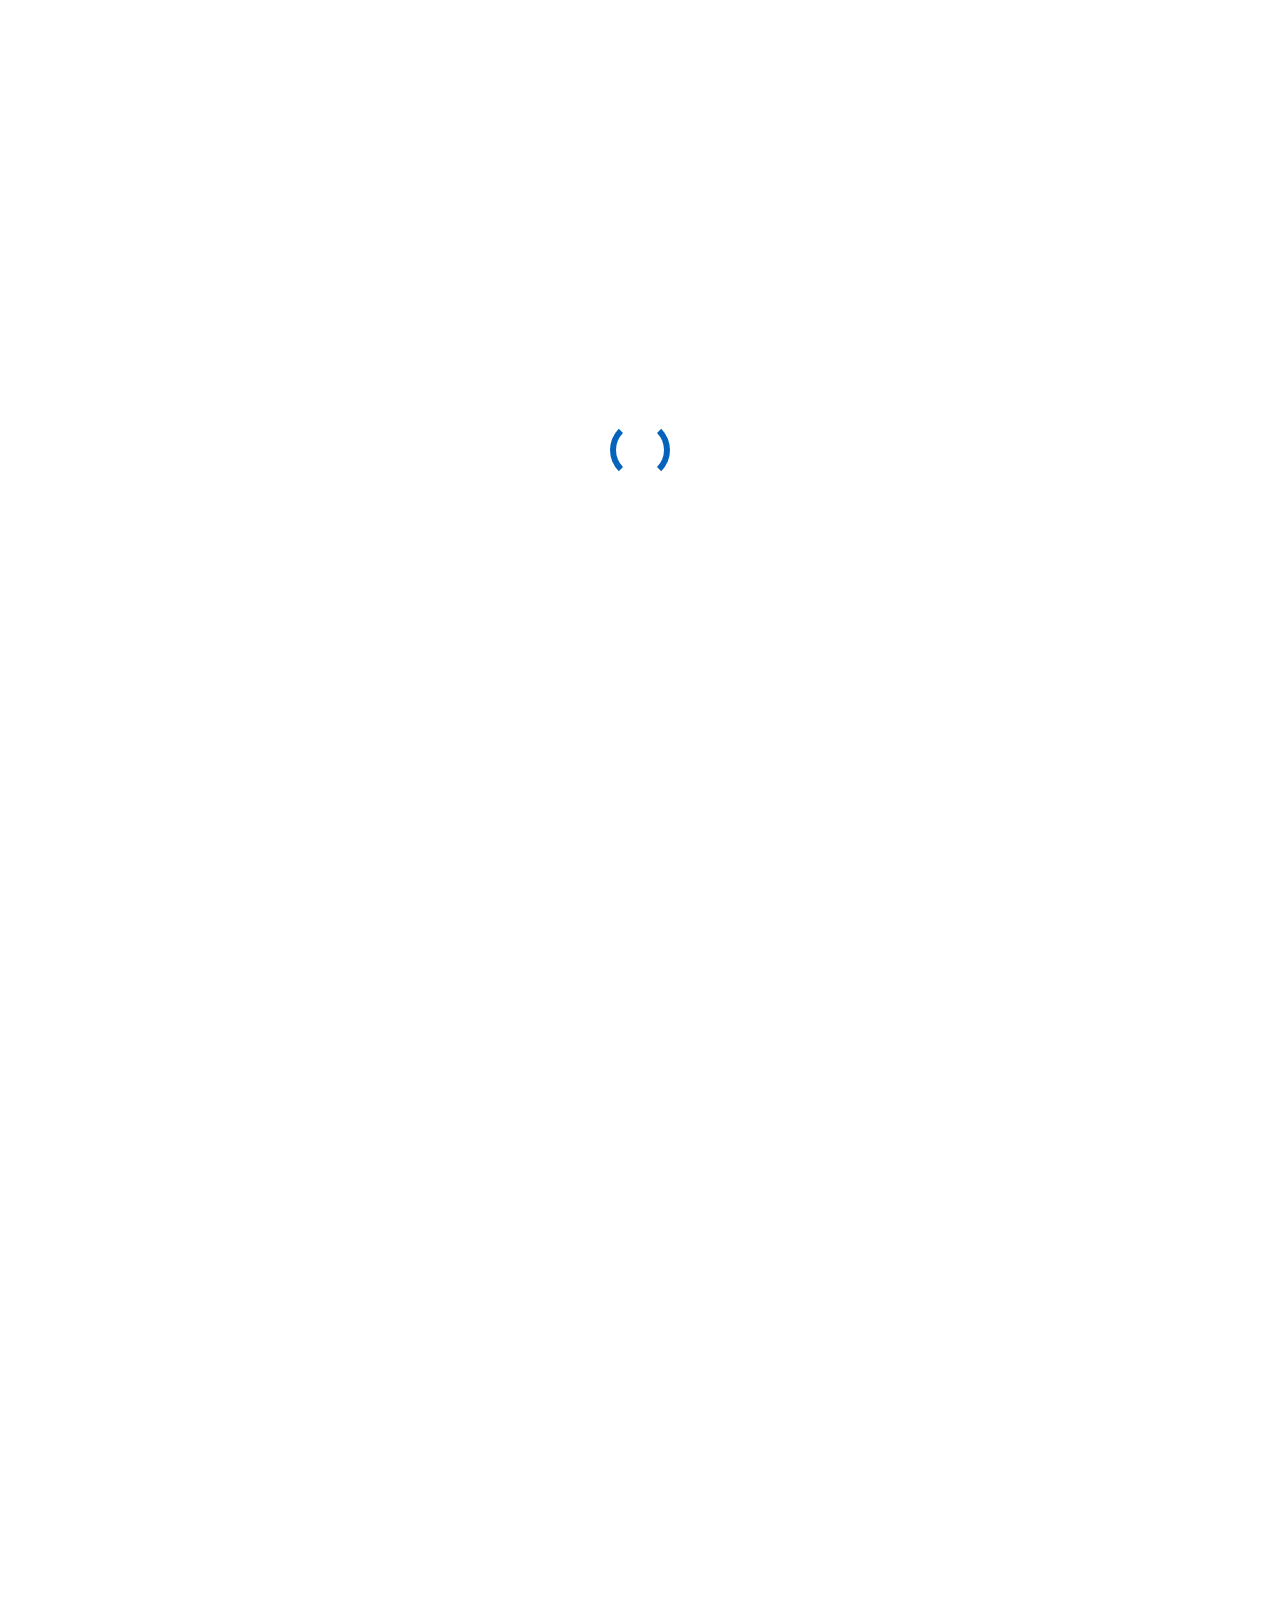
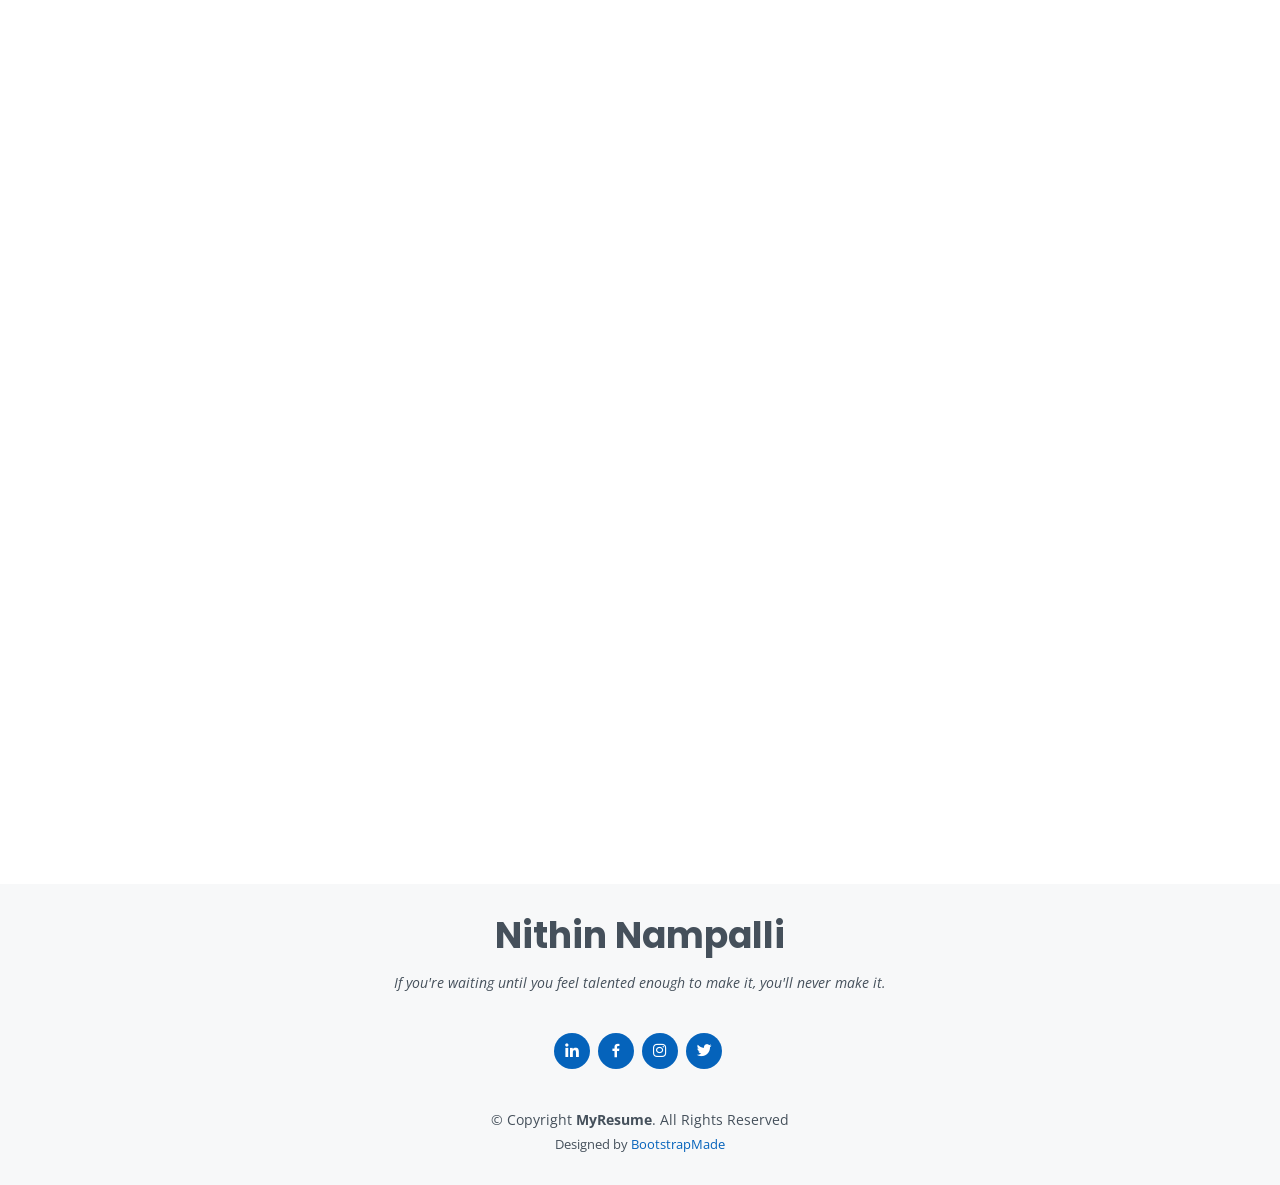
==== index.html @ ac508740 "Updated index.html to display new resume" ====
<!DOCTYPE html>
<html lang="en">

<head>
  <meta charset="utf-8">
  <meta content="width=device-width, initial-scale=1.0" name="viewport">

  <title>nithin-nampalli Portfolio</title>
  <meta content="" name="description">
  <meta content="" name="keywords">

  <!-- Favicons -->
  <link href="assets/img/portfolio.png" rel="icon">
  <link href="assets/img/apple-touch-icon.png" rel="apple-touch-icon">

  <!-- Google Fonts -->
  <link href="https://fonts.googleapis.com/css?family=Open+Sans:300,300i,400,400i,600,600i,700,700i|Raleway:300,300i,400,400i,500,500i,600,600i,700,700i|Poppins:300,300i,400,400i,500,500i,600,600i,700,700i" rel="stylesheet">

  <!-- Vendor CSS Files -->
  <link href="assets/vendor/aos/aos.css" rel="stylesheet">
  <link href="assets/vendor/bootstrap/css/bootstrap.min.css" rel="stylesheet">
  <link href="assets/vendor/bootstrap-icons/bootstrap-icons.css" rel="stylesheet">
  <link href="assets/vendor/boxicons/css/boxicons.min.css" rel="stylesheet">
  <link href="assets/vendor/glightbox/css/glightbox.min.css" rel="stylesheet">
  <link href="assets/vendor/swiper/swiper-bundle.min.css" rel="stylesheet">

  <!-- Template Main CSS File -->
  <link href="assets/css/style.css" rel="stylesheet">

  <!-- =======================================================
  * Template Name: MyResume - v4.7.0
  * Template URL: https://bootstrapmade.com/free-html-bootstrap-template-my-resume/
  * Author: BootstrapMade.com
  * License: https://bootstrapmade.com/license/
  ======================================================== -->
</head>

<body>

  <!-- ======= Mobile nav toggle button ======= -->
  <!-- <button type="button" class="mobile-nav-toggle d-xl-none"><i class="bi bi-list mobile-nav-toggle"></i></button> -->
  <i class="bi bi-list mobile-nav-toggle d-xl-none"></i>
  <!-- ======= Header ======= -->
  <header id="header" class="d-flex flex-column justify-content-center">

    <nav id="navbar" class="navbar nav-menu">
      <ul>
        <li><a href="#hero" class="nav-link scrollto active"><i class="bx bx-home"></i> <span>Home</span></a></li>
        <li><a href="#about" class="nav-link scrollto"><i class="bx bx-user"></i> <span>About</span></a></li>
        <li><a href="#resume" class="nav-link scrollto"><i class="bx bx-file-blank"></i> <span>Resume</span></a></li>
        <li><a href="#portfolio" class="nav-link scrollto"><i class="bx bx-book-content"></i> <span>Portfolio</span></a></li>
        <li><a href="#contact" class="nav-link scrollto"><i class="bx bx-envelope"></i> <span>Contact</span></a></li>
      </ul>
    </nav><!-- .nav-menu -->

  </header><!-- End Header -->

  <!-- ======= Hero Section ======= -->
  <section id="hero" class="d-flex flex-column justify-content-center">
    <div class="container" data-aos="zoom-in" data-aos-delay="100">
      <h1>Nithin Nampalli</h1>
      <p>I'm <span class="typed" data-typed-items="a Sr. Software Development Engineer in Test 😀"></span></p>
      <p><em> London, United Kingdom</em></p>
      <div class="social-links">
        <a href="https://www.linkedin.com/in/nithin-nampalli/" class="linkedin"><i class="bx bxl-linkedin"></i></a>
        <a href="https://www.facebook.com/nithin13n/" class="facebook"><i class="bx bxl-facebook"></i></a>
        <a href="https://www.instagram.com/venkynithin/?hl=en" class="instagram"><i class="bx bxl-instagram"></i></a>
        <a href="#" class="twitter"><i class="bx bxl-twitter"></i></a>
        <a href="mailto:nithin.nampalli@gmail.com" class="email"><i class="bi bi-envelope"></i></a>
        <!-- <a href="#" class="google-plus"><i class="bx bxl-skype"></i></a> -->
      </div>
    </div>
  </section><!-- End Hero -->

  <main id="main">

    <!-- ======= About Section ======= -->
    <section id="about" class="about">
      <div class="container" data-aos="fade-up">

        <div class="section-title">
          <h2>About</h2>
          <p>I am a highly competent IT professional with expertise in designing and developing automation frameworks, developing and maintaining API/microservices applications, and managing CI/CD environments. I have strong technical skills as well as excellent interpersonal skills, enabling me to interact with a wide range of clients. I am eager to be challenged in order to grow and further improve my IT skills. My greatest passion is in life is using my technical know-how to benefit other people and organisations.</p>
        </div>

        <div class="row">
          <div class="col-lg-4">
            <img src="assets/img/profile-img.jpg" class="img-fluid" alt="">
          </div>
          <div class="col-lg-8 pt-4 pt-lg-0 content">
            <h3>Sr. Software Development Engineer in Test &amp; API Developer.</h3>
            <p class="fst-italic">
              A few details about me.
            </p>
            <div class="row">
              <div class="col-lg-6">
                <ul>
                  <li><i class="bi bi-chevron-right"></i> <strong>Birthday:</strong> <span>13th July 1992</span></li>
                  <li><i class="bi bi-chevron-right"></i> <strong>Full Name:</strong> <span>Venkat Sai Nithin Nampalli</span></li>
                  <li><i class="bi bi-chevron-right"></i> <strong>Phone:</strong> <span>+44-07466908790</span></li>
                  <li><i class="bi bi-chevron-right"></i> <strong>City:</strong> <span>London, UK</span></li>
                  <li><i class="bi bi-chevron-right"></i> <strong>Visa Status:</strong> <span><p>Skilled Worker Permit</p></span></li>
                </ul>
              </div>
              <div class="col-lg-6">
                <ul>
                  <li><i class="bi bi-chevron-right"></i> <strong>Current Employer:</strong> <span>Cognizant UK&I</span></li>
                  <li><i class="bi bi-chevron-right"></i> <strong>Degree:</strong> <span>Bachelors of Technology</span></li>
                  <li><i class="bi bi-chevron-right"></i> <strong>Email:</strong> <span><a href="#">nithin.nampalli@gmail.com</a></span></li>
                  <li><i class="bi bi-chevron-right"></i> <strong>Citizenship:</strong> <span>Indian</span></li>
                  <li><i class="bi bi-chevron-right"></i> <strong>Freelance:</strong> <span>Available</span></li>
                </ul>
              </div>
        </div>

      </div>
    </section><!-- End About Section -->

    <!-- ======= Facts Section ======= -->
    <section id="facts" class="facts">
      <div class="container" data-aos="fade-up">

        <div class="section-title">
          <h2>Facts</h2>
          <p></p>
        </div>

        <div class="row">
          
          
          <div class="col-lg-3 col-md-6 mt-5 mt-lg-0">
            <div class="count-box">
              <i class="bi bi-arrow-up-short"></i>
              <span data-purecounter-start="0" data-purecounter-end="8" data-purecounter-duration="1" class="purecounter"></span>
              <p>Years Of Experience</p>
            </div>
          </div>

          <div class="col-lg-3 col-md-6">
            <div class="count-box">
              <i class="bi bi-emoji-smile"></i>
              <span data-purecounter-start="0" data-purecounter-end="8" data-purecounter-duration="1" class="purecounter"></span>
              <p>Associated Clients</p>
            </div>
          </div>

          <div class="col-lg-3 col-md-6 mt-5 mt-md-0">
            <div class="count-box">
              <i class="bi bi-journal-richtext"></i>
              <span data-purecounter-start="0" data-purecounter-end="11" data-purecounter-duration="1" class="purecounter"></span>
              <p>Projects</p>
            </div>
          </div>

          <div class="col-lg-3 col-md-6 mt-5 mt-lg-0">
            <div class="count-box">
              <i class="bi bi-award"></i>
              <span data-purecounter-start="0" data-purecounter-end="6" data-purecounter-duration="1" class="purecounter">+</span>
              <p>Awards</p>
            </div>
          </div>

        </div>

      </div>
    </section><!-- End Facts Section -->

    <!-- ======= Skills Section ======= -->
    <section id="skills" class="skills section-bg">
      <div class="container" data-aos="fade-up">

        <div class="section-title">
          <h2>Skills</h2>
          <p>I am a tech savvy and thrive to learn new skills. I learn to grow and I grow to learn, after all Nobody born a developer. </p>
        </div>

        <div class="row skills-content">

          <div class="col-lg-3">

            <div class="progress">
              <span class="skill">Java <i class="val">80%</i></span>
              <div class="progress-bar-wrap">
                <div class="progress-bar" role="progressbar" aria-valuenow="80" aria-valuemin="0" aria-valuemax="100"></div>
              </div>
            </div>

            <div class="progress">
              <span class="skill">C# <i class="val">70%</i></span>
              <div class="progress-bar-wrap">
                <div class="progress-bar" role="progressbar" aria-valuenow="70" aria-valuemin="0" aria-valuemax="100"></div>
              </div>
            </div>

            <div class="progress">
              <span class="skill">JavaScript <i class="val">70%</i></span>
              <div class="progress-bar-wrap">
                <div class="progress-bar" role="progressbar" aria-valuenow="70" aria-valuemin="0" aria-valuemax="100"></div>
              </div>
            </div>

            <div class="progress">
              <span class="skill">REST API <i class="val">70%</i></span>
              <div class="progress-bar-wrap">
                <div class="progress-bar" role="progressbar" aria-valuenow="70" aria-valuemin="0" aria-valuemax="100"></div>
              </div>
            </div>

            <div class="progress">
              <span class="skill"> Spring/SpringBoot <i class="val">60%</i></span>
              <div class="progress-bar-wrap">
                <div class="progress-bar" role="progressbar" aria-valuenow="60" aria-valuemin="0" aria-valuemax="100"></div>
              </div>
            </div>

            <div class="progress">
              <span class="skill"> Micronaut <i class="val">60%</i></span>
              <div class="progress-bar-wrap">
                <div class="progress-bar" role="progressbar" aria-valuenow="60" aria-valuemin="0" aria-valuemax="100"></div>
              </div>
            </div>

          </div>

          <div class="col-lg-3">

            <div class="progress">
              <span class="skill"> Selenium <i class="val">90%</i></span>
              <div class="progress-bar-wrap">
                <div class="progress-bar" role="progressbar" aria-valuenow="90" aria-valuemin="0" aria-valuemax="100"></div>
              </div>
            </div>

            <div class="progress">
              <span class="skill"> Cypress <i class="val">90%</i></span>
              <div class="progress-bar-wrap">
                <div class="progress-bar" role="progressbar" aria-valuenow="90" aria-valuemin="0" aria-valuemax="100"></div>
              </div>
            </div>

            <div class="progress">
              <span class="skill"> WebDriverIo <i class="val">75%</i></span>
              <div class="progress-bar-wrap">
                <div class="progress-bar" role="progressbar" aria-valuenow="75" aria-valuemin="0" aria-valuemax="100"></div>
              </div>
            </div>
            <div class="progress">
              <span class="skill"> BDD(Cucumber/SpecFlow) <i class="val">80%</i></span>
              <div class="progress-bar-wrap">
                <div class="progress-bar" role="progressbar" aria-valuenow="80" aria-valuemin="0" aria-valuemax="100"></div>
              </div>
            </div>

            <div class="progress">
              <span class="skill">SoapUI/Postman <i class="val">90%</i></span>
              <div class="progress-bar-wrap">
                <div class="progress-bar" role="progressbar" aria-valuenow="90" aria-valuemin="0" aria-valuemax="100"></div>
              </div>
            </div>

            <div class="progress">
              <span class="skill">TestNG <i class="val">75%</i></span>
              <div class="progress-bar-wrap">
                <div class="progress-bar" role="progressbar" aria-valuenow="75" aria-valuemin="0" aria-valuemax="100"></div>
              </div>
            </div>


          </div>

          <div class="col-lg-3">
            <div class="progress">
              <span class="skill"> Jenkins <i class="val">75%</i></span>
              <div class="progress-bar-wrap">
                <div class="progress-bar" role="progressbar" aria-valuenow="75" aria-valuemin="0" aria-valuemax="100"></div>
              </div>
            </div>

            <div class="progress">
              <span class="skill"> Azure DevOps <i class="val">60%</i></span>
              <div class="progress-bar-wrap">
                <div class="progress-bar" role="progressbar" aria-valuenow="60" aria-valuemin="0" aria-valuemax="100"></div>
              </div>
            </div>

            <div class="progress">
              <span class="skill"> BrowserStack/SauceLabs/Grid <i class="val">90%</i></span>
              <div class="progress-bar-wrap">
                <div class="progress-bar" role="progressbar" aria-valuenow="90" aria-valuemin="0" aria-valuemax="100"></div>
              </div>
            </div>
            
            <div class="progress">
              <span class="skill">JUnit <i class="val">75%</i></span>
              <div class="progress-bar-wrap">
                <div class="progress-bar" role="progressbar" aria-valuenow="75" aria-valuemin="0" aria-valuemax="100"></div>
              </div>
            </div>

            <div class="progress">
              <span class="skill"> MSTest/NUnit <i class="val">70%</i></span>
              <div class="progress-bar-wrap">
                <div class="progress-bar" role="progressbar" aria-valuenow="70" aria-valuemin="0" aria-valuemax="100"></div>
              </div>
            </div>

            <div class="progress">
              <span class="skill"> Database(SQL/MongoDB/PostgreSQL) <i class="val">70%</i></span>
              <div class="progress-bar-wrap">
                <div class="progress-bar" role="progressbar" aria-valuenow="70" aria-valuemin="0" aria-valuemax="100"></div>
              </div>
            </div>

          </div>

          <div class="col-lg-3">
            <div class="progress">
              <span class="skill"> GIT <i class="val">80%</i></span>
              <div class="progress-bar-wrap">
                <div class="progress-bar" role="progressbar" aria-valuenow="80" aria-valuemin="0" aria-valuemax="100"></div>
              </div>
            </div>

            <div class="progress">
              <span class="skill"> Maven/Gradle <i class="val">70%</i></span>
              <div class="progress-bar-wrap">
                <div class="progress-bar" role="progressbar" aria-valuenow="70" aria-valuemin="0" aria-valuemax="100"></div>
              </div>
            </div>

            <div class="progress">
              <span class="skill"> Docker/Docker Swarm <i class="val">70%</i></span>
              <div class="progress-bar-wrap">
                <div class="progress-bar" role="progressbar" aria-valuenow="70" aria-valuemin="0" aria-valuemax="100"></div>
              </div>
            </div>
            
            <div class="progress">
              <span class="skill">JSON/YAML<i class="val">80%</i></span>
              <div class="progress-bar-wrap">
                <div class="progress-bar" role="progressbar" aria-valuenow="80" aria-valuemin="0" aria-valuemax="100"></div>
              </div>
            </div>

            <div class="progress">
              <span class="skill"> Google Cloud <i class="val">60%</i></span>
              <div class="progress-bar-wrap">
                <div class="progress-bar" role="progressbar" aria-valuenow="60" aria-valuemin="0" aria-valuemax="100"></div>
              </div>
            </div>

            <div class="progress">
              <span class="skill"> Node.js <i class="val">60%</i></span>
              <div class="progress-bar-wrap">
                <div class="progress-bar" role="progressbar" aria-valuenow="60" aria-valuemin="0" aria-valuemax="100"></div>
              </div>
            </div>

          </div>
        </div>

      </div>
    </section><!-- End Skills Section -->

    <!-- ======= Resume Section ======= -->
    <section id="resume" class="resume">
      <div class="container" data-aos="fade-up">

        <div class="section-title">
          <h2>Resume</h2>
          <h3>Sr. Software Development Engineer in Test - SDET</h3>
        </div>

        <div class="row">
          <div class="col-lg-6">
            <h3 class="resume-title">Sumary</h3>
            <div class="resume-item pb-0">
              <h4>Nithin Nampalli</h4>
              <p><em>Over 8 Years of experience Working as a Senior Assosicate SDET in a Scrum team, defining the test strategy and leading the testing activities as well as developing API based applications to deploy in Cloud based production environments.</em></p>
              <ul>
                <li>Expertise in various automation tools like Selenium, Cypress, WebDriverIo, SoapUi, Postman, BDD, Karate, UFT/QTP, and WorkSoft Certify etc. </li>
                <li>Experience in developing and testing API based applications using Java/C#/Python/JavaScript and designed and developed multiple frameworks based on different applications.  </li>
                <li>Expertise in Agile methodology and Automation within Agile Sprints and contributed to Automation as a QE/SDET in a Scrum Team.  </li>
                <li>Configuring and maintaining DevOps practices and tools using Azure DevOps, Jenkins, and TeamCity and Docker Containers used as test execution environments.  </li>
                <li>Experience in BDD framework using Cucumber/SpecFlow and automated various applications.  </li>
                <li>Provisioning Cloud based environments, managing Pipelines in Jenkins and Azure DevOps Jobs and deploying applications successfully.  </li>
                <li>Worked on automating different applications like Web, Mobile, Windows and API based.  </li>
                <li>Liaising and working with diversified stakeholders in complex enterprise environments.  </li>
                <li>Experience in Containerized, Cloud based, headless and cross browser Developments and executions.  </li>
              </ul>
            </div>

            <h3 class="resume-title">Education</h3>
            <div class="resume-item">
              <h4>Executive MBA</h4>
              <h5>2019 - 2020</h5>
              <h5>VOU</h5>
              <p><em>Venkateshwara Open University, India</em></p>
              <p>Business Leadership</p>
            </div>
            <div class="resume-item">
              <h4>Bachelor of Technology</h4>
              <h5>2009 - 2013</h5>
              <h5>JNTU Hyderabad</h5>
              <p><em>Mahaveer Institute of Science &amp; Technology, Hyderabad, India</em></p>
              <p>Electronics and Communications Engineering</p>
            </div>
          </div>
          <div class="col-lg-6">
            <h3 class="resume-title">Professional Experience</h3>
            <div class="resume-item">
              <h4>Senior Associate</h4>
              <h5>Cognizant UKI</h5>
              <h5>November 2021 - Present</h5>
              <h5>London, United Kingdom </h5>
              <ul>
                <li>Working as a Senior Associate, designing and deriving test strategy of ASOS Payment systems</li>
                <li>Designing and implementing a framework from scratch and automated tests</li>
              </ul>
            </div>
            <div class="resume-item">
              <h4>Software Development Engineer in Test</h4>
              <h5>DocuSign(Seal Software)</h5>
              <h5>August - November, 2021</h5>
              <h5>Gothenburg, Sweden</h5>
              <ul>
                <li>Working as an SDET as part of SAAS Analytics team and a member of a Scrum team</li>
                <li>Designed and implemented a framework from scratch and automated tests in a microservices(Micronaut) oriented application</li>
                <li>Creating and maintaining CT Pipelines in Jenkins and deploying the test beds in a Docker environments using Docker Swarm or Kuberenets on GCP</li>
              </ul>
            </div>
            <div class="resume-item">
              <h4>SDET & TA </h4>
              <h5>Infosys Limited, Gothenburg Sweden</h5>
              <h5>May 2019 - August 2021</h5>
              <h5>Infosys Limited, Hyderabad India</h5>
              <h5>April 2018 - May 2019</h5>
              <p><em>Gothenburg, Sweden</em></p>
              <ul>
                <li>Working as an SDET as part of Scrum, Devloping and testing the User stories to deliver within the Sprint.</li>
                <li>Designed and implemented a framework from scratch and automated tests using various technologies</li>
                <li>Automating API based tests using SOAP UI and Executing and maintaining Regression suits with number of test cases and enhancing the execution performance.</li>
                <li>Creating and maintaining CT Pipelines for test automation and integrating them on Azure DevOps. </li>
                <li>Deploying automation scripts in various environments like Selenium Gird, Browser Stack, and Docker Containers. </li>
              </ul>
            </div>
            <div class="resume-item">
              <h4>Application Development Senior Analyst</h4>
              <h5>Accenture</h5>
              <h5>Jan 2014 - April 2018</h5>
              <h5>Bangalore and Hyderabad, India</h5>
              <ul>
                <li>Leading a team of 6 members and managing the deliverables within the Sprint.</li>
                <li>A core member of NexGen testing frameworks and contributed effectively to testing techniques.</li>
                <li>Part of an automation/Innovation team and worked on various teams of the projects and Working as a dedicated QE for an agile team, automating the User stories in Selenium (Java/C#) within the sprint and executing them from Jenkins.</li>
                <li>Implementing BDD framework based on the application and automating User stories in BDD framework using Selenium, and Designing/Developing automation scripts based on feature file/Scenario(s) which are written in Gherkin and executing the tests using Jenkins.</li>
                <li>Automated complicated applications like Siebel, Salesforce, SAP and microservices etc. </li>
              </ul>
            </div>
          </div>
        </div>
        <div class="section-title">
          <p>Please <a href="assets\resume\Resume_SinglePage.pdf">Click</a> here to download the resume.</p>
        </div>
      </div>
    </section><!-- End Resume Section -->

    <!-- ======= Portfolio Section ======= -->
    <section id="portfolio" class="portfolio section-bg">
      <div class="container" data-aos="fade-up">

        <div class="section-title">
          <h2>Portfolio</h2>
          <p>Few Well-known Associated Clients </p>
        </div>

        <div class="row">
          <div class="col-lg-12 d-flex justify-content-center" data-aos="fade-up" data-aos-delay="100">
            <ul id="portfolio-flters">
              <li data-filter="*" class="filter-active">All</li>
              <!-- <li data-filter=".filter-app">App</li> -->
              <!-- <li data-filter=".filter-card">Card</li> -->
              <!-- <li data-filter=".filter-web">Web</li> -->
            </ul>
          </div>
        </div>

        <div class="row portfolio-container" data-aos="fade-up" data-aos-delay="200">

          <div class="col-lg-3 col-md-6 portfolio-item filter-app">
            <div class="portfolio-wrap">
              <img src="assets/img/portfolio/portfolio-1.jpg" class="img-fluid" alt="">
              <div class="portfolio-info">
                <h4><a href="https://www.o2.co.uk/">O2 Telefonica</a></h4>
                <!-- <div class="portfolio-links">
                  <a href="assets/img/portfolio/portfolio-1.jpg" data-gallery="portfolioGallery" class="portfolio-lightbox" title="O2 Telefonica"><i class="bx bx-plus"></i></a>
                  <a href="https://www.o2.co.uk/" class="portfolio-details-lightbox" data-glightbox="type: external" title="Portfolio Details"><i class="bx bx-link"></i></a>
                </div> -->
              </div>
            </div>
          </div>

          <div class="col-lg-3 col-md-6 portfolio-item filter-web">
            <div class="portfolio-wrap">
              <img src="assets/img/portfolio/portfolio-2.jpg" class="img-fluid" alt="">
              <div class="portfolio-info">
                <h4><a href="https://www.volvocars.com/se">VolvoCars</a></h4>
                <!-- <div class="portfolio-links">
                  <a href="assets/img/portfolio/portfolio-2.jpg" data-gallery="portfolioGallery" class="portfolio-lightbox" title="VolvoCars"><i class="bx bx-plus"></i></a>
                  <a href="https://www.volvocars.com/se" class="portfolio-details-lightbox" data-glightbox="type: external" title="Portfolio Details"><i class="bx bx-link"></i></a>
                </div> -->
              </div>
            </div>
          </div>

          <div class="col-lg-3 col-md-6 portfolio-item filter-app">
            <div class="portfolio-wrap">
              <img src="assets/img/portfolio/portfolio-3.png" class="img-fluid" alt="">
              <div class="portfolio-info">
                <h4><a href="https://www.cignaglobal.com/"> Cigna</a></h4>
              </div>
            </div>
          </div>

          <div class="col-lg-3 col-md-6 portfolio-item filter-card">
            <div class="portfolio-wrap">
              <img src="assets/img/portfolio/portfolio-4.png" class="img-fluid" alt="">
              <div class="portfolio-info">
                <h4><a href="https://www.bmg.com/uk/">BMG</a></h4>
              </div>
            </div>
          </div>

          <div class="col-lg-3 col-md-6 portfolio-item filter-web">
            <div class="portfolio-wrap">
              <img src="assets/img/portfolio/portfolio-5.jpg" class="img-fluid" alt="">
              <div class="portfolio-info">
                <h4><a href="https://www.arrow.com/">Arrow Electronics</a></h4>
              </div>
            </div>
          </div>

          <div class="col-lg-3 col-md-6 portfolio-item filter-app">
            <div class="portfolio-wrap">
              <img src="assets/img/portfolio/portfolio-6.jpg" class="img-fluid" alt="">
              <div class="portfolio-info">
                <h4><a href="https://www.microsoft.com/en-gb">Microsoft</a></h4>
              </div>
            </div>
          </div>

          <div class="col-lg-3 col-md-6 portfolio-item filter-card">
            <div class="portfolio-wrap">
              <img src="assets/img/portfolio/portfolio-7.png" class="img-fluid" alt="">
              <div class="portfolio-info">
                <h4><a href="https://account.docusign.com/">DocuSign</a></h4>
              </div>
            </div>
          </div>

          <div class="col-lg-3 col-md-6 portfolio-item filter-card">
            <div class="portfolio-wrap">
              <img src="assets/img/portfolio/portfolio-8.png" class="img-fluid" alt="">
              <div class="portfolio-info">
                <h4><a href="https://www.asos.com/">ASOS</a></h4>
              </div>
            </div>
          </div>

          

        </div>

      </div>
    </section><!-- End Portfolio Section -->

    <!-- ======= Contact Section ======= -->
    <section id="contact" class="contact">
      <div class="container" data-aos="fade-up">

        <div class="section-title">
          <h2>Contact</h2>
        </div>

        <div class="row mt-3">

          <div class="col-lg-4">
            <div class="info">
              <div class="email">
                <i class="bi bi-geo-alt"></i>
                <h4>Location:</h4>
                <!-- <p> Flat 52, Cosmos Apts</p>
                <p> 349 High Road</p>
                <p> Wembley</p> -->
                <p> London, UK</p>
               <!--<p> HA9 6ET</p>   -->              
              </div>
            </div>
          </div>

          <div class="col-lg-4">
            <div class="info">
              <div class="email">
                <i class="bi bi-envelope"></i>
                <h4>Email:</h4>
                <p>nithin.nampalli@gmail.com</p>
              </div>
            </div>
          </div>

          <div class="col-lg-4">
            <div class="info">
              <div class="phone">
                <i class="bi bi-phone"></i>
                <h4>Call:</h4>
                <p>+44 - 7466 908 790</p>
              </div>
            </div>
          </div>


        </div>

      </div>
    </section><!-- End Contact Section -->

  </main><!-- End #main -->

  <!-- ======= Footer ======= -->
  <footer id="footer">
    <div class="container">
      <h3>Nithin Nampalli</h3>
      <p>If you're waiting until you feel talented enough to make it, you'll never make it.</p>
      <div style="float: center" class="social-links">
        <a href="https://www.linkedin.com/in/nithin-nampalli/" class="linkedin"><i class="bx bxl-linkedin"></i></a>
        <a href="https://www.facebook.com/nithin13n/" class="facebook"><i class="bx bxl-facebook"></i></a>
        <a href="https://www.instagram.com/venkynithin/?hl=en" class="instagram"><i class="bx bxl-instagram"></i></a>
        <a href="#" class="twitter"><i class="bx bxl-twitter"></i></a>
      </div>
      <!-- <div style="float: right" >
        <img src="assets/img/qr.png" width="100" alt="">
      </div> -->
      <div class="copyright">
        &copy; Copyright <strong><span>MyResume</span></strong>. All Rights Reserved
      </div>
      <div class="credits">
        <!-- All the links in the footer should remain intact. -->
        <!-- You can delete the links only if you purchased the pro version. -->
        <!-- Licensing information: [license-url] -->
        <!-- Purchase the pro version with working PHP/AJAX contact form: https://bootstrapmade.com/free-html-bootstrap-template-my-resume/ -->
       Designed by <a href="https://bootstrapmade.com/" >BootstrapMade</a>
      </div>
    </div>
  </footer><!-- End Footer -->

  <div id="preloader"></div>
  <a href="#" class="back-to-top d-flex align-items-center justify-content-center"><i class="bi bi-arrow-up-short"></i></a>

  <!-- Vendor JS Files -->
  <script src="assets/vendor/purecounter/purecounter.js"></script>
  <script src="assets/vendor/aos/aos.js"></script>
  <script src="assets/vendor/bootstrap/js/bootstrap.bundle.min.js"></script>
  <script src="assets/vendor/glightbox/js/glightbox.min.js"></script>
  <script src="assets/vendor/isotope-layout/isotope.pkgd.min.js"></script>
  <script src="assets/vendor/swiper/swiper-bundle.min.js"></script>
  <script src="assets/vendor/typed.js/typed.min.js"></script>
  <script src="assets/vendor/waypoints/noframework.waypoints.js"></script>
  <script src="assets/vendor/php-email-form/validate.js"></script>

  <!-- Template Main JS File -->
  <script src="assets/js/main.js"></script>

</body>

</html>
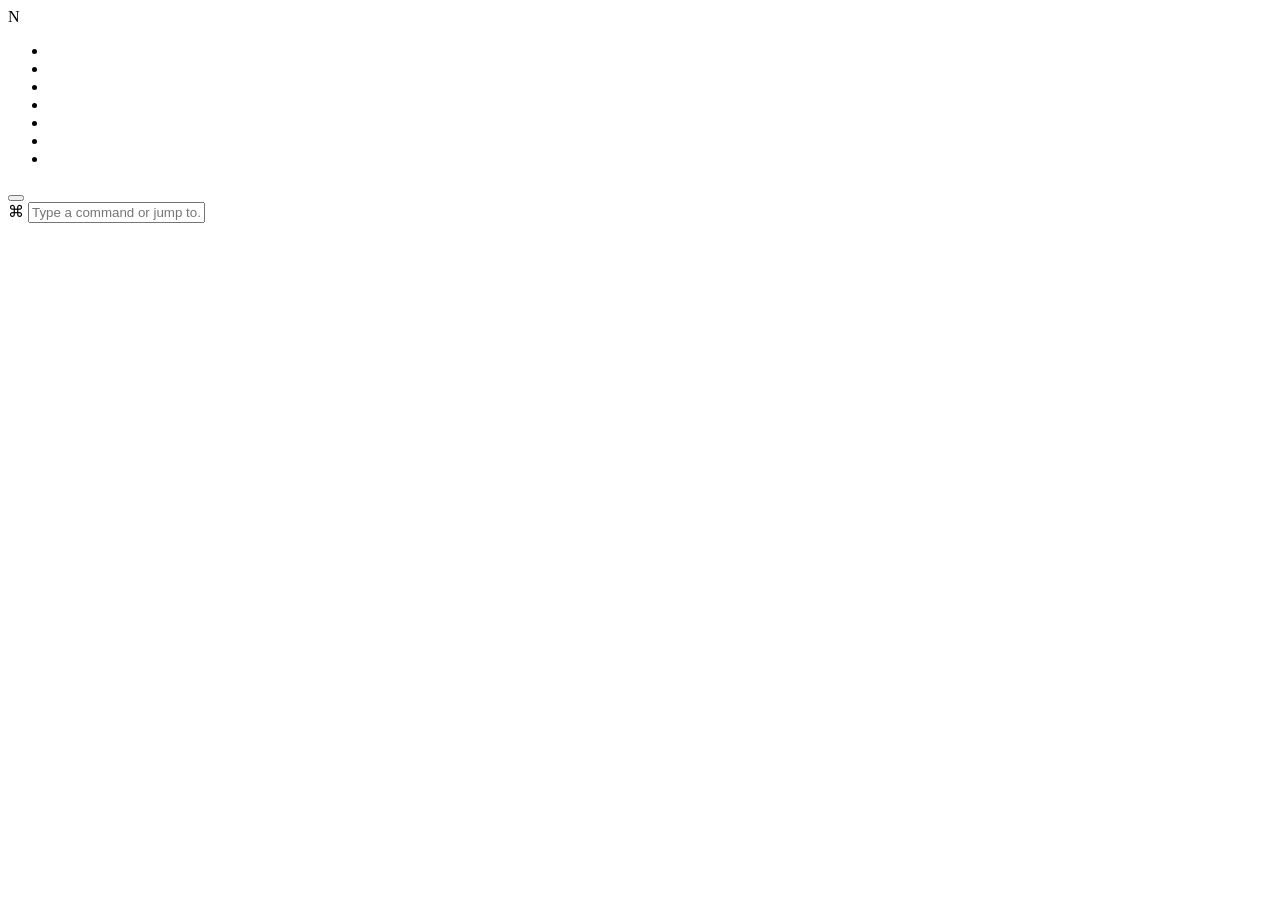
==== commit 01a7d460: "feat: scaffold new index.html with meta, fonts, nav structure" ====
--- a/index.html
+++ b/index.html
@@ -1,675 +1,76 @@
 <!DOCTYPE html>
 <html lang="en">
-
 <head>
   <meta charset="utf-8">
-  <meta content="width=device-width, initial-scale=1.0" name="viewport">
+  <meta name="viewport" content="width=device-width, initial-scale=1.0">
 
-  <title>nithin-nampalli Portfolio</title>
-  <meta content="" name="description">
-  <meta content="" name="keywords">
+  <!-- SEO -->
+  <title>Nithin Nampalli — Senior Software Engineer | Fintech | AWS | C#</title>
+  <meta name="description" content="Senior Software Engineer at Checkout.com. Specialising in Fintech platform engineering, AWS cloud-native systems, C#, React.js and AI integrations. Based in London, UK.">
+  <meta name="keywords" content="Senior Software Engineer, Fintech, AWS Lambda, ECS, DynamoDB, C#, React, API Gateway, DataDog, Policy Engine, Checkout.com, London">
 
-  <!-- Favicons -->
-  <link href="assets/img/portfolio.png" rel="icon">
-  <link href="assets/img/apple-touch-icon.png" rel="apple-touch-icon">
+  <!-- Open Graph -->
+  <meta property="og:type" content="website">
+  <meta property="og:title" content="Nithin Nampalli — Senior Software Engineer">
+  <meta property="og:description" content="Fintech platform engineer at Checkout.com. Policy engines, AI integrations, AWS Lambda, ECS, DynamoDB.">
+  <meta property="og:url" content="https://nithinnampalli.github.io">
 
-  <!-- Google Fonts -->
-  <link href="https://fonts.googleapis.com/css?family=Open+Sans:300,300i,400,400i,600,600i,700,700i|Raleway:300,300i,400,400i,500,500i,600,600i,700,700i|Poppins:300,300i,400,400i,500,500i,600,600i,700,700i" rel="stylesheet">
+  <!-- Fonts -->
+  <link rel="preconnect" href="https://fonts.googleapis.com">
+  <link rel="preconnect" href="https://fonts.gstatic.com" crossorigin>
+  <link href="https://fonts.googleapis.com/css2?family=Inter:wght@300;400;500;600;700&family=JetBrains+Mono:wght@400;500&display=swap" rel="stylesheet">
 
-  <!-- Vendor CSS Files -->
-  <link href="assets/vendor/aos/aos.css" rel="stylesheet">
-  <link href="assets/vendor/bootstrap/css/bootstrap.min.css" rel="stylesheet">
-  <link href="assets/vendor/bootstrap-icons/bootstrap-icons.css" rel="stylesheet">
-  <link href="assets/vendor/boxicons/css/boxicons.min.css" rel="stylesheet">
-  <link href="assets/vendor/glightbox/css/glightbox.min.css" rel="stylesheet">
-  <link href="assets/vendor/swiper/swiper-bundle.min.css" rel="stylesheet">
+  <!-- Favicon -->
+  <link rel="icon" href="assets/img/favicon.png">
 
-  <!-- Template Main CSS File -->
-  <link href="assets/css/style.css" rel="stylesheet">
-
-  <!-- =======================================================
-  * Template Name: MyResume - v4.7.0
-  * Template URL: https://bootstrapmade.com/free-html-bootstrap-template-my-resume/
-  * Author: BootstrapMade.com
-  * License: https://bootstrapmade.com/license/
-  ======================================================== -->
+  <link rel="stylesheet" href="assets/css/style.css">
 </head>
-
 <body>
 
-  <!-- ======= Mobile nav toggle button ======= -->
-  <!-- <button type="button" class="mobile-nav-toggle d-xl-none"><i class="bi bi-list mobile-nav-toggle"></i></button> -->
-  <i class="bi bi-list mobile-nav-toggle d-xl-none"></i>
-  <!-- ======= Header ======= -->
-  <header id="header" class="d-flex flex-column justify-content-center">
+  <!-- Custom cursor -->
+  <div class="cursor" id="cursor"></div>
+  <div class="cursor-follower" id="cursorFollower"></div>
 
-    <nav id="navbar" class="navbar nav-menu">
-      <ul>
-        <li><a href="#hero" class="nav-link scrollto active"><i class="bx bx-home"></i> <span>Home</span></a></li>
-        <li><a href="#about" class="nav-link scrollto"><i class="bx bx-user"></i> <span>About</span></a></li>
-        <li><a href="#resume" class="nav-link scrollto"><i class="bx bx-file-blank"></i> <span>Resume</span></a></li>
-        <li><a href="#portfolio" class="nav-link scrollto"><i class="bx bx-book-content"></i> <span>Portfolio</span></a></li>
-        <li><a href="#contact" class="nav-link scrollto"><i class="bx bx-envelope"></i> <span>Contact</span></a></li>
-      </ul>
-    </nav><!-- .nav-menu -->
+  <!-- Left nav -->
+  <nav id="navbar">
+    <div class="nav-logo">N</div>
+    <ul class="nav-links">
+      <li><a href="#hero"       class="nav-link active" data-label="Home">       <span class="nav-dot"></span></a></li>
+      <li><a href="#impact"     class="nav-link"        data-label="Impact">     <span class="nav-dot"></span></a></li>
+      <li><a href="#about"      class="nav-link"        data-label="About">      <span class="nav-dot"></span></a></li>
+      <li><a href="#experience" class="nav-link"        data-label="Experience"> <span class="nav-dot"></span></a></li>
+      <li><a href="#skills"     class="nav-link"        data-label="Skills">     <span class="nav-dot"></span></a></li>
+      <li><a href="#projects"   class="nav-link"        data-label="Projects">   <span class="nav-dot"></span></a></li>
+      <li><a href="#contact"    class="nav-link"        data-label="Contact">    <span class="nav-dot"></span></a></li>
+    </ul>
+  </nav>
 
-  </header><!-- End Header -->
+  <!-- Mobile nav toggle -->
+  <button class="nav-toggle" id="navToggle" aria-label="Toggle navigation">
+    <span></span><span></span><span></span>
+  </button>
 
-  <!-- ======= Hero Section ======= -->
-  <section id="hero" class="d-flex flex-column justify-content-center">
-    <div class="container" data-aos="zoom-in" data-aos-delay="100">
-      <h1>Nithin Nampalli</h1>
-      <p>I'm <span class="typed" data-typed-items="a Sr. Software Development Engineer in Test 😀"></span></p>
-      <p><em> London, United Kingdom</em></p>
-      <div class="social-links">
-        <a href="https://www.linkedin.com/in/nithin-nampalli/" class="linkedin"><i class="bx bxl-linkedin"></i></a>
-        <a href="https://www.facebook.com/nithin13n/" class="facebook"><i class="bx bxl-facebook"></i></a>
-        <a href="https://www.instagram.com/venkynithin/?hl=en" class="instagram"><i class="bx bxl-instagram"></i></a>
-        <a href="#" class="twitter"><i class="bx bxl-twitter"></i></a>
-        <a href="mailto:nithin.nampalli@gmail.com" class="email"><i class="bi bi-envelope"></i></a>
-        <!-- <a href="#" class="google-plus"><i class="bx bxl-skype"></i></a> -->
+  <main>
+    <section id="hero"></section>
+    <section id="impact"></section>
+    <section id="about"></section>
+    <section id="experience"></section>
+    <section id="skills"></section>
+    <section id="projects"></section>
+    <section id="contact"></section>
+  </main>
+
+  <!-- Command palette -->
+  <div class="palette-overlay" id="paletteOverlay">
+    <div class="palette" id="palette">
+      <div class="palette-input-wrap">
+        <span class="palette-icon">⌘</span>
+        <input type="text" class="palette-input" id="paletteInput" placeholder="Type a command or jump to...">
       </div>
+      <ul class="palette-results" id="paletteResults"></ul>
     </div>
-  </section><!-- End Hero -->
+  </div>
 
-  <main id="main">
-
-    <!-- ======= About Section ======= -->
-    <section id="about" class="about">
-      <div class="container" data-aos="fade-up">
-
-        <div class="section-title">
-          <h2>About</h2>
-          <p>I am a highly competent IT professional with expertise in designing and developing automation frameworks, developing and maintaining API/microservices applications, and managing CI/CD environments. I have strong technical skills as well as excellent interpersonal skills, enabling me to interact with a wide range of clients. I am eager to be challenged in order to grow and further improve my IT skills. My greatest passion is in life is using my technical know-how to benefit other people and organisations.</p>
-        </div>
-
-        <div class="row">
-          <div class="col-lg-4">
-            <img src="assets/img/profile-img.jpg" class="img-fluid" alt="">
-          </div>
-          <div class="col-lg-8 pt-4 pt-lg-0 content">
-            <h3>Sr. Software Development Engineer in Test &amp; API Developer.</h3>
-            <p class="fst-italic">
-              A few details about me.
-            </p>
-            <div class="row">
-              <div class="col-lg-6">
-                <ul>
-                  <li><i class="bi bi-chevron-right"></i> <strong>Birthday:</strong> <span>13th July 1992</span></li>
-                  <li><i class="bi bi-chevron-right"></i> <strong>Full Name:</strong> <span>Venkat Sai Nithin Nampalli</span></li>
-                  <li><i class="bi bi-chevron-right"></i> <strong>Phone:</strong> <span>+44-07466908790</span></li>
-                  <li><i class="bi bi-chevron-right"></i> <strong>City:</strong> <span>London, UK</span></li>
-                  <li><i class="bi bi-chevron-right"></i> <strong>Visa Status:</strong> <span><p>Skilled Worker Permit</p></span></li>
-                </ul>
-              </div>
-              <div class="col-lg-6">
-                <ul>
-                  <li><i class="bi bi-chevron-right"></i> <strong>Current Employer:</strong> <span>Cognizant UK&I</span></li>
-                  <li><i class="bi bi-chevron-right"></i> <strong>Degree:</strong> <span>Bachelors of Technology</span></li>
-                  <li><i class="bi bi-chevron-right"></i> <strong>Email:</strong> <span><a href="#">nithin.nampalli@gmail.com</a></span></li>
-                  <li><i class="bi bi-chevron-right"></i> <strong>Citizenship:</strong> <span>Indian</span></li>
-                  <li><i class="bi bi-chevron-right"></i> <strong>Freelance:</strong> <span>Available</span></li>
-                </ul>
-              </div>
-        </div>
-
-      </div>
-    </section><!-- End About Section -->
-
-    <!-- ======= Facts Section ======= -->
-    <section id="facts" class="facts">
-      <div class="container" data-aos="fade-up">
-
-        <div class="section-title">
-          <h2>Facts</h2>
-          <p></p>
-        </div>
-
-        <div class="row">
-          
-          
-          <div class="col-lg-3 col-md-6 mt-5 mt-lg-0">
-            <div class="count-box">
-              <i class="bi bi-arrow-up-short"></i>
-              <span data-purecounter-start="0" data-purecounter-end="8" data-purecounter-duration="1" class="purecounter"></span>
-              <p>Years Of Experience</p>
-            </div>
-          </div>
-
-          <div class="col-lg-3 col-md-6">
-            <div class="count-box">
-              <i class="bi bi-emoji-smile"></i>
-              <span data-purecounter-start="0" data-purecounter-end="8" data-purecounter-duration="1" class="purecounter"></span>
-              <p>Associated Clients</p>
-            </div>
-          </div>
-
-          <div class="col-lg-3 col-md-6 mt-5 mt-md-0">
-            <div class="count-box">
-              <i class="bi bi-journal-richtext"></i>
-              <span data-purecounter-start="0" data-purecounter-end="11" data-purecounter-duration="1" class="purecounter"></span>
-              <p>Projects</p>
-            </div>
-          </div>
-
-          <div class="col-lg-3 col-md-6 mt-5 mt-lg-0">
-            <div class="count-box">
-              <i class="bi bi-award"></i>
-              <span data-purecounter-start="0" data-purecounter-end="6" data-purecounter-duration="1" class="purecounter">+</span>
-              <p>Awards</p>
-            </div>
-          </div>
-
-        </div>
-
-      </div>
-    </section><!-- End Facts Section -->
-
-    <!-- ======= Skills Section ======= -->
-    <section id="skills" class="skills section-bg">
-      <div class="container" data-aos="fade-up">
-
-        <div class="section-title">
-          <h2>Skills</h2>
-          <p>I am a tech savvy and thrive to learn new skills. I learn to grow and I grow to learn, after all Nobody born a developer. </p>
-        </div>
-
-        <div class="row skills-content">
-
-          <div class="col-lg-3">
-
-            <div class="progress">
-              <span class="skill">Java <i class="val">80%</i></span>
-              <div class="progress-bar-wrap">
-                <div class="progress-bar" role="progressbar" aria-valuenow="80" aria-valuemin="0" aria-valuemax="100"></div>
-              </div>
-            </div>
-
-            <div class="progress">
-              <span class="skill">C# <i class="val">70%</i></span>
-              <div class="progress-bar-wrap">
-                <div class="progress-bar" role="progressbar" aria-valuenow="70" aria-valuemin="0" aria-valuemax="100"></div>
-              </div>
-            </div>
-
-            <div class="progress">
-              <span class="skill">JavaScript <i class="val">70%</i></span>
-              <div class="progress-bar-wrap">
-                <div class="progress-bar" role="progressbar" aria-valuenow="70" aria-valuemin="0" aria-valuemax="100"></div>
-              </div>
-            </div>
-
-            <div class="progress">
-              <span class="skill">REST API <i class="val">70%</i></span>
-              <div class="progress-bar-wrap">
-                <div class="progress-bar" role="progressbar" aria-valuenow="70" aria-valuemin="0" aria-valuemax="100"></div>
-              </div>
-            </div>
-
-            <div class="progress">
-              <span class="skill"> Spring/SpringBoot <i class="val">60%</i></span>
-              <div class="progress-bar-wrap">
-                <div class="progress-bar" role="progressbar" aria-valuenow="60" aria-valuemin="0" aria-valuemax="100"></div>
-              </div>
-            </div>
-
-            <div class="progress">
-              <span class="skill"> Micronaut <i class="val">60%</i></span>
-              <div class="progress-bar-wrap">
-                <div class="progress-bar" role="progressbar" aria-valuenow="60" aria-valuemin="0" aria-valuemax="100"></div>
-              </div>
-            </div>
-
-          </div>
-
-          <div class="col-lg-3">
-
-            <div class="progress">
-              <span class="skill"> Selenium <i class="val">90%</i></span>
-              <div class="progress-bar-wrap">
-                <div class="progress-bar" role="progressbar" aria-valuenow="90" aria-valuemin="0" aria-valuemax="100"></div>
-              </div>
-            </div>
-
-            <div class="progress">
-              <span class="skill"> Cypress <i class="val">90%</i></span>
-              <div class="progress-bar-wrap">
-                <div class="progress-bar" role="progressbar" aria-valuenow="90" aria-valuemin="0" aria-valuemax="100"></div>
-              </div>
-            </div>
-
-            <div class="progress">
-              <span class="skill"> WebDriverIo <i class="val">75%</i></span>
-              <div class="progress-bar-wrap">
-                <div class="progress-bar" role="progressbar" aria-valuenow="75" aria-valuemin="0" aria-valuemax="100"></div>
-              </div>
-            </div>
-            <div class="progress">
-              <span class="skill"> BDD(Cucumber/SpecFlow) <i class="val">80%</i></span>
-              <div class="progress-bar-wrap">
-                <div class="progress-bar" role="progressbar" aria-valuenow="80" aria-valuemin="0" aria-valuemax="100"></div>
-              </div>
-            </div>
-
-            <div class="progress">
-              <span class="skill">SoapUI/Postman <i class="val">90%</i></span>
-              <div class="progress-bar-wrap">
-                <div class="progress-bar" role="progressbar" aria-valuenow="90" aria-valuemin="0" aria-valuemax="100"></div>
-              </div>
-            </div>
-
-            <div class="progress">
-              <span class="skill">TestNG <i class="val">75%</i></span>
-              <div class="progress-bar-wrap">
-                <div class="progress-bar" role="progressbar" aria-valuenow="75" aria-valuemin="0" aria-valuemax="100"></div>
-              </div>
-            </div>
-
-
-          </div>
-
-          <div class="col-lg-3">
-            <div class="progress">
-              <span class="skill"> Jenkins <i class="val">75%</i></span>
-              <div class="progress-bar-wrap">
-                <div class="progress-bar" role="progressbar" aria-valuenow="75" aria-valuemin="0" aria-valuemax="100"></div>
-              </div>
-            </div>
-
-            <div class="progress">
-              <span class="skill"> Azure DevOps <i class="val">60%</i></span>
-              <div class="progress-bar-wrap">
-                <div class="progress-bar" role="progressbar" aria-valuenow="60" aria-valuemin="0" aria-valuemax="100"></div>
-              </div>
-            </div>
-
-            <div class="progress">
-              <span class="skill"> BrowserStack/SauceLabs/Grid <i class="val">90%</i></span>
-              <div class="progress-bar-wrap">
-                <div class="progress-bar" role="progressbar" aria-valuenow="90" aria-valuemin="0" aria-valuemax="100"></div>
-              </div>
-            </div>
-            
-            <div class="progress">
-              <span class="skill">JUnit <i class="val">75%</i></span>
-              <div class="progress-bar-wrap">
-                <div class="progress-bar" role="progressbar" aria-valuenow="75" aria-valuemin="0" aria-valuemax="100"></div>
-              </div>
-            </div>
-
-            <div class="progress">
-              <span class="skill"> MSTest/NUnit <i class="val">70%</i></span>
-              <div class="progress-bar-wrap">
-                <div class="progress-bar" role="progressbar" aria-valuenow="70" aria-valuemin="0" aria-valuemax="100"></div>
-              </div>
-            </div>
-
-            <div class="progress">
-              <span class="skill"> Database(SQL/MongoDB/PostgreSQL) <i class="val">70%</i></span>
-              <div class="progress-bar-wrap">
-                <div class="progress-bar" role="progressbar" aria-valuenow="70" aria-valuemin="0" aria-valuemax="100"></div>
-              </div>
-            </div>
-
-          </div>
-
-          <div class="col-lg-3">
-            <div class="progress">
-              <span class="skill"> GIT <i class="val">80%</i></span>
-              <div class="progress-bar-wrap">
-                <div class="progress-bar" role="progressbar" aria-valuenow="80" aria-valuemin="0" aria-valuemax="100"></div>
-              </div>
-            </div>
-
-            <div class="progress">
-              <span class="skill"> Maven/Gradle <i class="val">70%</i></span>
-              <div class="progress-bar-wrap">
-                <div class="progress-bar" role="progressbar" aria-valuenow="70" aria-valuemin="0" aria-valuemax="100"></div>
-              </div>
-            </div>
-
-            <div class="progress">
-              <span class="skill"> Docker/Docker Swarm <i class="val">70%</i></span>
-              <div class="progress-bar-wrap">
-                <div class="progress-bar" role="progressbar" aria-valuenow="70" aria-valuemin="0" aria-valuemax="100"></div>
-              </div>
-            </div>
-            
-            <div class="progress">
-              <span class="skill">JSON/YAML<i class="val">80%</i></span>
-              <div class="progress-bar-wrap">
-                <div class="progress-bar" role="progressbar" aria-valuenow="80" aria-valuemin="0" aria-valuemax="100"></div>
-              </div>
-            </div>
-
-            <div class="progress">
-              <span class="skill"> Google Cloud <i class="val">60%</i></span>
-              <div class="progress-bar-wrap">
-                <div class="progress-bar" role="progressbar" aria-valuenow="60" aria-valuemin="0" aria-valuemax="100"></div>
-              </div>
-            </div>
-
-            <div class="progress">
-              <span class="skill"> Node.js <i class="val">60%</i></span>
-              <div class="progress-bar-wrap">
-                <div class="progress-bar" role="progressbar" aria-valuenow="60" aria-valuemin="0" aria-valuemax="100"></div>
-              </div>
-            </div>
-
-          </div>
-        </div>
-
-      </div>
-    </section><!-- End Skills Section -->
-
-    <!-- ======= Resume Section ======= -->
-    <section id="resume" class="resume">
-      <div class="container" data-aos="fade-up">
-
-        <div class="section-title">
-          <h2>Resume</h2>
-          <h3>Sr. Software Development Engineer in Test - SDET</h3>
-        </div>
-
-        <div class="row">
-          <div class="col-lg-6">
-            <h3 class="resume-title">Sumary</h3>
-            <div class="resume-item pb-0">
-              <h4>Nithin Nampalli</h4>
-              <p><em>Over 8 Years of experience Working as a Senior Assosicate SDET in a Scrum team, defining the test strategy and leading the testing activities as well as developing API based applications to deploy in Cloud based production environments.</em></p>
-              <ul>
-                <li>Expertise in various automation tools like Selenium, Cypress, WebDriverIo, SoapUi, Postman, BDD, Karate, UFT/QTP, and WorkSoft Certify etc. </li>
-                <li>Experience in developing and testing API based applications using Java/C#/Python/JavaScript and designed and developed multiple frameworks based on different applications.  </li>
-                <li>Expertise in Agile methodology and Automation within Agile Sprints and contributed to Automation as a QE/SDET in a Scrum Team.  </li>
-                <li>Configuring and maintaining DevOps practices and tools using Azure DevOps, Jenkins, and TeamCity and Docker Containers used as test execution environments.  </li>
-                <li>Experience in BDD framework using Cucumber/SpecFlow and automated various applications.  </li>
-                <li>Provisioning Cloud based environments, managing Pipelines in Jenkins and Azure DevOps Jobs and deploying applications successfully.  </li>
-                <li>Worked on automating different applications like Web, Mobile, Windows and API based.  </li>
-                <li>Liaising and working with diversified stakeholders in complex enterprise environments.  </li>
-                <li>Experience in Containerized, Cloud based, headless and cross browser Developments and executions.  </li>
-              </ul>
-            </div>
-
-            <h3 class="resume-title">Education</h3>
-            <div class="resume-item">
-              <h4>Executive MBA</h4>
-              <h5>2019 - 2020</h5>
-              <h5>VOU</h5>
-              <p><em>Venkateshwara Open University, India</em></p>
-              <p>Business Leadership</p>
-            </div>
-            <div class="resume-item">
-              <h4>Bachelor of Technology</h4>
-              <h5>2009 - 2013</h5>
-              <h5>JNTU Hyderabad</h5>
-              <p><em>Mahaveer Institute of Science &amp; Technology, Hyderabad, India</em></p>
-              <p>Electronics and Communications Engineering</p>
-            </div>
-          </div>
-          <div class="col-lg-6">
-            <h3 class="resume-title">Professional Experience</h3>
-            <div class="resume-item">
-              <h4>Senior Associate</h4>
-              <h5>Cognizant UKI</h5>
-              <h5>November 2021 - Present</h5>
-              <h5>London, United Kingdom </h5>
-              <ul>
-                <li>Working as a Senior Associate, designing and deriving test strategy of ASOS Payment systems</li>
-                <li>Designing and implementing a framework from scratch and automated tests</li>
-              </ul>
-            </div>
-            <div class="resume-item">
-              <h4>Software Development Engineer in Test</h4>
-              <h5>DocuSign(Seal Software)</h5>
-              <h5>August - November, 2021</h5>
-              <h5>Gothenburg, Sweden</h5>
-              <ul>
-                <li>Working as an SDET as part of SAAS Analytics team and a member of a Scrum team</li>
-                <li>Designed and implemented a framework from scratch and automated tests in a microservices(Micronaut) oriented application</li>
-                <li>Creating and maintaining CT Pipelines in Jenkins and deploying the test beds in a Docker environments using Docker Swarm or Kuberenets on GCP</li>
-              </ul>
-            </div>
-            <div class="resume-item">
-              <h4>SDET & TA </h4>
-              <h5>Infosys Limited, Gothenburg Sweden</h5>
-              <h5>May 2019 - August 2021</h5>
-              <h5>Infosys Limited, Hyderabad India</h5>
-              <h5>April 2018 - May 2019</h5>
-              <p><em>Gothenburg, Sweden</em></p>
-              <ul>
-                <li>Working as an SDET as part of Scrum, Devloping and testing the User stories to deliver within the Sprint.</li>
-                <li>Designed and implemented a framework from scratch and automated tests using various technologies</li>
-                <li>Automating API based tests using SOAP UI and Executing and maintaining Regression suits with number of test cases and enhancing the execution performance.</li>
-                <li>Creating and maintaining CT Pipelines for test automation and integrating them on Azure DevOps. </li>
-                <li>Deploying automation scripts in various environments like Selenium Gird, Browser Stack, and Docker Containers. </li>
-              </ul>
-            </div>
-            <div class="resume-item">
-              <h4>Application Development Senior Analyst</h4>
-              <h5>Accenture</h5>
-              <h5>Jan 2014 - April 2018</h5>
-              <h5>Bangalore and Hyderabad, India</h5>
-              <ul>
-                <li>Leading a team of 6 members and managing the deliverables within the Sprint.</li>
-                <li>A core member of NexGen testing frameworks and contributed effectively to testing techniques.</li>
-                <li>Part of an automation/Innovation team and worked on various teams of the projects and Working as a dedicated QE for an agile team, automating the User stories in Selenium (Java/C#) within the sprint and executing them from Jenkins.</li>
-                <li>Implementing BDD framework based on the application and automating User stories in BDD framework using Selenium, and Designing/Developing automation scripts based on feature file/Scenario(s) which are written in Gherkin and executing the tests using Jenkins.</li>
-                <li>Automated complicated applications like Siebel, Salesforce, SAP and microservices etc. </li>
-              </ul>
-            </div>
-          </div>
-        </div>
-        <div class="section-title">
-          <p>Please <a href="assets\resume\Resume_SinglePage.pdf">Click</a> here to download the resume.</p>
-        </div>
-      </div>
-    </section><!-- End Resume Section -->
-
-    <!-- ======= Portfolio Section ======= -->
-    <section id="portfolio" class="portfolio section-bg">
-      <div class="container" data-aos="fade-up">
-
-        <div class="section-title">
-          <h2>Portfolio</h2>
-          <p>Few Well-known Associated Clients </p>
-        </div>
-
-        <div class="row">
-          <div class="col-lg-12 d-flex justify-content-center" data-aos="fade-up" data-aos-delay="100">
-            <ul id="portfolio-flters">
-              <li data-filter="*" class="filter-active">All</li>
-              <!-- <li data-filter=".filter-app">App</li> -->
-              <!-- <li data-filter=".filter-card">Card</li> -->
-              <!-- <li data-filter=".filter-web">Web</li> -->
-            </ul>
-          </div>
-        </div>
-
-        <div class="row portfolio-container" data-aos="fade-up" data-aos-delay="200">
-
-          <div class="col-lg-3 col-md-6 portfolio-item filter-app">
-            <div class="portfolio-wrap">
-              <img src="assets/img/portfolio/portfolio-1.jpg" class="img-fluid" alt="">
-              <div class="portfolio-info">
-                <h4><a href="https://www.o2.co.uk/">O2 Telefonica</a></h4>
-                <!-- <div class="portfolio-links">
-                  <a href="assets/img/portfolio/portfolio-1.jpg" data-gallery="portfolioGallery" class="portfolio-lightbox" title="O2 Telefonica"><i class="bx bx-plus"></i></a>
-                  <a href="https://www.o2.co.uk/" class="portfolio-details-lightbox" data-glightbox="type: external" title="Portfolio Details"><i class="bx bx-link"></i></a>
-                </div> -->
-              </div>
-            </div>
-          </div>
-
-          <div class="col-lg-3 col-md-6 portfolio-item filter-web">
-            <div class="portfolio-wrap">
-              <img src="assets/img/portfolio/portfolio-2.jpg" class="img-fluid" alt="">
-              <div class="portfolio-info">
-                <h4><a href="https://www.volvocars.com/se">VolvoCars</a></h4>
-                <!-- <div class="portfolio-links">
-                  <a href="assets/img/portfolio/portfolio-2.jpg" data-gallery="portfolioGallery" class="portfolio-lightbox" title="VolvoCars"><i class="bx bx-plus"></i></a>
-                  <a href="https://www.volvocars.com/se" class="portfolio-details-lightbox" data-glightbox="type: external" title="Portfolio Details"><i class="bx bx-link"></i></a>
-                </div> -->
-              </div>
-            </div>
-          </div>
-
-          <div class="col-lg-3 col-md-6 portfolio-item filter-app">
-            <div class="portfolio-wrap">
-              <img src="assets/img/portfolio/portfolio-3.png" class="img-fluid" alt="">
-              <div class="portfolio-info">
-                <h4><a href="https://www.cignaglobal.com/"> Cigna</a></h4>
-              </div>
-            </div>
-          </div>
-
-          <div class="col-lg-3 col-md-6 portfolio-item filter-card">
-            <div class="portfolio-wrap">
-              <img src="assets/img/portfolio/portfolio-4.png" class="img-fluid" alt="">
-              <div class="portfolio-info">
-                <h4><a href="https://www.bmg.com/uk/">BMG</a></h4>
-              </div>
-            </div>
-          </div>
-
-          <div class="col-lg-3 col-md-6 portfolio-item filter-web">
-            <div class="portfolio-wrap">
-              <img src="assets/img/portfolio/portfolio-5.jpg" class="img-fluid" alt="">
-              <div class="portfolio-info">
-                <h4><a href="https://www.arrow.com/">Arrow Electronics</a></h4>
-              </div>
-            </div>
-          </div>
-
-          <div class="col-lg-3 col-md-6 portfolio-item filter-app">
-            <div class="portfolio-wrap">
-              <img src="assets/img/portfolio/portfolio-6.jpg" class="img-fluid" alt="">
-              <div class="portfolio-info">
-                <h4><a href="https://www.microsoft.com/en-gb">Microsoft</a></h4>
-              </div>
-            </div>
-          </div>
-
-          <div class="col-lg-3 col-md-6 portfolio-item filter-card">
-            <div class="portfolio-wrap">
-              <img src="assets/img/portfolio/portfolio-7.png" class="img-fluid" alt="">
-              <div class="portfolio-info">
-                <h4><a href="https://account.docusign.com/">DocuSign</a></h4>
-              </div>
-            </div>
-          </div>
-
-          <div class="col-lg-3 col-md-6 portfolio-item filter-card">
-            <div class="portfolio-wrap">
-              <img src="assets/img/portfolio/portfolio-8.png" class="img-fluid" alt="">
-              <div class="portfolio-info">
-                <h4><a href="https://www.asos.com/">ASOS</a></h4>
-              </div>
-            </div>
-          </div>
-
-          
-
-        </div>
-
-      </div>
-    </section><!-- End Portfolio Section -->
-
-    <!-- ======= Contact Section ======= -->
-    <section id="contact" class="contact">
-      <div class="container" data-aos="fade-up">
-
-        <div class="section-title">
-          <h2>Contact</h2>
-        </div>
-
-        <div class="row mt-3">
-
-          <div class="col-lg-4">
-            <div class="info">
-              <div class="email">
-                <i class="bi bi-geo-alt"></i>
-                <h4>Location:</h4>
-                <!-- <p> Flat 52, Cosmos Apts</p>
-                <p> 349 High Road</p>
-                <p> Wembley</p> -->
-                <p> London, UK</p>
-               <!--<p> HA9 6ET</p>   -->              
-              </div>
-            </div>
-          </div>
-
-          <div class="col-lg-4">
-            <div class="info">
-              <div class="email">
-                <i class="bi bi-envelope"></i>
-                <h4>Email:</h4>
-                <p>nithin.nampalli@gmail.com</p>
-              </div>
-            </div>
-          </div>
-
-          <div class="col-lg-4">
-            <div class="info">
-              <div class="phone">
-                <i class="bi bi-phone"></i>
-                <h4>Call:</h4>
-                <p>+44 - 7466 908 790</p>
-              </div>
-            </div>
-          </div>
-
-
-        </div>
-
-      </div>
-    </section><!-- End Contact Section -->
-
-  </main><!-- End #main -->
-
-  <!-- ======= Footer ======= -->
-  <footer id="footer">
-    <div class="container">
-      <h3>Nithin Nampalli</h3>
-      <p>If you're waiting until you feel talented enough to make it, you'll never make it.</p>
-      <div style="float: center" class="social-links">
-        <a href="https://www.linkedin.com/in/nithin-nampalli/" class="linkedin"><i class="bx bxl-linkedin"></i></a>
-        <a href="https://www.facebook.com/nithin13n/" class="facebook"><i class="bx bxl-facebook"></i></a>
-        <a href="https://www.instagram.com/venkynithin/?hl=en" class="instagram"><i class="bx bxl-instagram"></i></a>
-        <a href="#" class="twitter"><i class="bx bxl-twitter"></i></a>
-      </div>
-      <!-- <div style="float: right" >
-        <img src="assets/img/qr.png" width="100" alt="">
-      </div> -->
-      <div class="copyright">
-        &copy; Copyright <strong><span>MyResume</span></strong>. All Rights Reserved
-      </div>
-      <div class="credits">
-        <!-- All the links in the footer should remain intact. -->
-        <!-- You can delete the links only if you purchased the pro version. -->
-        <!-- Licensing information: [license-url] -->
-        <!-- Purchase the pro version with working PHP/AJAX contact form: https://bootstrapmade.com/free-html-bootstrap-template-my-resume/ -->
-       Designed by <a href="https://bootstrapmade.com/" >BootstrapMade</a>
-      </div>
-    </div>
-  </footer><!-- End Footer -->
-
-  <div id="preloader"></div>
-  <a href="#" class="back-to-top d-flex align-items-center justify-content-center"><i class="bi bi-arrow-up-short"></i></a>
-
-  <!-- Vendor JS Files -->
-  <script src="assets/vendor/purecounter/purecounter.js"></script>
-  <script src="assets/vendor/aos/aos.js"></script>
-  <script src="assets/vendor/bootstrap/js/bootstrap.bundle.min.js"></script>
-  <script src="assets/vendor/glightbox/js/glightbox.min.js"></script>
-  <script src="assets/vendor/isotope-layout/isotope.pkgd.min.js"></script>
-  <script src="assets/vendor/swiper/swiper-bundle.min.js"></script>
-  <script src="assets/vendor/typed.js/typed.min.js"></script>
-  <script src="assets/vendor/waypoints/noframework.waypoints.js"></script>
-  <script src="assets/vendor/php-email-form/validate.js"></script>
-
-  <!-- Template Main JS File -->
   <script src="assets/js/main.js"></script>
-
 </body>
-
 </html>
--- a/assets/css/style.css
+++ b/assets/css/style.css
@@ -0,0 +1 @@
+/* styles */
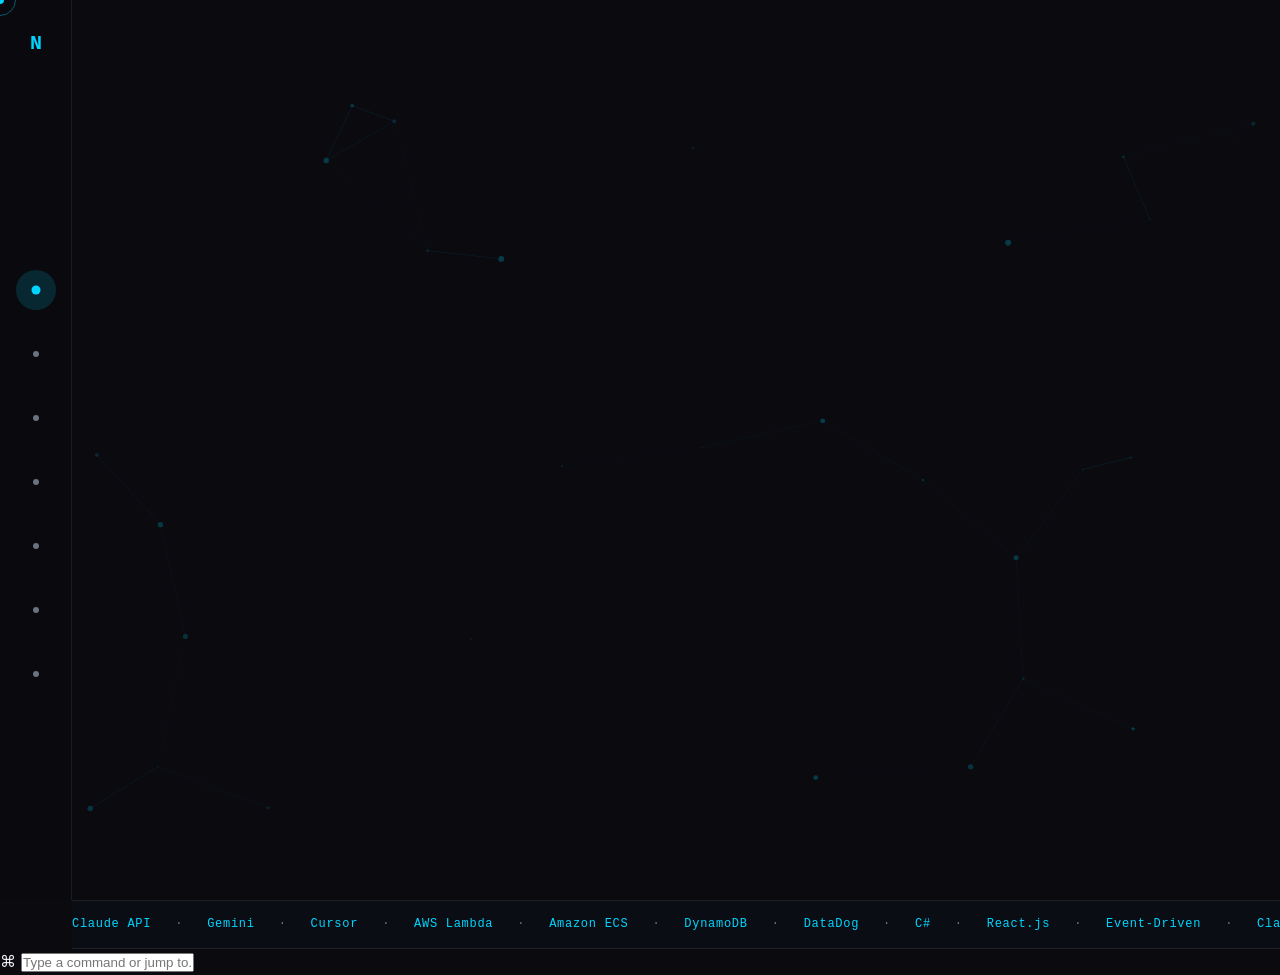
==== commit 817d2b4a: "feat: hero section, payment graph canvas, typed animation, magnetic cursor Co-Authored-By: Claude So" ====
--- a/index.html
+++ b/index.html
@@ -51,7 +51,48 @@
   </button>
 
   <main>
-    <section id="hero"></section>
+    <section id="hero">
+  <canvas id="paymentGraph"></canvas>
+  <div class="hero-content reveal">
+    <p class="hero-eyebrow">Based in London, UK · Checkout.com</p>
+    <h1 class="hero-name">Nithin Nampalli</h1>
+    <p class="hero-role">
+      <span class="typed-role" id="typedRole"></span><span class="typed-cursor" aria-hidden="true">|</span>
+    </p>
+    <div class="hero-links">
+      <a href="https://www.linkedin.com/in/nithin-nampalli/" class="hero-btn magnetic" target="_blank" rel="noopener">LinkedIn</a>
+      <a href="https://github.com/nithinnampalli" class="hero-btn magnetic" target="_blank" rel="noopener">GitHub</a>
+      <a href="mailto:nithin.nampalli@gmail.com" class="hero-btn magnetic">Email</a>
+      <a href="resume.html" class="hero-btn hero-btn--outline magnetic" target="_blank">Resume ↗</a>
+    </div>
+  </div>
+</section>
+
+<!-- AI Badge Ticker — immediately after hero section -->
+<div class="ai-ticker" aria-hidden="true">
+  <div class="ai-ticker-track">
+    <span>Claude API</span><span>·</span>
+    <span>Gemini</span><span>·</span>
+    <span>Cursor</span><span>·</span>
+    <span>AWS Lambda</span><span>·</span>
+    <span>Amazon ECS</span><span>·</span>
+    <span>DynamoDB</span><span>·</span>
+    <span>DataDog</span><span>·</span>
+    <span>C#</span><span>·</span>
+    <span>React.js</span><span>·</span>
+    <span>Event-Driven</span><span>·</span>
+    <span>Claude API</span><span>·</span>
+    <span>Gemini</span><span>·</span>
+    <span>Cursor</span><span>·</span>
+    <span>AWS Lambda</span><span>·</span>
+    <span>Amazon ECS</span><span>·</span>
+    <span>DynamoDB</span><span>·</span>
+    <span>DataDog</span><span>·</span>
+    <span>C#</span><span>·</span>
+    <span>React.js</span><span>·</span>
+    <span>Event-Driven</span><span>·</span>
+  </div>
+</div>
     <section id="impact"></section>
     <section id="about"></section>
     <section id="experience"></section>
--- a/assets/css/style.css
+++ b/assets/css/style.css
@@ -1 +1,303 @@
-/* styles */
+/* ============================================================
+   DESIGN SYSTEM
+   ============================================================ */
+*, *::before, *::after { box-sizing: border-box; margin: 0; padding: 0; }
+
+:root {
+  --bg:           #0a0a0f;
+  --glass:        rgba(255,255,255,0.04);
+  --glass-border: rgba(255,255,255,0.08);
+  --accent:       #00d4ff;
+  --accent-glow:  rgba(0,212,255,0.15);
+  --violet:       #7c3aed;
+  --green:        #00ff88;
+  --green-glow:   rgba(0,255,136,0.15);
+  --text:         #f0f0f0;
+  --muted:        #6b7280;
+  --font-body:    'Inter', system-ui, sans-serif;
+  --font-mono:    'JetBrains Mono', 'Courier New', monospace;
+  --radius:       16px;
+  --radius-sm:    8px;
+  --transition:   0.3s cubic-bezier(0.4,0,0.2,1);
+}
+
+html { scroll-behavior: smooth; }
+
+body {
+  background: var(--bg);
+  color: var(--text);
+  font-family: var(--font-body);
+  font-size: 16px;
+  line-height: 1.6;
+  overflow-x: hidden;
+  cursor: none;
+}
+
+a { color: var(--accent); text-decoration: none; transition: color var(--transition); }
+a:hover { color: #fff; }
+
+/* ---- Glass card ---- */
+.glass-card {
+  background: var(--glass);
+  border: 1px solid var(--glass-border);
+  backdrop-filter: blur(12px);
+  -webkit-backdrop-filter: blur(12px);
+  border-radius: var(--radius);
+  transition: box-shadow var(--transition), border-color var(--transition);
+}
+.glass-card:hover {
+  box-shadow: 0 0 32px var(--accent-glow);
+  border-color: rgba(0,212,255,0.25);
+}
+
+/* ---- Section layout ---- */
+.section { padding: 80px 0; }
+.section-inner { max-width: 900px; margin: 0 auto; padding: 0 32px; }
+.section-label {
+  font-family: var(--font-mono);
+  font-size: 11px;
+  letter-spacing: 0.15em;
+  text-transform: uppercase;
+  color: var(--accent);
+  margin-bottom: 12px;
+}
+.section-title {
+  font-size: clamp(28px, 4vw, 40px);
+  font-weight: 700;
+  color: var(--text);
+  margin-bottom: 40px;
+  line-height: 1.2;
+}
+.accent-bar {
+  width: 40px; height: 3px;
+  background: linear-gradient(90deg, var(--accent), var(--violet));
+  border-radius: 2px;
+  margin-bottom: 16px;
+}
+
+/* ---- Scroll reveal ---- */
+.reveal { opacity: 0; transform: translateY(24px); transition: opacity 0.6s ease, transform 0.6s ease; }
+.reveal.visible { opacity: 1; transform: none; }
+
+/* ============================================================
+   LEFT NAV
+   ============================================================ */
+#navbar {
+  position: fixed;
+  top: 0; left: 0;
+  width: 72px; height: 100vh;
+  background: rgba(10,10,15,0.85);
+  backdrop-filter: blur(16px);
+  border-right: 1px solid var(--glass-border);
+  display: flex;
+  flex-direction: column;
+  align-items: center;
+  padding: 28px 0;
+  z-index: 100;
+  gap: 32px;
+}
+.nav-logo {
+  font-family: var(--font-mono);
+  font-size: 20px;
+  font-weight: 700;
+  color: var(--accent);
+  letter-spacing: -1px;
+}
+.nav-links { list-style: none; display: flex; flex-direction: column; gap: 24px; flex: 1; justify-content: center; }
+.nav-link {
+  display: flex; align-items: center; justify-content: center;
+  width: 40px; height: 40px;
+  border-radius: 50%;
+  position: relative;
+  cursor: none;
+  transition: background var(--transition);
+}
+.nav-link:hover, .nav-link.active { background: var(--accent-glow); }
+.nav-dot {
+  width: 6px; height: 6px;
+  background: var(--muted);
+  border-radius: 50%;
+  transition: background var(--transition), transform var(--transition);
+}
+.nav-link:hover .nav-dot,
+.nav-link.active .nav-dot { background: var(--accent); transform: scale(1.5); }
+
+.nav-link::after {
+  content: attr(data-label);
+  position: absolute;
+  left: 52px;
+  background: var(--glass);
+  border: 1px solid var(--glass-border);
+  color: var(--text);
+  font-size: 12px;
+  font-family: var(--font-mono);
+  padding: 4px 10px;
+  border-radius: var(--radius-sm);
+  white-space: nowrap;
+  opacity: 0;
+  pointer-events: none;
+  transition: opacity var(--transition);
+  backdrop-filter: blur(8px);
+}
+.nav-link:hover::after { opacity: 1; }
+
+main { margin-left: 72px; }
+
+.nav-toggle {
+  display: none;
+  position: fixed; top: 20px; right: 20px;
+  z-index: 200;
+  background: var(--glass);
+  border: 1px solid var(--glass-border);
+  border-radius: var(--radius-sm);
+  padding: 10px;
+  cursor: pointer;
+  flex-direction: column;
+  gap: 5px;
+}
+.nav-toggle span {
+  display: block; width: 22px; height: 2px;
+  background: var(--text);
+  border-radius: 2px;
+  transition: var(--transition);
+}
+
+@media (max-width: 768px) {
+  #navbar {
+    width: 240px; height: 100vh;
+    flex-direction: column;
+    position: fixed; top: 0; left: 0;
+    transform: translateX(-100%);
+    transition: transform var(--transition);
+    border-right: 1px solid var(--glass-border);
+    border-bottom: none;
+    padding: 24px 0;
+  }
+  #navbar.open { transform: translateX(0); }
+  main { margin-left: 0; }
+  .nav-toggle { display: flex; }
+}
+
+/* ============================================================
+   HERO
+   ============================================================ */
+#hero {
+  position: relative;
+  min-height: 100vh;
+  display: flex;
+  align-items: center;
+  justify-content: center;
+  overflow: hidden;
+}
+#paymentGraph {
+  position: absolute;
+  inset: 0;
+  width: 100%; height: 100%;
+  opacity: 0.4;
+  pointer-events: none;
+}
+.hero-content { position: relative; z-index: 1; text-align: center; padding: 0 24px; }
+
+.hero-eyebrow {
+  font-family: var(--font-mono);
+  font-size: 13px;
+  color: var(--muted);
+  letter-spacing: 0.08em;
+  margin-bottom: 16px;
+}
+.hero-name {
+  font-size: clamp(48px, 8vw, 88px);
+  font-weight: 700;
+  line-height: 1.0;
+  background: linear-gradient(135deg, var(--accent) 0%, var(--violet) 100%);
+  -webkit-background-clip: text;
+  -webkit-text-fill-color: transparent;
+  background-clip: text;
+  margin-bottom: 20px;
+}
+.hero-role {
+  font-size: clamp(18px, 2.5vw, 24px);
+  font-weight: 400;
+  color: var(--text);
+  opacity: 0.85;
+  min-height: 36px;
+  margin-bottom: 40px;
+}
+.typed-cursor {
+  color: var(--accent);
+  animation: blink 1s step-end infinite;
+}
+@keyframes blink { 0%,100%{opacity:1} 50%{opacity:0} }
+
+.hero-links { display: flex; gap: 12px; justify-content: center; flex-wrap: wrap; }
+.hero-btn {
+  padding: 12px 28px;
+  border-radius: 100px;
+  font-size: 14px;
+  font-weight: 500;
+  background: var(--glass);
+  border: 1px solid var(--glass-border);
+  color: var(--text);
+  transition: var(--transition);
+  cursor: none;
+  backdrop-filter: blur(8px);
+}
+.hero-btn:hover { background: var(--accent-glow); border-color: var(--accent); color: var(--accent); }
+.hero-btn--outline { border-color: var(--accent); color: var(--accent); }
+.hero-btn--outline:hover { background: var(--accent); color: var(--bg); }
+
+/* ============================================================
+   AI BADGE TICKER
+   ============================================================ */
+.ai-ticker {
+  overflow: hidden;
+  border-top: 1px solid var(--glass-border);
+  border-bottom: 1px solid var(--glass-border);
+  padding: 14px 0;
+  background: rgba(0,212,255,0.02);
+}
+.ai-ticker-track {
+  display: flex;
+  gap: 24px;
+  width: max-content;
+  animation: ticker 28s linear infinite;
+  font-family: var(--font-mono);
+  font-size: 12px;
+  color: var(--muted);
+  letter-spacing: 0.06em;
+  align-items: center;
+}
+.ai-ticker-track span:not(:nth-child(even)) { color: var(--accent); }
+.ai-ticker-track:hover { animation-play-state: paused; }
+@keyframes ticker { from { transform: translateX(0); } to { transform: translateX(-50%); } }
+
+/* ============================================================
+   MAGNETIC CURSOR
+   ============================================================ */
+.cursor {
+  width: 8px; height: 8px;
+  background: var(--accent);
+  border-radius: 50%;
+  position: fixed;
+  pointer-events: none;
+  z-index: 9999;
+  transform: translate(-50%,-50%);
+  transition: width 0.2s, height 0.2s, background 0.2s;
+}
+.cursor-follower {
+  width: 32px; height: 32px;
+  border: 1px solid rgba(0,212,255,0.4);
+  border-radius: 50%;
+  position: fixed;
+  pointer-events: none;
+  z-index: 9998;
+  transform: translate(-50%,-50%);
+  transition: width 0.3s, height 0.3s, border-color 0.3s;
+}
+.cursor.hovering { width: 16px; height: 16px; background: var(--violet); }
+.cursor-follower.hovering { width: 48px; height: 48px; border-color: rgba(124,58,237,0.5); }
+
+@media (max-width: 768px) {
+  .cursor, .cursor-follower { display: none; }
+  body { cursor: auto; }
+}
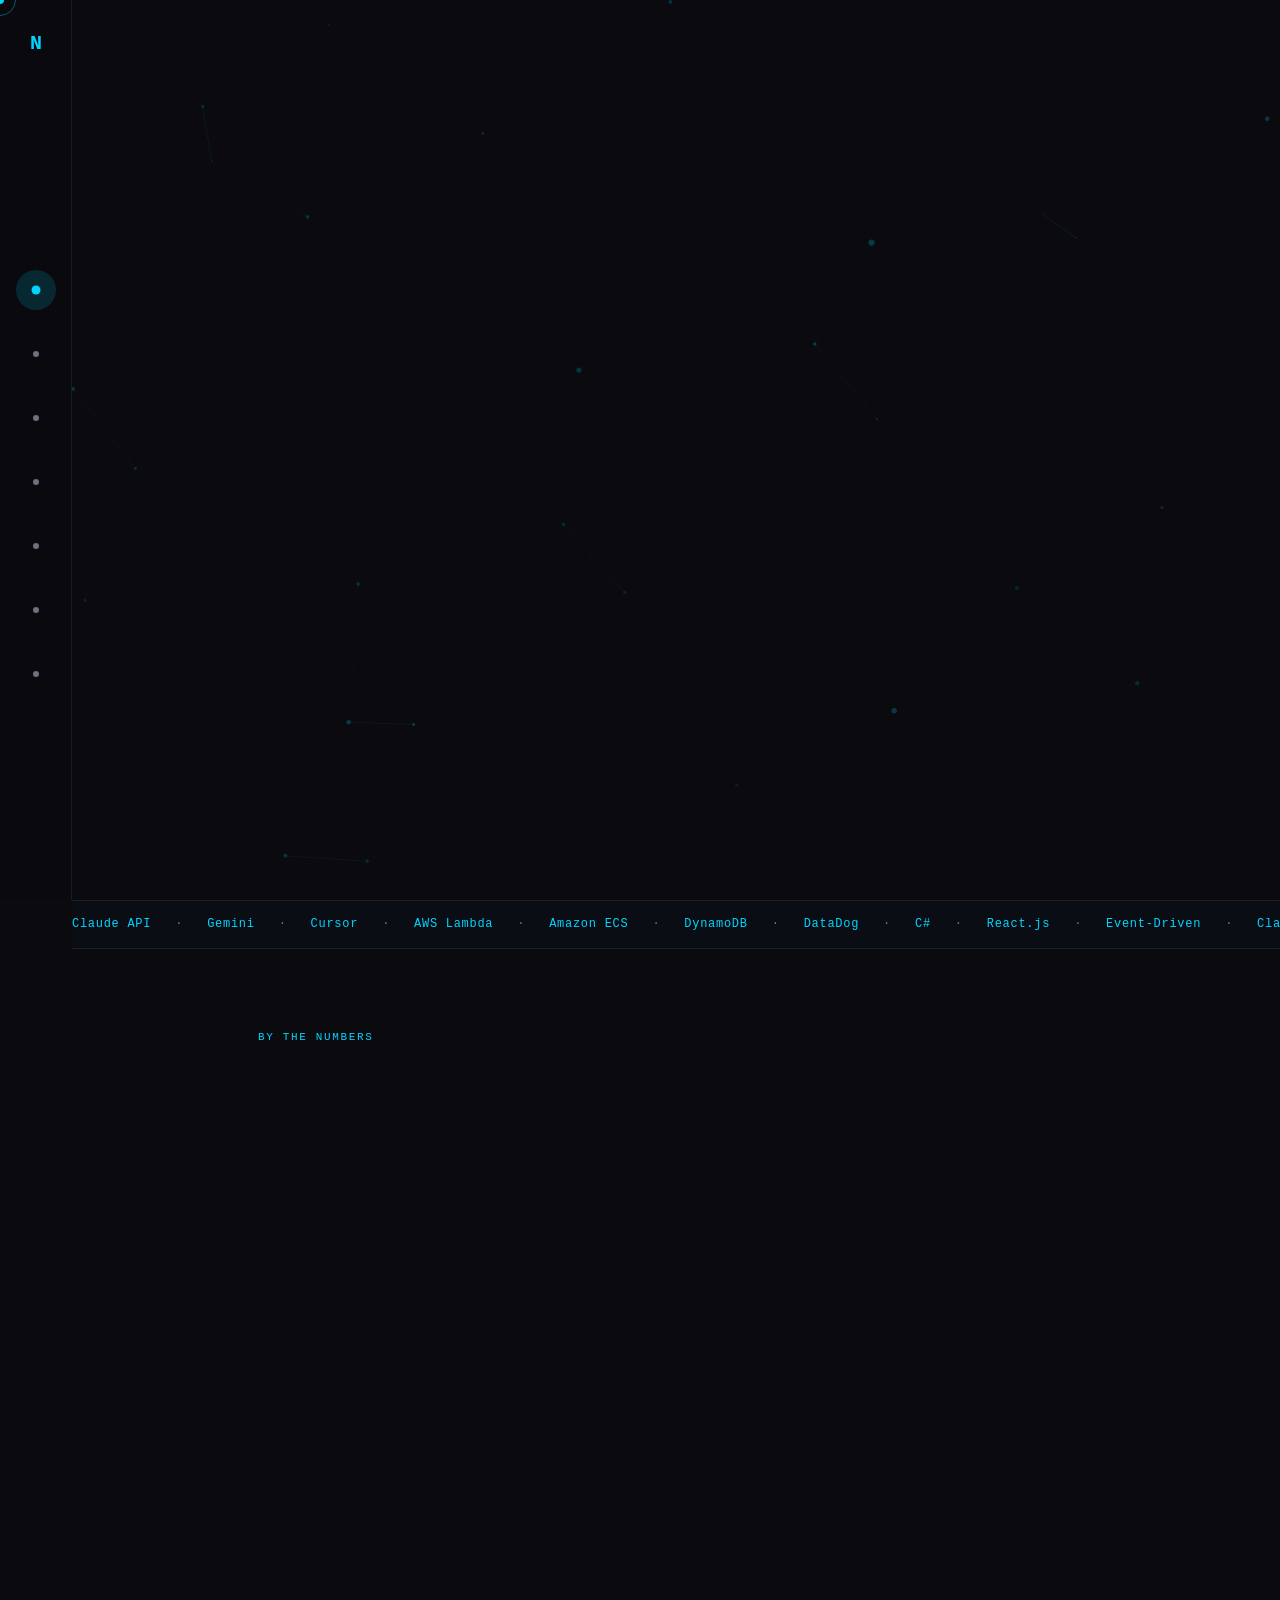
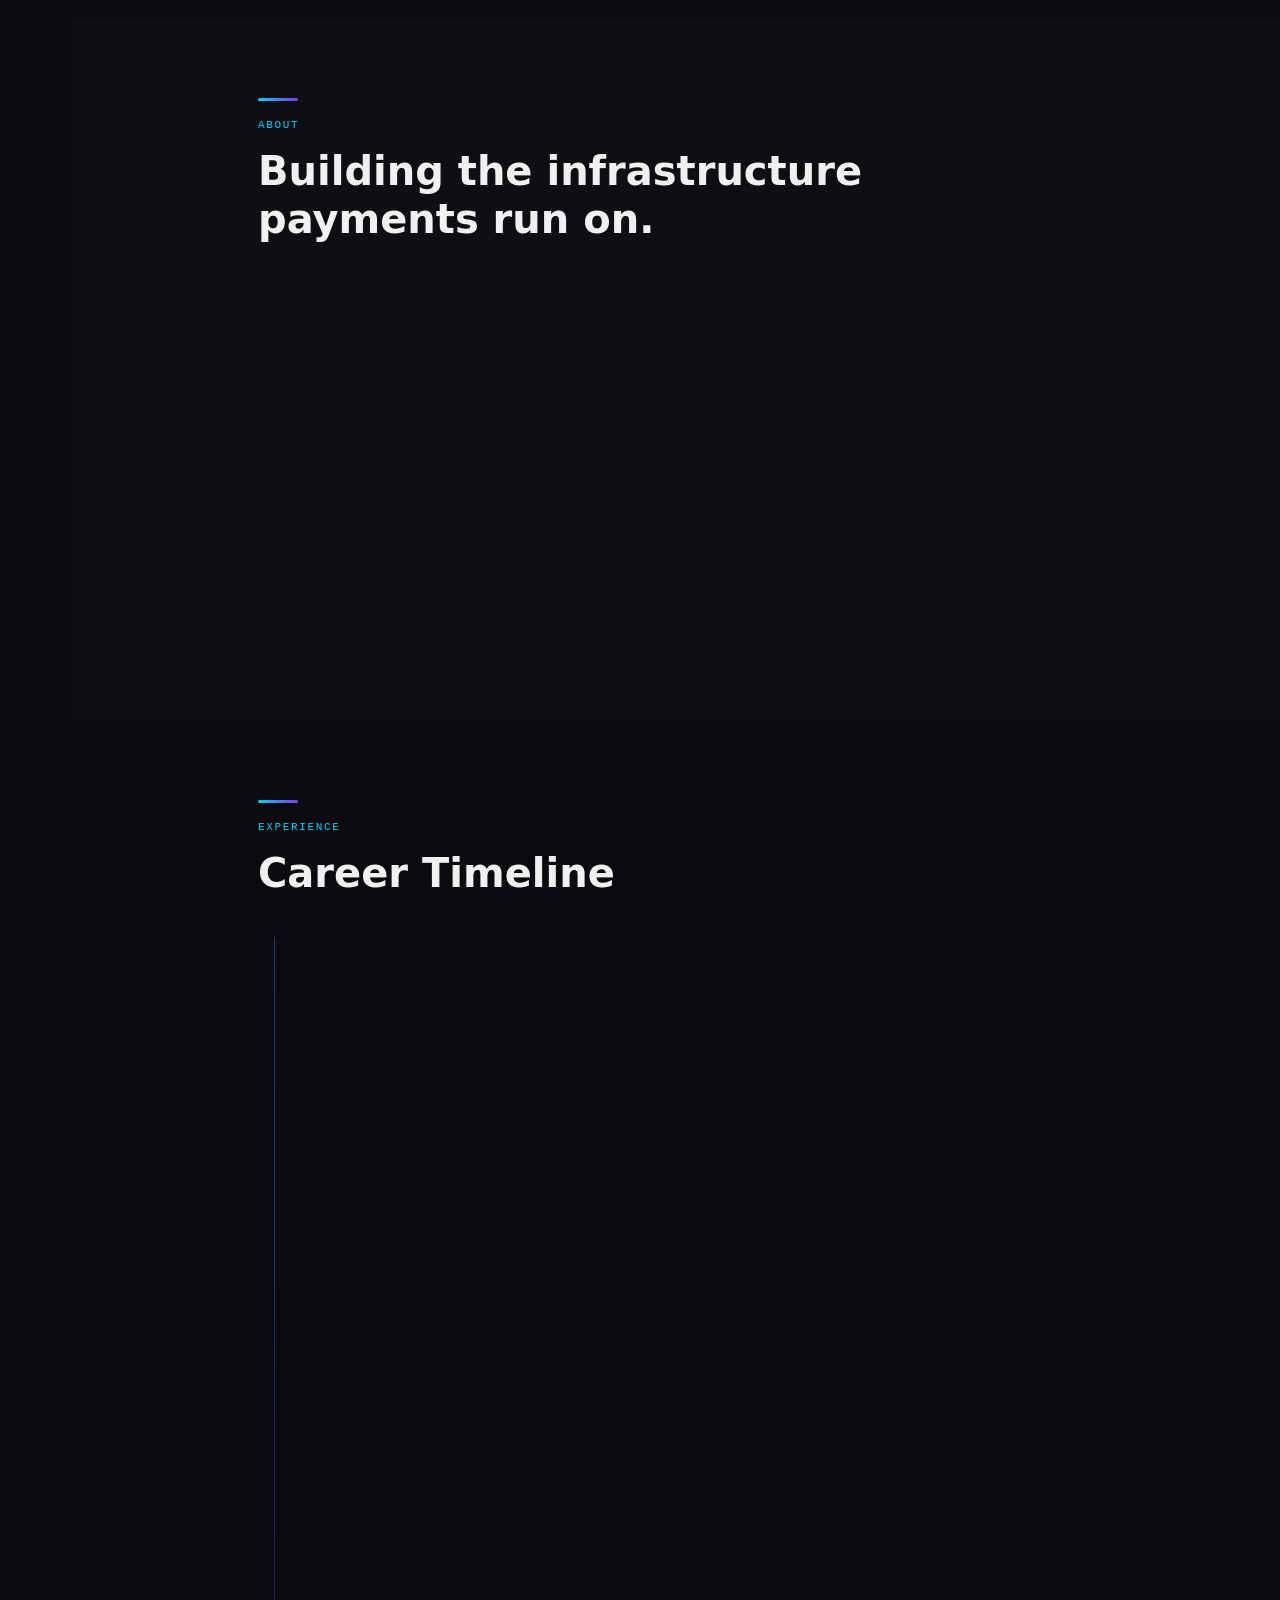
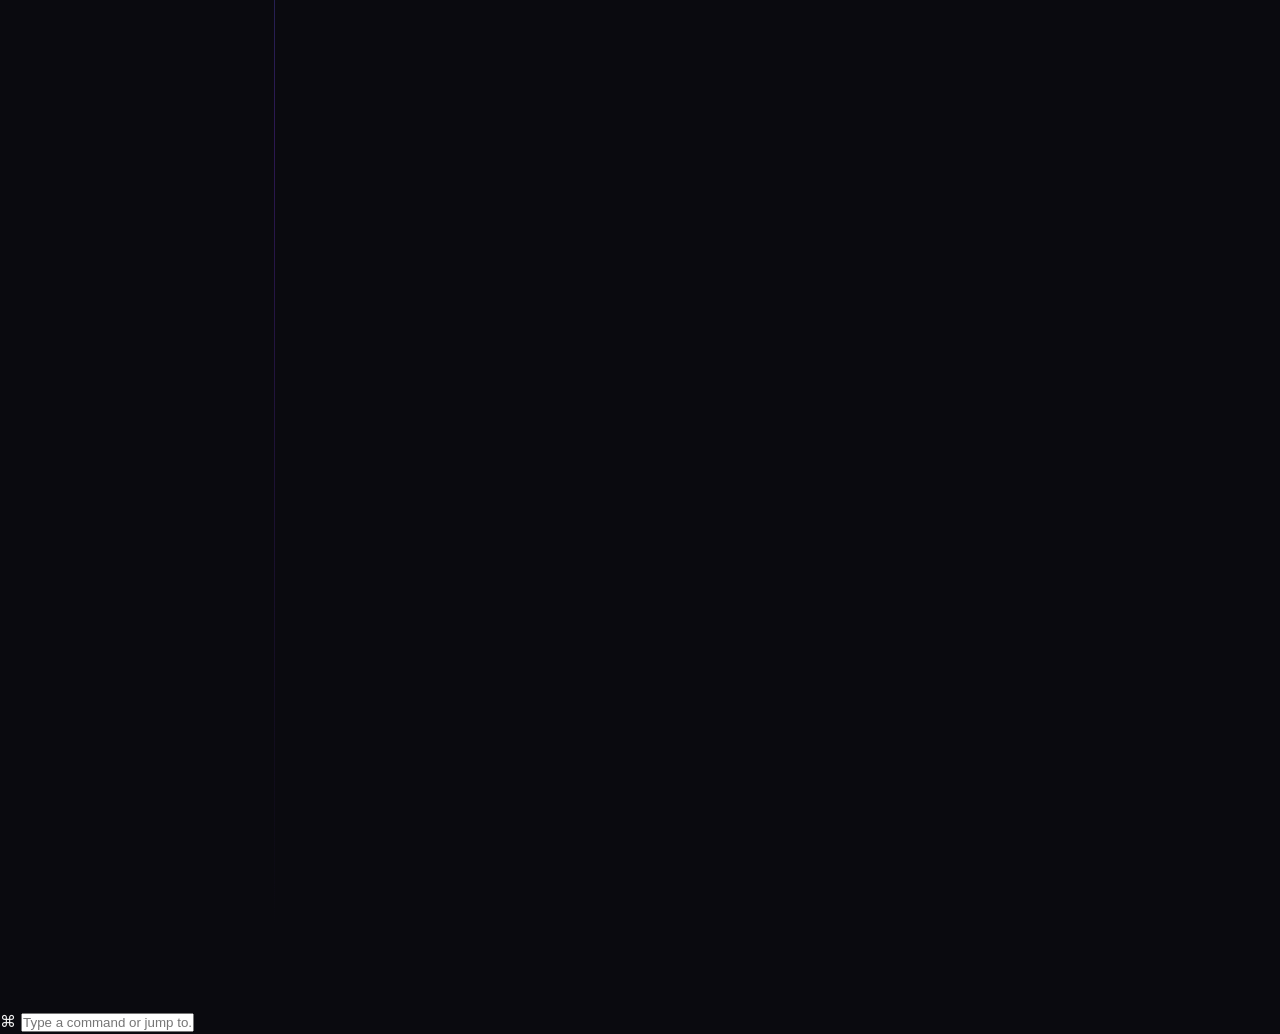
==== commit 0a6ac1c4: "feat: impact metrics, about, experience timeline sections Co-Authored-By: Claude Sonnet 4.6 <noreply" ====
--- a/index.html
+++ b/index.html
@@ -93,9 +93,217 @@
     <span>Event-Driven</span><span>·</span>
   </div>
 </div>
-    <section id="impact"></section>
-    <section id="about"></section>
-    <section id="experience"></section>
+    <section id="impact" class="section">
+  <div class="section-inner">
+    <p class="section-label">By the numbers</p>
+    <div class="impact-grid">
+      <div class="glass-card impact-card reveal" data-count-end="2" data-count-suffix=" hrs" data-count-prefix="1–">
+        <div class="impact-icon">⚡</div>
+        <div class="impact-value"><span class="count-val">0</span> hrs</div>
+        <div class="impact-label">Saved per merchant onboarded via URL automation</div>
+      </div>
+      <div class="glass-card impact-card reveal" data-count-end="8" data-count-suffix="">
+        <div class="impact-icon">🌍</div>
+        <div class="impact-value"><span class="count-val">0</span> regions</div>
+        <div class="impact-label">Covered by the Policy Engine (UK, US, CA, EU+)</div>
+      </div>
+      <div class="glass-card impact-card reveal" data-count-type="text" data-count-text="Days → Hours">
+        <div class="impact-icon">🚀</div>
+        <div class="impact-value"><span class="count-val">—</span></div>
+        <div class="impact-label">Merchant Time-to-Live, reduced by automated requirements flow</div>
+      </div>
+      <div class="glass-card impact-card reveal" data-count-end="12" data-count-suffix="+">
+        <div class="impact-icon">📅</div>
+        <div class="impact-value"><span class="count-val">0</span>+ yrs</div>
+        <div class="impact-label">Engineering experience across Fintech, Payments & Enterprise</div>
+      </div>
+    </div>
+  </div>
+</section>
+    <section id="about" class="section section--alt">
+  <div class="section-inner">
+    <div class="accent-bar"></div>
+    <p class="section-label">About</p>
+    <h2 class="section-title">Building the infrastructure<br>payments run on.</h2>
+    <div class="about-grid reveal">
+      <div class="about-bio">
+        <p>Senior Software Engineer specialising in Fintech platform engineering, cloud-native distributed systems, and AI integrations. Currently at <strong>Checkout.com</strong> building the merchant onboarding platform — designing policy engines, automating compliance workflows, and integrating LLMs (Claude, Gemini) to accelerate risk assessment across 8+ global regions.</p>
+        <p>Over 12 years of engineering experience spanning the full stack — from building test automation tooling at Accenture and Infosys, to designing microservices and event-driven architectures at DocuSign and Checkout.com. I build things that scale, things that are observable, and things that make other engineers' lives easier.</p>
+      </div>
+      <div class="about-details glass-card">
+        <div class="about-detail-row">
+          <span class="about-detail-label">Location</span>
+          <span>London, UK</span>
+        </div>
+        <div class="about-detail-row">
+          <span class="about-detail-label">Current Role</span>
+          <span>Senior Software Engineer</span>
+        </div>
+        <div class="about-detail-row">
+          <span class="about-detail-label">Company</span>
+          <span>Checkout.com</span>
+        </div>
+        <div class="about-detail-row">
+          <span class="about-detail-label">Education</span>
+          <span>B.Tech ECE · Executive MBA</span>
+        </div>
+        <div class="about-detail-row">
+          <span class="about-detail-label">Open to</span>
+          <span class="open-badge">Senior SWE · Staff Eng</span>
+        </div>
+      </div>
+    </div>
+  </div>
+</section>
+    <section id="experience" class="section">
+  <div class="section-inner">
+    <div class="accent-bar"></div>
+    <p class="section-label">Experience</p>
+    <h2 class="section-title">Career Timeline</h2>
+    <div class="timeline">
+
+      <div class="timeline-item timeline-item--featured reveal">
+        <div class="timeline-marker"><span class="timeline-dot timeline-dot--accent"></span></div>
+        <div class="glass-card timeline-card">
+          <div class="timeline-header">
+            <div>
+              <h3 class="timeline-role">Senior Software Engineer</h3>
+              <p class="timeline-company">Checkout.com</p>
+            </div>
+            <div class="timeline-meta">
+              <span class="timeline-date">Jun 2022 – Present</span>
+              <span class="timeline-location">London, UK</span>
+            </div>
+          </div>
+          <div class="timeline-chips">
+            <span class="chip chip--cyan">C#</span>
+            <span class="chip chip--cyan">AWS Lambda</span>
+            <span class="chip chip--cyan">ECS</span>
+            <span class="chip chip--cyan">DynamoDB</span>
+            <span class="chip chip--green">Claude API</span>
+            <span class="chip chip--green">Gemini</span>
+            <span class="chip chip--cyan">DataDog</span>
+            <span class="chip chip--cyan">React.js</span>
+          </div>
+          <ul class="timeline-bullets">
+            <li>Designed and built a <strong>Policy Engine</strong> governing merchant onboarding compliance across 8 regions (UK, US, CA, EU+)</li>
+            <li>Built AI-powered <strong>URL screening system</strong> (MCC classification via LLMs) reducing manual review time by 1–2 hrs per merchant</li>
+            <li>Implemented automated merchant requirements flow cutting <strong>Time-to-Live from days to hours</strong> and significantly reducing agent workload</li>
+            <li>Architected <strong>event-driven microservices</strong> on AWS (Lambda, ECS, API Gateway, DynamoDB) with full observability via DataDog</li>
+            <li>Integrated Claude, Gemini, and Cursor AI into onboarding summarisation and risk assessment workflows</li>
+          </ul>
+        </div>
+      </div>
+
+      <div class="timeline-item reveal">
+        <div class="timeline-marker"><span class="timeline-dot"></span></div>
+        <div class="glass-card timeline-card">
+          <div class="timeline-header">
+            <div>
+              <h3 class="timeline-role">Senior Associate SDET</h3>
+              <p class="timeline-company">Cognizant UK&amp;I</p>
+            </div>
+            <div class="timeline-meta">
+              <span class="timeline-date">Nov 2021 – Jun 2022</span>
+              <span class="timeline-location">London, UK</span>
+            </div>
+          </div>
+          <div class="timeline-chips">
+            <span class="chip chip--violet">C#</span>
+            <span class="chip chip--violet">Selenium</span>
+            <span class="chip chip--violet">Azure DevOps</span>
+          </div>
+          <ul class="timeline-bullets">
+            <li>Designed and led end-to-end test automation strategy for ASOS Payment systems using C# and Selenium</li>
+            <li>Built and maintained CI/CD pipelines on Azure DevOps, reducing regression cycle time across critical payment flows</li>
+          </ul>
+        </div>
+      </div>
+
+      <div class="timeline-item reveal">
+        <div class="timeline-marker"><span class="timeline-dot"></span></div>
+        <div class="glass-card timeline-card">
+          <div class="timeline-header">
+            <div>
+              <h3 class="timeline-role">Software Development Engineer in Test</h3>
+              <p class="timeline-company">DocuSign (Seal Software)</p>
+            </div>
+            <div class="timeline-meta">
+              <span class="timeline-date">Aug – Nov 2021</span>
+              <span class="timeline-location">Gothenburg, Sweden</span>
+            </div>
+          </div>
+          <div class="timeline-chips">
+            <span class="chip chip--violet">Java</span>
+            <span class="chip chip--violet">Micronaut</span>
+            <span class="chip chip--violet">Docker</span>
+            <span class="chip chip--violet">GCP</span>
+            <span class="chip chip--violet">Jenkins</span>
+          </div>
+          <ul class="timeline-bullets">
+            <li>Designed and implemented a microservices test framework from scratch for a SaaS analytics platform (Micronaut, Java)</li>
+            <li>Configured Docker/Kubernetes environments on GCP for containerised test execution and Jenkins pipeline integration</li>
+          </ul>
+        </div>
+      </div>
+
+      <div class="timeline-item reveal">
+        <div class="timeline-marker"><span class="timeline-dot"></span></div>
+        <div class="glass-card timeline-card">
+          <div class="timeline-header">
+            <div>
+              <h3 class="timeline-role">SDET &amp; Automation Tool Developer</h3>
+              <p class="timeline-company">Infosys Limited</p>
+            </div>
+            <div class="timeline-meta">
+              <span class="timeline-date">Apr 2018 – Aug 2021</span>
+              <span class="timeline-location">Gothenburg, Sweden · Hyderabad, India</span>
+            </div>
+          </div>
+          <div class="timeline-chips">
+            <span class="chip chip--violet">Java</span>
+            <span class="chip chip--violet">Selenium</span>
+            <span class="chip chip--violet">SOAP UI</span>
+            <span class="chip chip--violet">Azure DevOps</span>
+            <span class="chip chip--violet">BrowserStack</span>
+          </div>
+          <ul class="timeline-bullets">
+            <li>Developed reusable automation tooling and API test frameworks (Selenium, Java, SOAP UI) for Volvo Cars and Arrow Electronics</li>
+            <li>Created and maintained CI/CD pipelines on Azure DevOps; deployed cross-browser execution grids on BrowserStack and Docker</li>
+          </ul>
+        </div>
+      </div>
+
+      <div class="timeline-item reveal">
+        <div class="timeline-marker"><span class="timeline-dot timeline-dot--sm"></span></div>
+        <div class="glass-card timeline-card">
+          <div class="timeline-header">
+            <div>
+              <h3 class="timeline-role">Application Development Senior Analyst</h3>
+              <p class="timeline-company">Accenture</p>
+            </div>
+            <div class="timeline-meta">
+              <span class="timeline-date">Jan 2014 – Apr 2018</span>
+              <span class="timeline-location">Bangalore &amp; Hyderabad, India</span>
+            </div>
+          </div>
+          <div class="timeline-chips">
+            <span class="chip chip--violet">Java</span>
+            <span class="chip chip--violet">C#</span>
+            <span class="chip chip--violet">Selenium</span>
+            <span class="chip chip--violet">BDD/Cucumber</span>
+            <span class="chip chip--violet">Jenkins</span>
+          </div>
+          <ul class="timeline-bullets">
+            <li>Led a team of 6 engineers building automation tooling for enterprise applications (Siebel, Salesforce, SAP) using Selenium and BDD/Cucumber</li>
+            <li>Contributed to NexGen testing framework initiative; automated end-to-end user stories within Agile sprints using Jenkins CI</li>
+          </ul>
+        </div>
+      </div>
+
+    </div>
+  </div>
+</section>
     <section id="skills"></section>
     <section id="projects"></section>
     <section id="contact"></section>
--- a/assets/css/style.css
+++ b/assets/css/style.css
@@ -301,3 +301,112 @@
   .cursor, .cursor-follower { display: none; }
   body { cursor: auto; }
 }
+
+/* ============================================================
+   IMPACT METRICS
+   ============================================================ */
+.impact-grid {
+  display: grid;
+  grid-template-columns: repeat(auto-fit, minmax(200px, 1fr));
+  gap: 20px;
+}
+.impact-card {
+  padding: 28px 24px;
+  text-align: center;
+  position: relative;
+  overflow: hidden;
+}
+.impact-card::before {
+  content: '';
+  position: absolute;
+  bottom: 0; left: 50%;
+  transform: translateX(-50%);
+  width: 60%; height: 2px;
+  background: linear-gradient(90deg, transparent, var(--green), transparent);
+  opacity: 0;
+  transition: opacity var(--transition);
+}
+.impact-card:hover::before { opacity: 1; }
+.impact-icon { font-size: 28px; margin-bottom: 12px; }
+.impact-value {
+  font-size: clamp(28px, 4vw, 40px);
+  font-weight: 700;
+  color: var(--green);
+  font-family: var(--font-mono);
+  line-height: 1.1;
+  margin-bottom: 10px;
+}
+.impact-label { font-size: 13px; color: var(--muted); line-height: 1.5; }
+
+/* ============================================================
+   ABOUT
+   ============================================================ */
+.section--alt { background: rgba(255,255,255,0.015); }
+.about-grid {
+  display: grid;
+  grid-template-columns: 1fr 320px;
+  gap: 40px;
+  align-items: start;
+}
+.about-bio { display: flex; flex-direction: column; gap: 16px; }
+.about-bio p { color: var(--muted); font-size: 15px; line-height: 1.75; }
+.about-bio strong { color: var(--text); }
+.about-details { padding: 24px; display: flex; flex-direction: column; }
+.about-detail-row {
+  display: flex; justify-content: space-between; align-items: center;
+  padding: 12px 0;
+  border-bottom: 1px solid var(--glass-border);
+  font-size: 13px;
+}
+.about-detail-row:last-child { border-bottom: none; }
+.about-detail-label { color: var(--muted); font-family: var(--font-mono); font-size: 11px; letter-spacing: 0.08em; }
+.open-badge {
+  background: rgba(0,255,136,0.1);
+  border: 1px solid rgba(0,255,136,0.25);
+  color: var(--green);
+  padding: 3px 10px;
+  border-radius: 100px;
+  font-size: 11px;
+  font-family: var(--font-mono);
+}
+@media (max-width: 768px) { .about-grid { grid-template-columns: 1fr; } }
+
+/* ============================================================
+   EXPERIENCE TIMELINE
+   ============================================================ */
+.timeline { position: relative; display: flex; flex-direction: column; }
+.timeline::before {
+  content: '';
+  position: absolute;
+  left: 16px; top: 0; bottom: 0; width: 1px;
+  background: linear-gradient(to bottom, var(--accent), var(--violet), transparent);
+  opacity: 0.3;
+}
+.timeline-item { display: grid; grid-template-columns: 40px 1fr; gap: 20px; padding-bottom: 32px; }
+.timeline-marker { display: flex; justify-content: center; padding-top: 24px; }
+.timeline-dot {
+  width: 12px; height: 12px; border-radius: 50%;
+  background: var(--muted); border: 2px solid var(--bg); flex-shrink: 0;
+}
+.timeline-dot--accent {
+  width: 16px; height: 16px; background: var(--accent);
+  box-shadow: 0 0 12px var(--accent-glow);
+}
+.timeline-dot--sm { width: 8px; height: 8px; }
+.timeline-card { padding: 24px; }
+.timeline-item--featured .timeline-card { border-color: rgba(0,212,255,0.2); }
+.timeline-header { display: flex; justify-content: space-between; align-items: flex-start; gap: 16px; margin-bottom: 16px; flex-wrap: wrap; }
+.timeline-role { font-size: 17px; font-weight: 600; color: var(--text); }
+.timeline-company { font-size: 14px; color: var(--accent); margin-top: 2px; }
+.timeline-meta { text-align: right; }
+.timeline-date { display: block; font-family: var(--font-mono); font-size: 12px; color: var(--muted); }
+.timeline-location { display: block; font-size: 12px; color: var(--muted); margin-top: 2px; }
+.timeline-chips { display: flex; flex-wrap: wrap; gap: 6px; margin-bottom: 14px; }
+.chip { font-family: var(--font-mono); font-size: 11px; padding: 3px 10px; border-radius: 100px; border: 1px solid; }
+.chip--cyan  { color: var(--accent); border-color: rgba(0,212,255,0.3); background: rgba(0,212,255,0.06); }
+.chip--violet{ color: #a78bfa; border-color: rgba(124,58,237,0.3); background: rgba(124,58,237,0.06); }
+.chip--green { color: var(--green); border-color: rgba(0,255,136,0.3); background: rgba(0,255,136,0.06); }
+.timeline-bullets { list-style: none; display: flex; flex-direction: column; gap: 8px; }
+.timeline-bullets li { font-size: 14px; color: var(--muted); line-height: 1.6; padding-left: 16px; position: relative; }
+.timeline-bullets li::before { content: '→'; position: absolute; left: 0; color: var(--accent); font-size: 12px; }
+.timeline-bullets li strong { color: var(--text); }
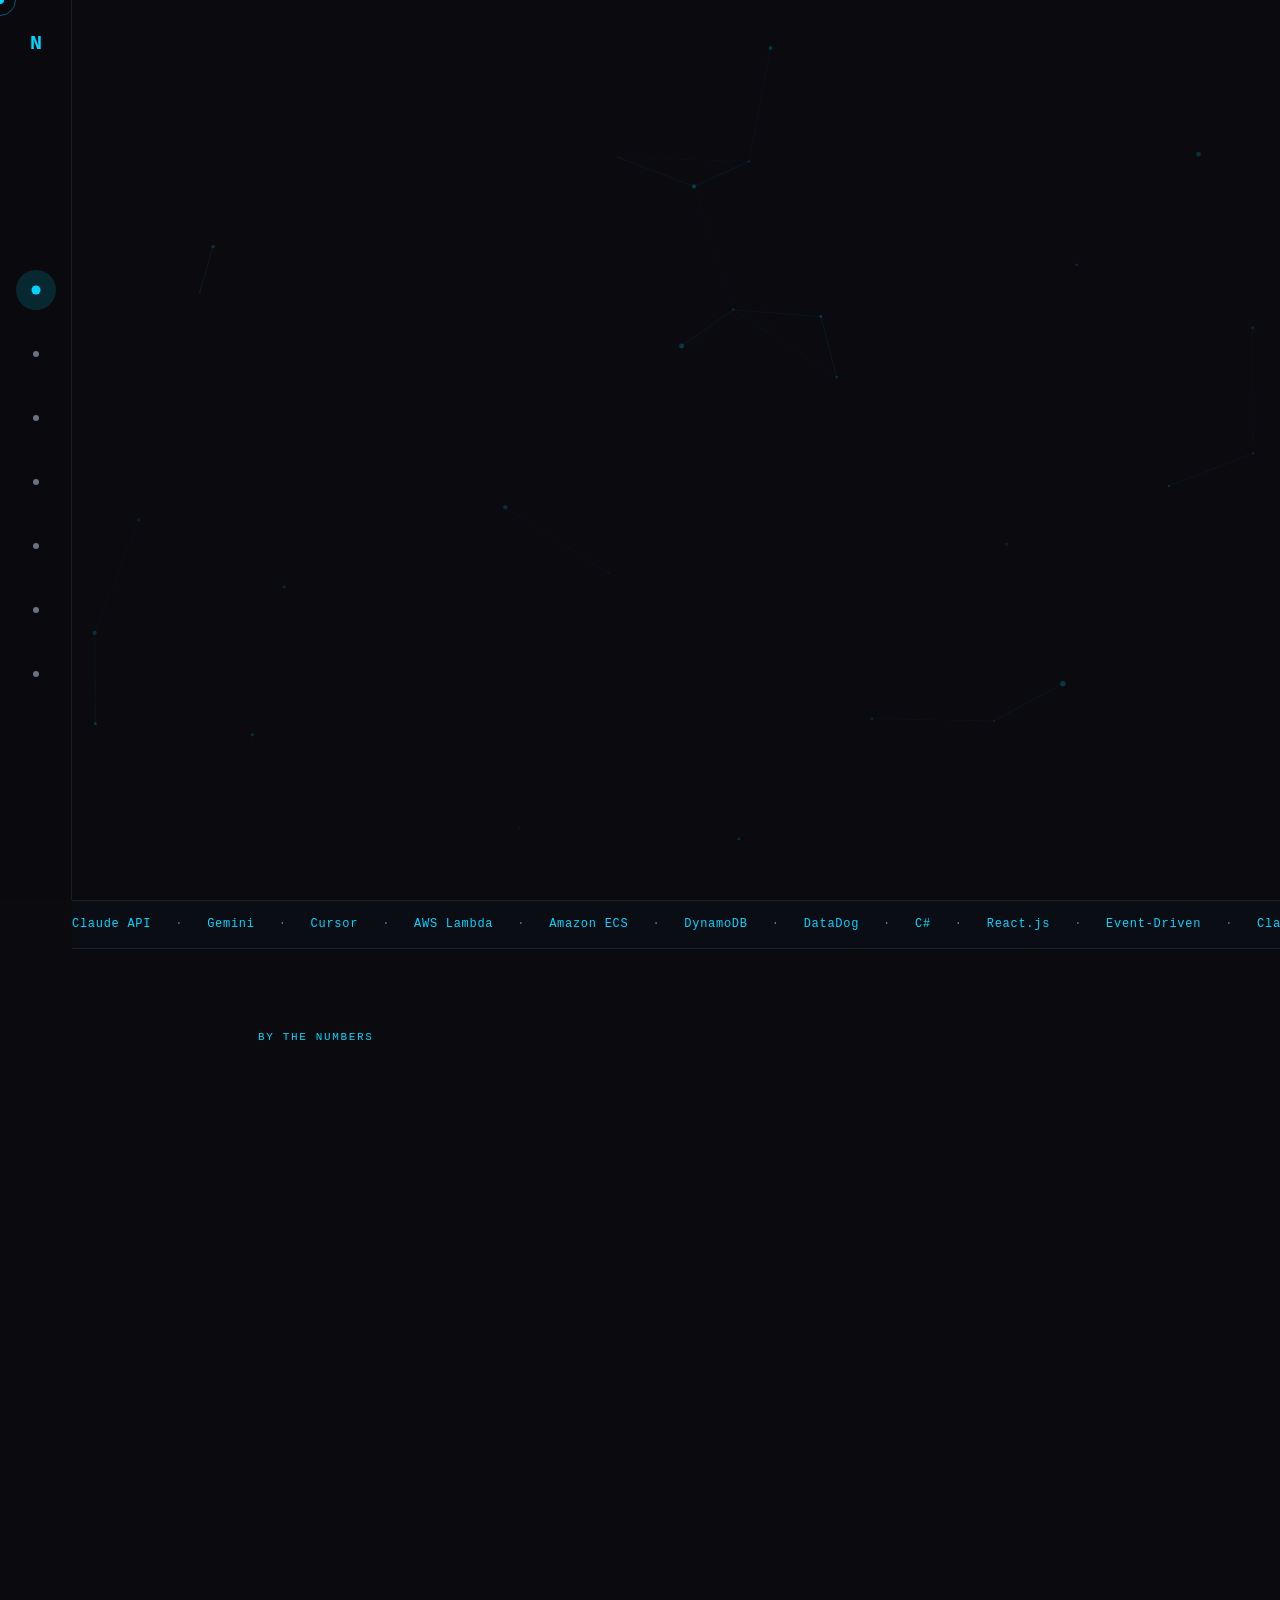
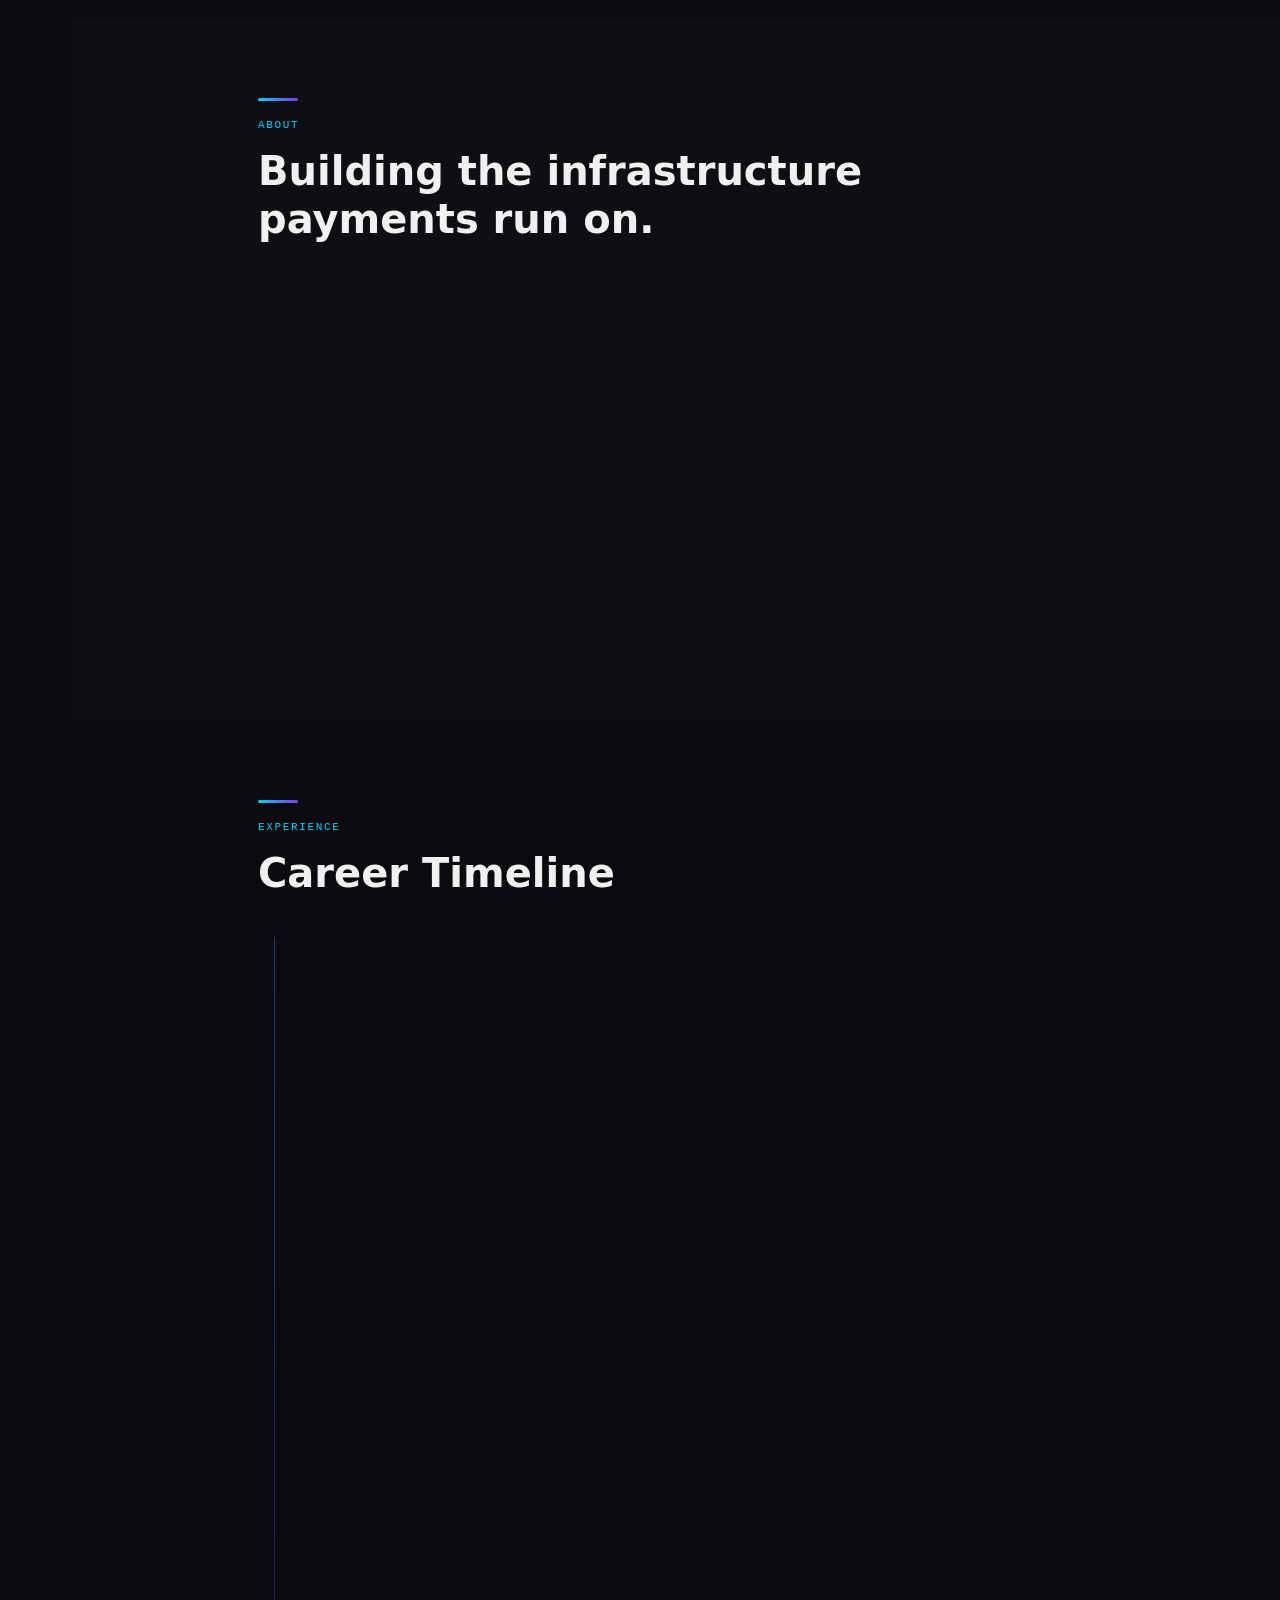
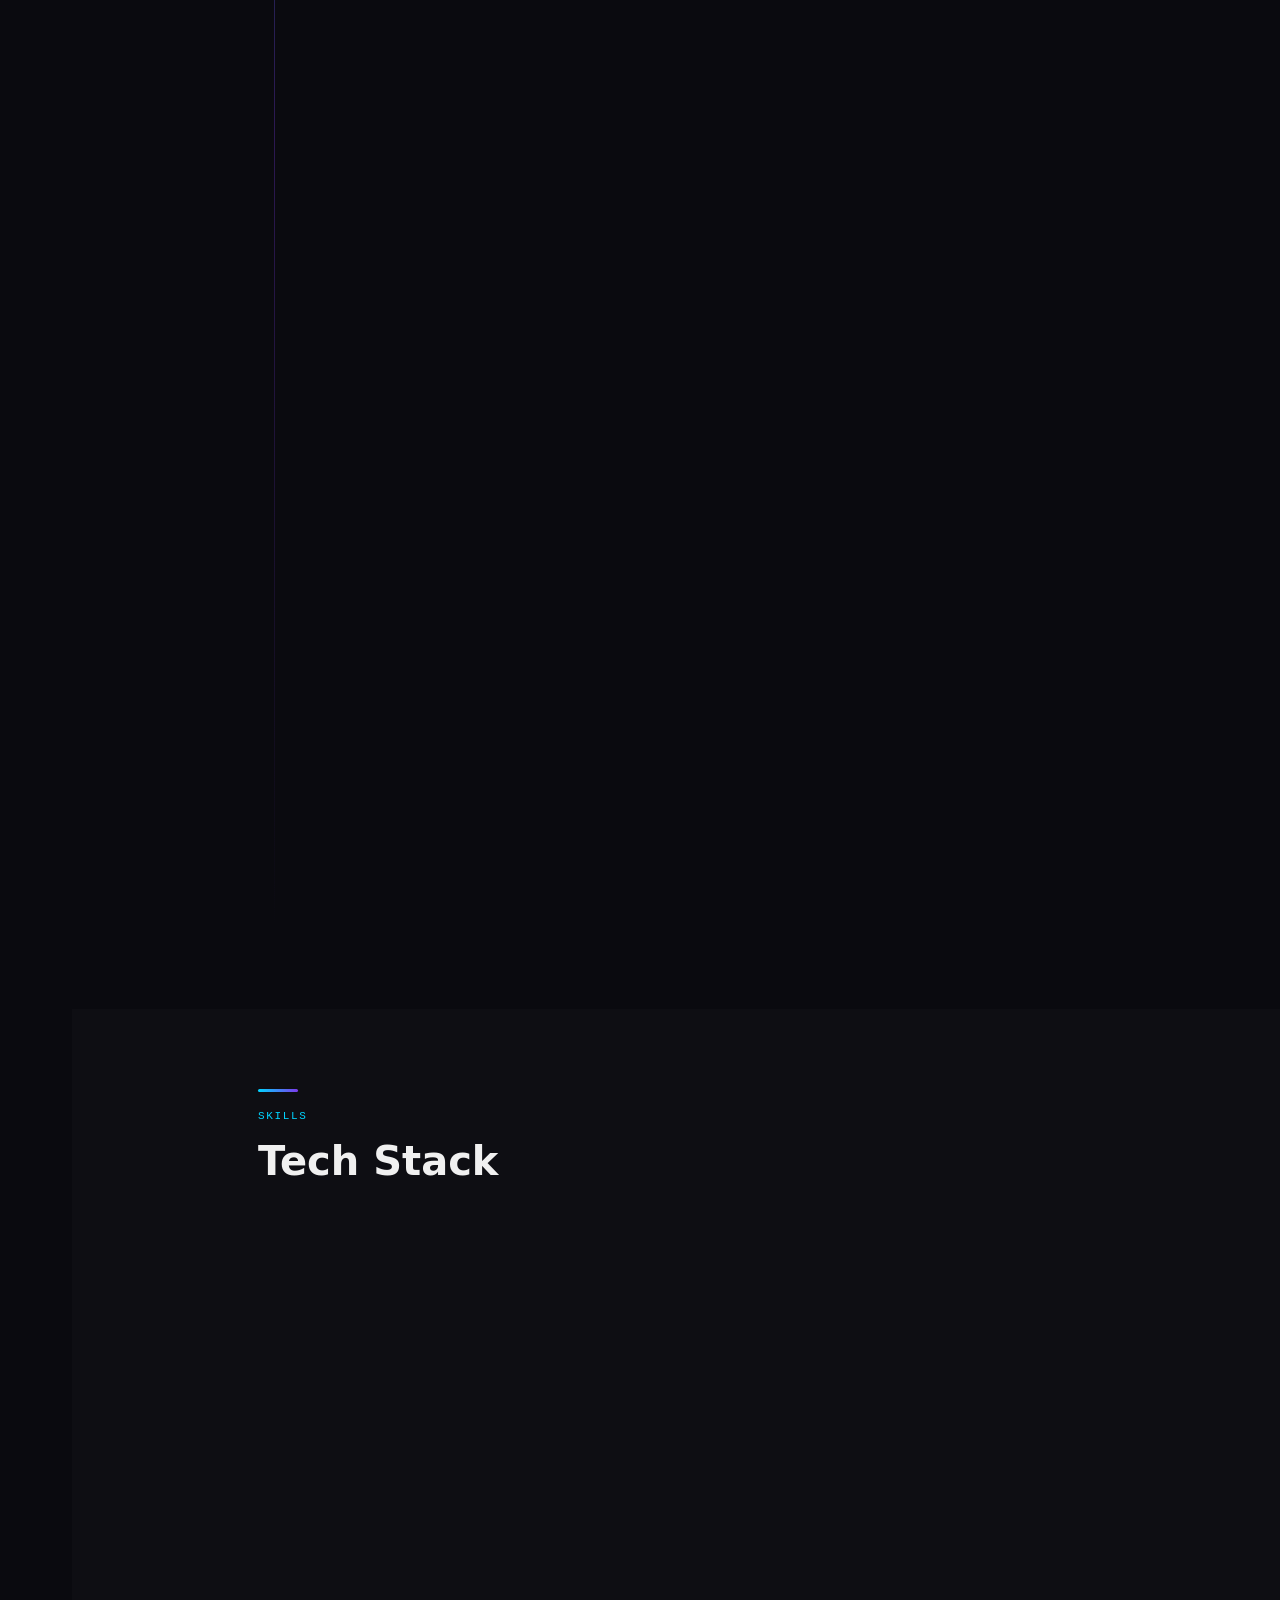
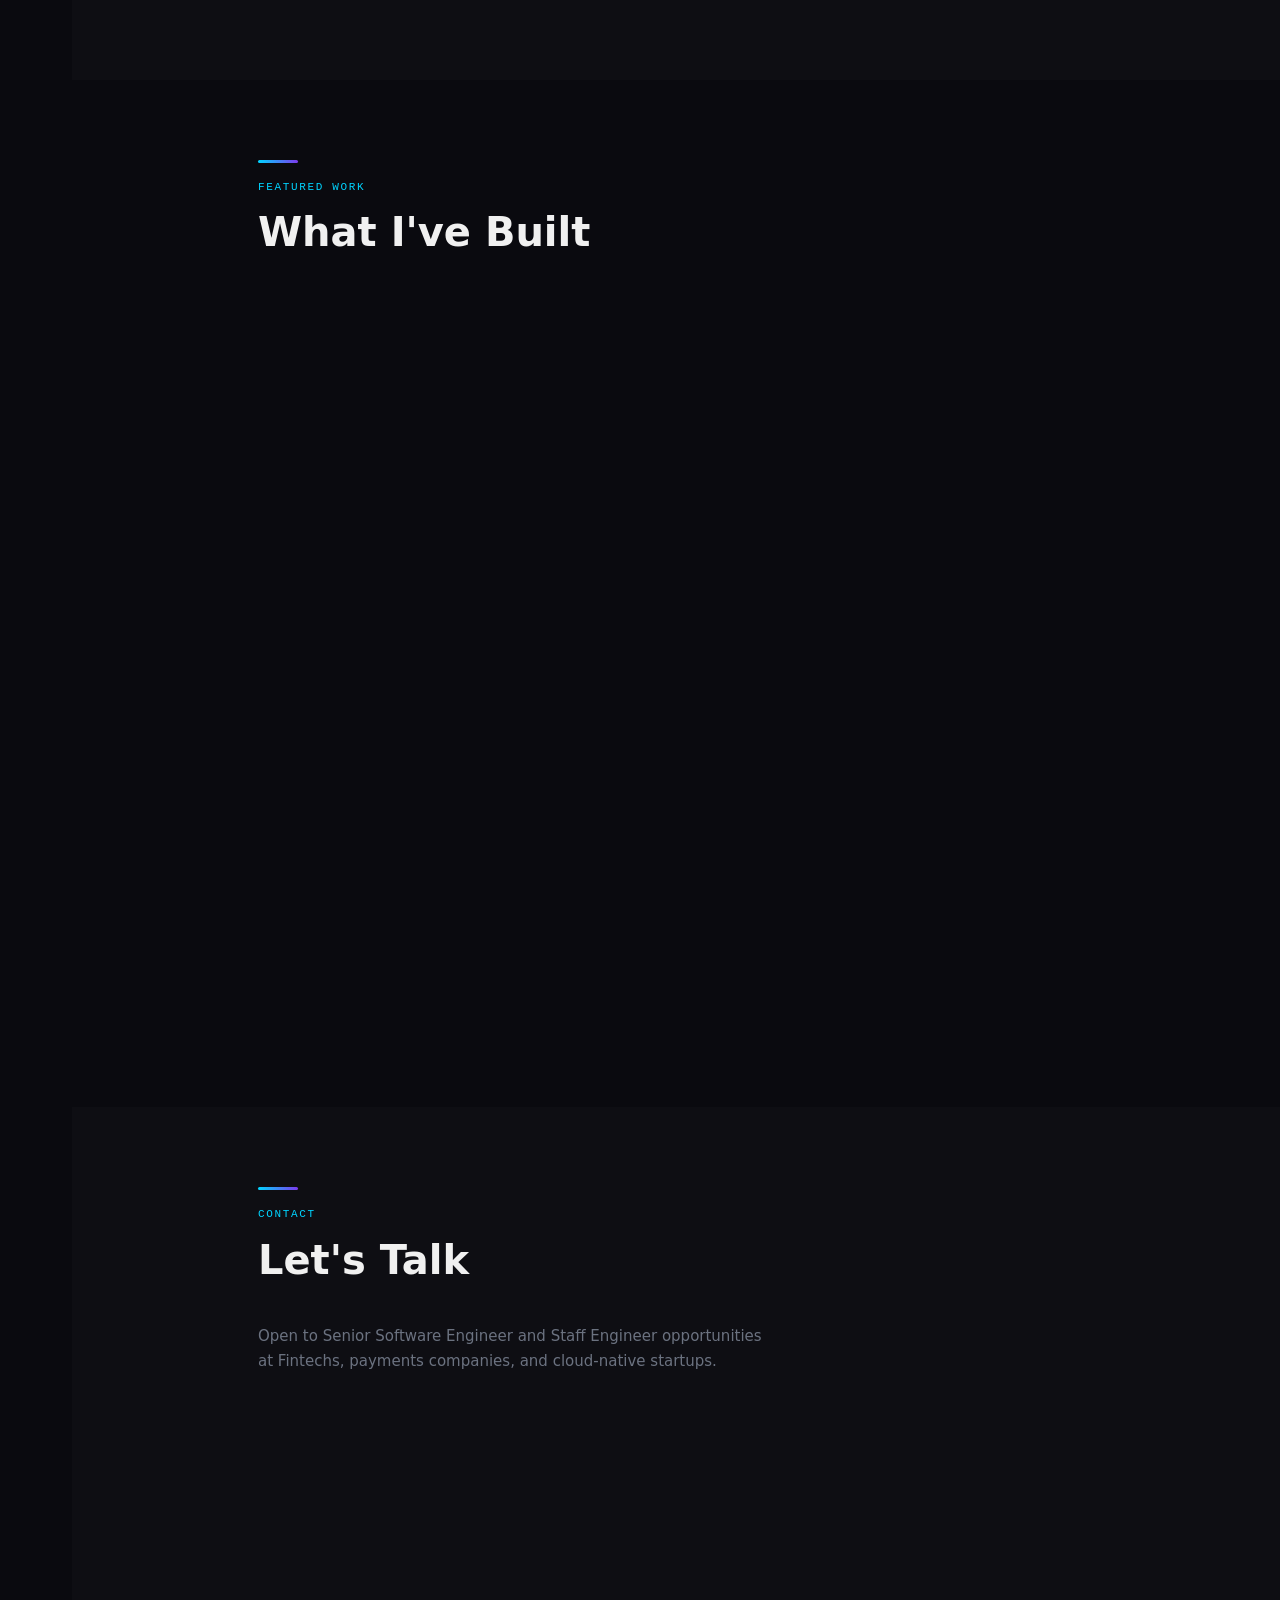
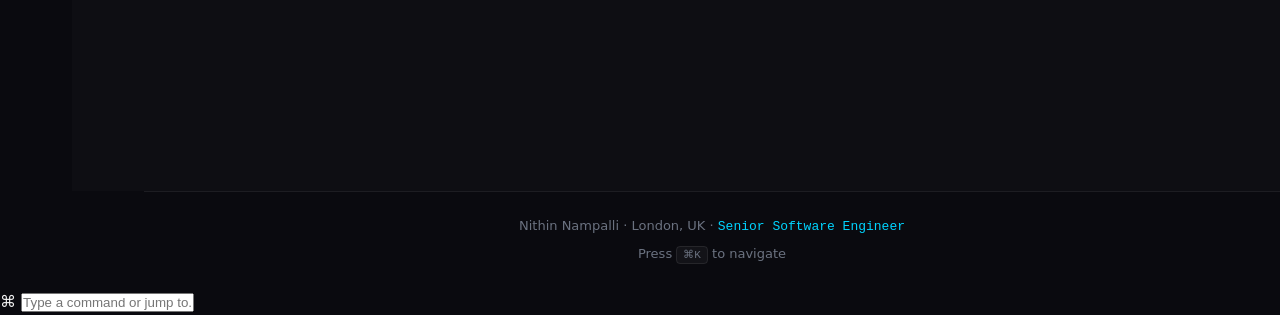
==== commit 00009a73: "feat: skills, projects, policy engine animation, contact section Co-Authored-By: Claude Sonnet 4.6 <" ====
--- a/index.html
+++ b/index.html
@@ -304,9 +304,184 @@
     </div>
   </div>
 </section>
-    <section id="skills"></section>
-    <section id="projects"></section>
-    <section id="contact"></section>
+    <section id="skills" class="section section--alt">
+  <div class="section-inner">
+    <div class="accent-bar"></div>
+    <p class="section-label">Skills</p>
+    <h2 class="section-title">Tech Stack</h2>
+    <div class="skills-grid reveal">
+      <div class="glass-card skill-group">
+        <h3 class="skill-group-title">☁️ Cloud &amp; Infrastructure</h3>
+        <div class="skill-chips">
+          <span class="chip chip--cyan">AWS Lambda</span>
+          <span class="chip chip--cyan">Amazon ECS</span>
+          <span class="chip chip--cyan">API Gateway</span>
+          <span class="chip chip--cyan">DynamoDB</span>
+          <span class="chip chip--cyan">Docker</span>
+          <span class="chip chip--cyan">Kubernetes</span>
+          <span class="chip chip--cyan">GCP</span>
+        </div>
+      </div>
+      <div class="glass-card skill-group">
+        <h3 class="skill-group-title">💻 Languages</h3>
+        <div class="skill-chips">
+          <span class="chip chip--violet">C#</span>
+          <span class="chip chip--violet">Java</span>
+          <span class="chip chip--violet">JavaScript</span>
+          <span class="chip chip--violet">TypeScript</span>
+          <span class="chip chip--violet">Python</span>
+        </div>
+      </div>
+      <div class="glass-card skill-group">
+        <h3 class="skill-group-title">⚛️ Frontend</h3>
+        <div class="skill-chips">
+          <span class="chip chip--violet">React.js</span>
+          <span class="chip chip--violet">Node.js</span>
+          <span class="chip chip--violet">HTML/CSS</span>
+          <span class="chip chip--violet">REST APIs</span>
+        </div>
+      </div>
+      <div class="glass-card skill-group">
+        <h3 class="skill-group-title">🤖 AI &amp; Integrations</h3>
+        <div class="skill-chips">
+          <span class="chip chip--green">Claude API</span>
+          <span class="chip chip--green">Gemini</span>
+          <span class="chip chip--green">Cursor</span>
+          <span class="chip chip--green">LLM Integration</span>
+          <span class="chip chip--green">Event-Driven Architecture</span>
+        </div>
+      </div>
+      <div class="glass-card skill-group">
+        <h3 class="skill-group-title">📊 Observability &amp; DevOps</h3>
+        <div class="skill-chips">
+          <span class="chip chip--cyan">DataDog</span>
+          <span class="chip chip--cyan">Jenkins</span>
+          <span class="chip chip--cyan">Azure DevOps</span>
+          <span class="chip chip--cyan">Git</span>
+          <span class="chip chip--cyan">CI/CD</span>
+        </div>
+      </div>
+      <div class="glass-card skill-group">
+        <h3 class="skill-group-title">🧪 Testing &amp; QA</h3>
+        <div class="skill-chips">
+          <span class="chip chip--violet">Selenium</span>
+          <span class="chip chip--violet">Cypress</span>
+          <span class="chip chip--violet">WebDriverIO</span>
+          <span class="chip chip--violet">BDD/Cucumber</span>
+          <span class="chip chip--violet">Postman</span>
+        </div>
+      </div>
+    </div>
+  </div>
+</section>
+    <section id="projects" class="section">
+  <div class="section-inner">
+    <div class="accent-bar"></div>
+    <p class="section-label">Featured Work</p>
+    <h2 class="section-title">What I've Built</h2>
+    <div class="projects-grid">
+
+      <div class="glass-card project-card project-card--featured reveal" id="policyEngineCard">
+        <div class="project-header">
+          <span class="project-tag">Checkout.com · 2022–Present</span>
+          <span class="chip chip--cyan">Featured</span>
+        </div>
+        <h3 class="project-title">Policy Engine</h3>
+        <p class="project-desc">Region-aware compliance decisioning system governing merchant onboarding across 8 global markets. Evaluates country-specific regulatory rules in real time for every new merchant.</p>
+        <div class="policy-flow" id="policyFlow" aria-label="Policy engine decision flow">
+          <div class="flow-step" data-step="0">🌐 Merchant URL</div>
+          <div class="flow-arrow" aria-hidden="true">→</div>
+          <div class="flow-step" data-step="1">🤖 AI Screening</div>
+          <div class="flow-arrow" aria-hidden="true">→</div>
+          <div class="flow-step" data-step="2">🌍 Region Check</div>
+          <div class="flow-arrow" aria-hidden="true">→</div>
+          <div class="flow-step" data-step="3">⚖️ Compliance</div>
+          <div class="flow-arrow" aria-hidden="true">→</div>
+          <div class="flow-step flow-step--decision" data-step="4">✅ Decision</div>
+        </div>
+        <div class="project-chips">
+          <span class="chip chip--cyan">C#</span>
+          <span class="chip chip--cyan">AWS Lambda</span>
+          <span class="chip chip--cyan">DynamoDB</span>
+          <span class="chip chip--cyan">Event-Driven</span>
+          <span class="chip chip--cyan">API Gateway</span>
+        </div>
+      </div>
+
+      <div class="glass-card project-card reveal">
+        <div class="project-header">
+          <span class="project-tag">Checkout.com · 2023</span>
+        </div>
+        <h3 class="project-title">AI Merchant URL Screener</h3>
+        <p class="project-desc">LLM-powered system that classifies Merchant Category Codes (MCC) directly from URLs, eliminating 1–2 hours of manual review per merchant onboarded.</p>
+        <div class="project-impact">
+          <span class="impact-pill">⚡ 1–2 hrs saved / merchant</span>
+          <span class="impact-pill">🤖 LLM-based classification</span>
+        </div>
+        <div class="project-chips">
+          <span class="chip chip--green">Claude API</span>
+          <span class="chip chip--green">Gemini</span>
+          <span class="chip chip--cyan">AWS</span>
+          <span class="chip chip--violet">C#</span>
+        </div>
+      </div>
+
+      <div class="glass-card project-card reveal">
+        <div class="project-header">
+          <span class="project-tag">Checkout.com · 2024</span>
+        </div>
+        <h3 class="project-title">Merchant Requirements Automation</h3>
+        <p class="project-desc">Automated flow that raises compliance requirements directly to merchants, replacing manual agent review and cutting merchant Time-to-Live from days to hours.</p>
+        <div class="project-impact">
+          <span class="impact-pill">🚀 Days → Hours TTL</span>
+          <span class="impact-pill">📉 Reduced agent workload</span>
+        </div>
+        <div class="project-chips">
+          <span class="chip chip--cyan">ECS</span>
+          <span class="chip chip--cyan">API Gateway</span>
+          <span class="chip chip--violet">React.js</span>
+          <span class="chip chip--cyan">DataDog</span>
+        </div>
+      </div>
+
+    </div>
+  </div>
+</section>
+    <section id="contact" class="section section--alt">
+  <div class="section-inner">
+    <div class="accent-bar"></div>
+    <p class="section-label">Contact</p>
+    <h2 class="section-title">Let's Talk</h2>
+    <p class="contact-sub">Open to Senior Software Engineer and Staff Engineer opportunities at Fintechs, payments companies, and cloud-native startups.</p>
+    <div class="contact-grid reveal">
+      <a href="mailto:nithin.nampalli@gmail.com" class="glass-card contact-card magnetic">
+        <span class="contact-icon">✉️</span>
+        <span class="contact-label">Email</span>
+        <span class="contact-value">nithin.nampalli@gmail.com</span>
+      </a>
+      <a href="https://www.linkedin.com/in/nithin-nampalli/" target="_blank" rel="noopener" class="glass-card contact-card magnetic">
+        <span class="contact-icon">💼</span>
+        <span class="contact-label">LinkedIn</span>
+        <span class="contact-value">nithin-nampalli</span>
+      </a>
+      <a href="https://github.com/nithinnampalli" target="_blank" rel="noopener" class="glass-card contact-card magnetic">
+        <span class="contact-icon">🐙</span>
+        <span class="contact-label">GitHub</span>
+        <span class="contact-value">nithinnampalli</span>
+      </a>
+      <a href="resume.html" target="_blank" class="glass-card contact-card magnetic">
+        <span class="contact-icon">📄</span>
+        <span class="contact-label">Resume</span>
+        <span class="contact-value">View &amp; Download PDF</span>
+      </a>
+    </div>
+  </div>
+</section>
+
+<footer>
+  <p>Nithin Nampalli · London, UK · <span class="footer-mono">Senior Software Engineer</span></p>
+  <p class="footer-kbd">Press <kbd>⌘K</kbd> to navigate</p>
+</footer>
   </main>
 
   <!-- Command palette -->
--- a/assets/css/style.css
+++ b/assets/css/style.css
@@ -410,3 +410,96 @@
 .timeline-bullets li { font-size: 14px; color: var(--muted); line-height: 1.6; padding-left: 16px; position: relative; }
 .timeline-bullets li::before { content: '→'; position: absolute; left: 0; color: var(--accent); font-size: 12px; }
 .timeline-bullets li strong { color: var(--text); }
+
+/* ============================================================
+   SKILLS
+   ============================================================ */
+.skills-grid {
+  display: grid;
+  grid-template-columns: repeat(auto-fit, minmax(260px, 1fr));
+  gap: 16px;
+}
+.skill-group { padding: 24px; }
+.skill-group-title { font-size: 14px; font-weight: 600; color: var(--text); margin-bottom: 14px; }
+.skill-chips { display: flex; flex-wrap: wrap; gap: 8px; }
+
+/* ============================================================
+   PROJECTS
+   ============================================================ */
+.projects-grid {
+  display: grid;
+  grid-template-columns: 1fr 1fr;
+  gap: 20px;
+}
+.project-card--featured { grid-column: 1 / -1; }
+.project-card { padding: 28px; display: flex; flex-direction: column; gap: 16px; }
+.project-header { display: flex; justify-content: space-between; align-items: center; }
+.project-tag { font-family: var(--font-mono); font-size: 11px; color: var(--muted); }
+.project-title { font-size: 20px; font-weight: 700; color: var(--text); }
+.project-desc  { font-size: 14px; color: var(--muted); line-height: 1.7; }
+.project-chips { display: flex; flex-wrap: wrap; gap: 6px; margin-top: auto; }
+.project-impact { display: flex; flex-wrap: wrap; gap: 8px; }
+.impact-pill {
+  font-size: 12px; font-family: var(--font-mono);
+  padding: 4px 12px;
+  background: rgba(0,255,136,0.06);
+  border: 1px solid rgba(0,255,136,0.2);
+  border-radius: 100px; color: var(--green);
+}
+.policy-flow {
+  display: flex; align-items: center; flex-wrap: wrap; gap: 8px;
+  padding: 16px;
+  background: rgba(0,0,0,0.3);
+  border-radius: var(--radius-sm);
+  border: 1px solid var(--glass-border);
+}
+.flow-step {
+  font-family: var(--font-mono); font-size: 12px;
+  padding: 6px 12px; border-radius: 6px;
+  background: rgba(255,255,255,0.04);
+  border: 1px solid var(--glass-border);
+  color: var(--muted);
+  transition: background 0.4s, border-color 0.4s, color 0.4s, box-shadow 0.4s;
+}
+.flow-step.active {
+  background: rgba(0,212,255,0.1); border-color: var(--accent);
+  color: var(--accent); box-shadow: 0 0 10px var(--accent-glow);
+}
+.flow-step--decision.active {
+  background: rgba(0,255,136,0.1); border-color: var(--green);
+  color: var(--green); box-shadow: 0 0 10px var(--green-glow);
+}
+.flow-arrow { color: var(--muted); font-size: 14px; }
+@media (max-width: 768px) { .projects-grid { grid-template-columns: 1fr; } }
+
+/* ============================================================
+   CONTACT & FOOTER
+   ============================================================ */
+.contact-sub { color: var(--muted); font-size: 15px; max-width: 520px; margin-bottom: 40px; line-height: 1.7; }
+.contact-grid {
+  display: grid;
+  grid-template-columns: repeat(auto-fit, minmax(200px, 1fr));
+  gap: 16px;
+}
+.contact-card { padding: 24px; display: flex; flex-direction: column; gap: 6px; cursor: none; }
+.contact-icon { font-size: 24px; }
+.contact-label { font-family: var(--font-mono); font-size: 11px; color: var(--muted); letter-spacing: 0.1em; text-transform: uppercase; }
+.contact-value { font-size: 14px; color: var(--text); }
+.contact-card:hover .contact-value { color: var(--accent); }
+
+footer {
+  border-top: 1px solid var(--glass-border);
+  padding: 24px 32px;
+  text-align: center;
+  color: var(--muted);
+  font-size: 13px;
+  display: flex; flex-direction: column; gap: 6px;
+  margin-left: 72px;
+}
+.footer-mono { font-family: var(--font-mono); color: var(--accent); }
+kbd {
+  background: var(--glass); border: 1px solid var(--glass-border);
+  padding: 2px 6px; border-radius: 4px;
+  font-family: var(--font-mono); font-size: 11px;
+}
+@media (max-width: 768px) { footer { margin-left: 0; } }
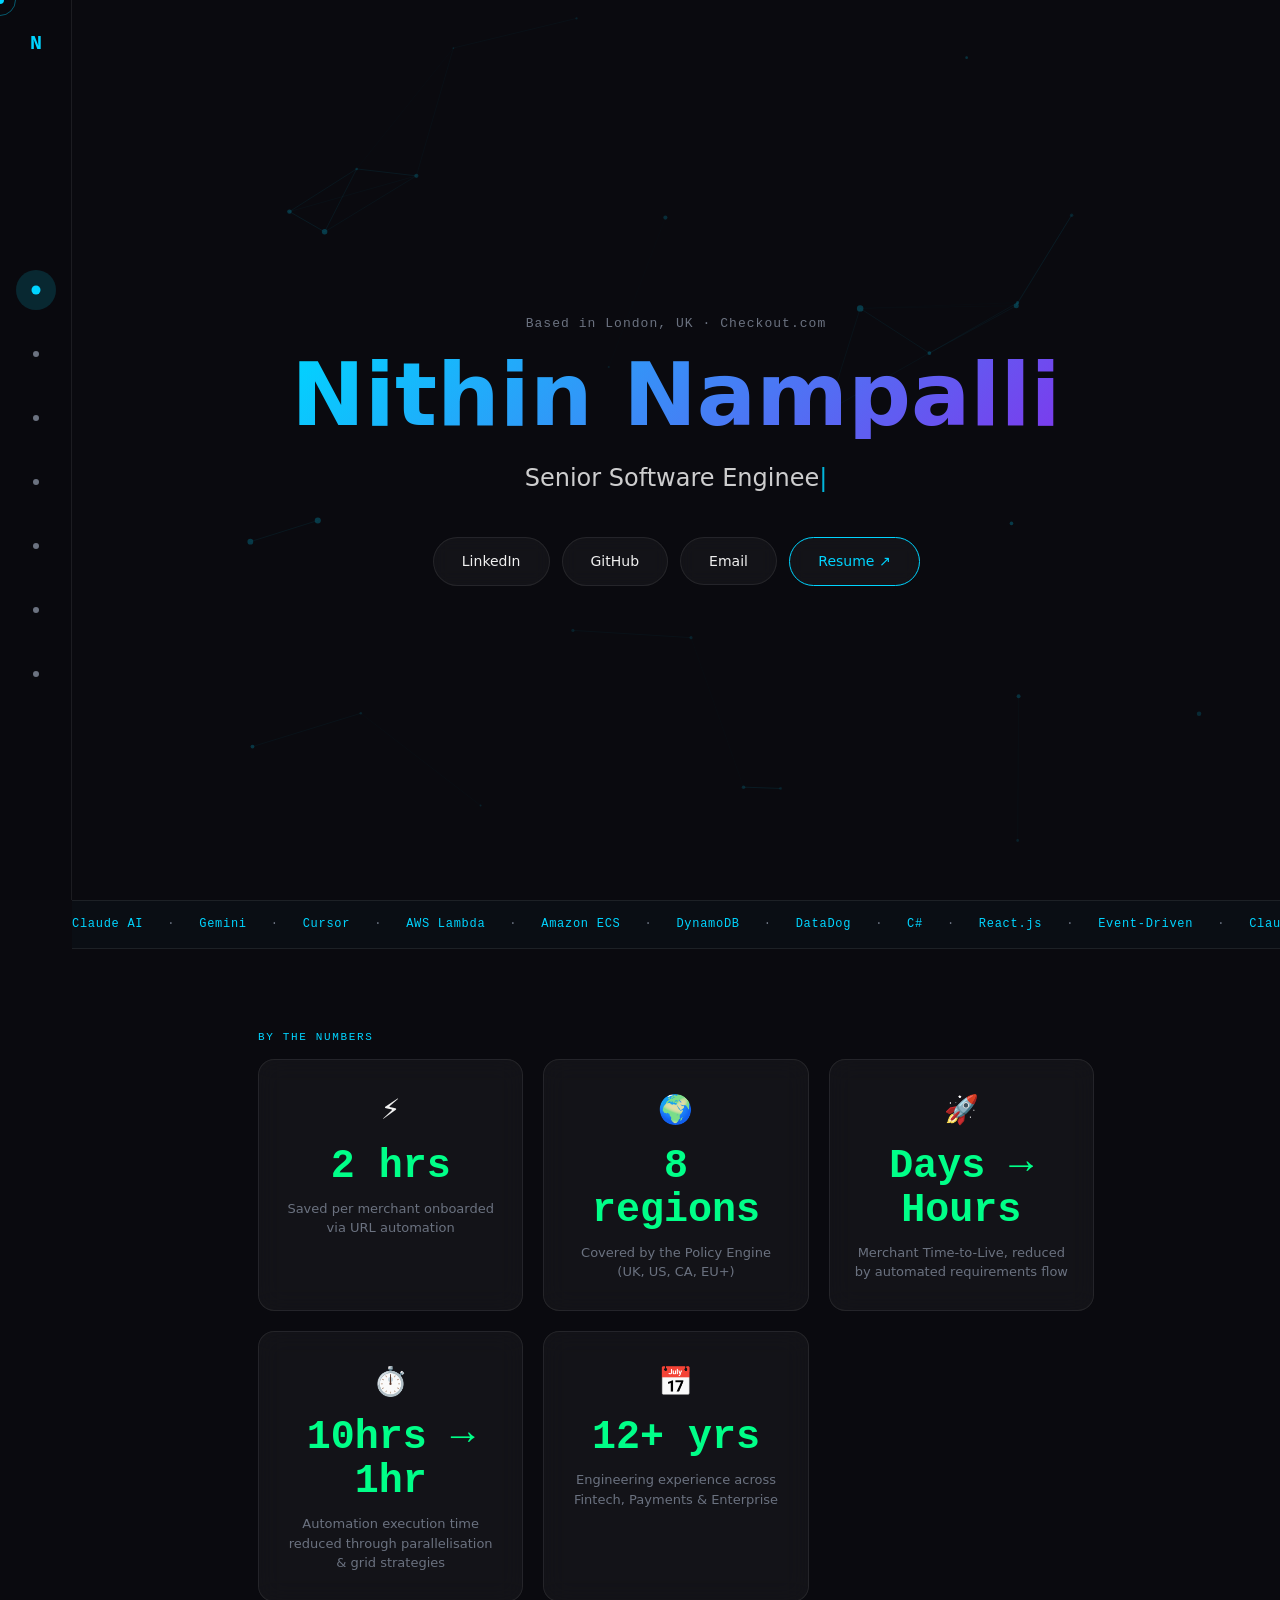
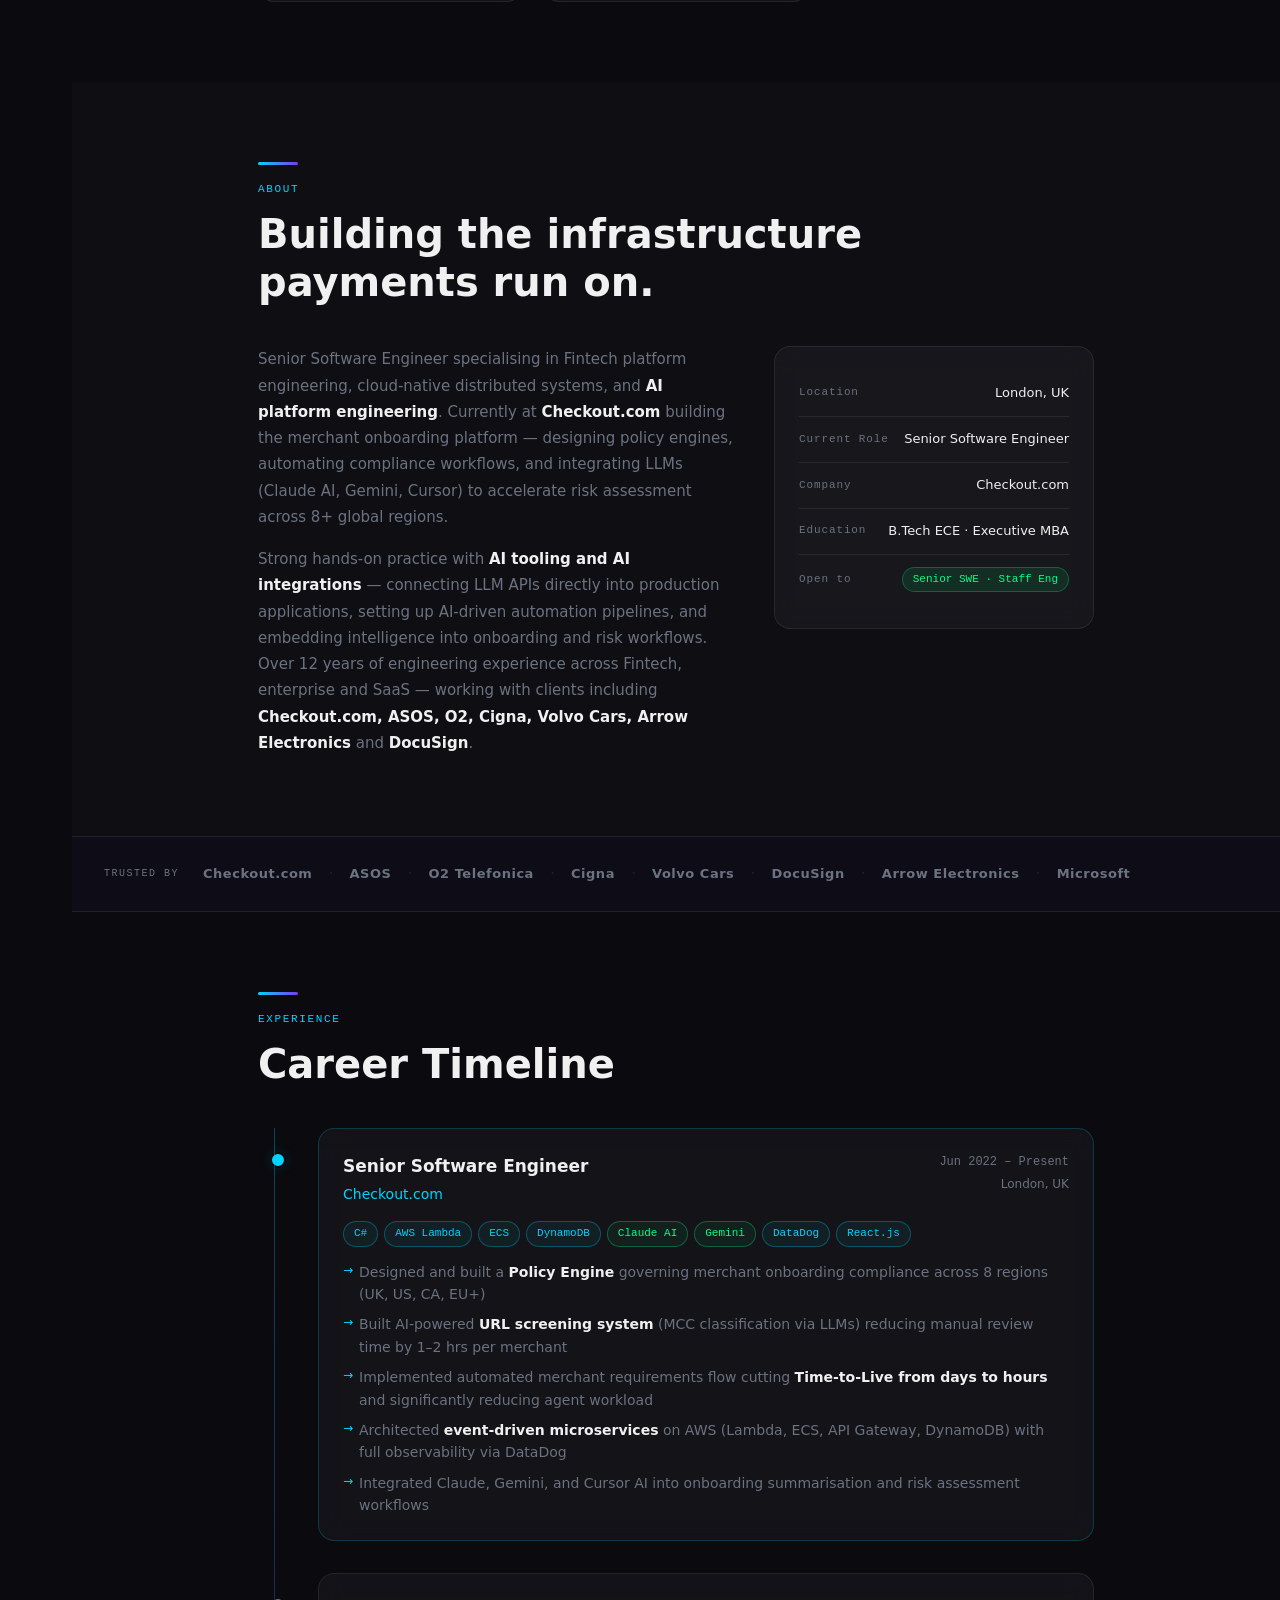
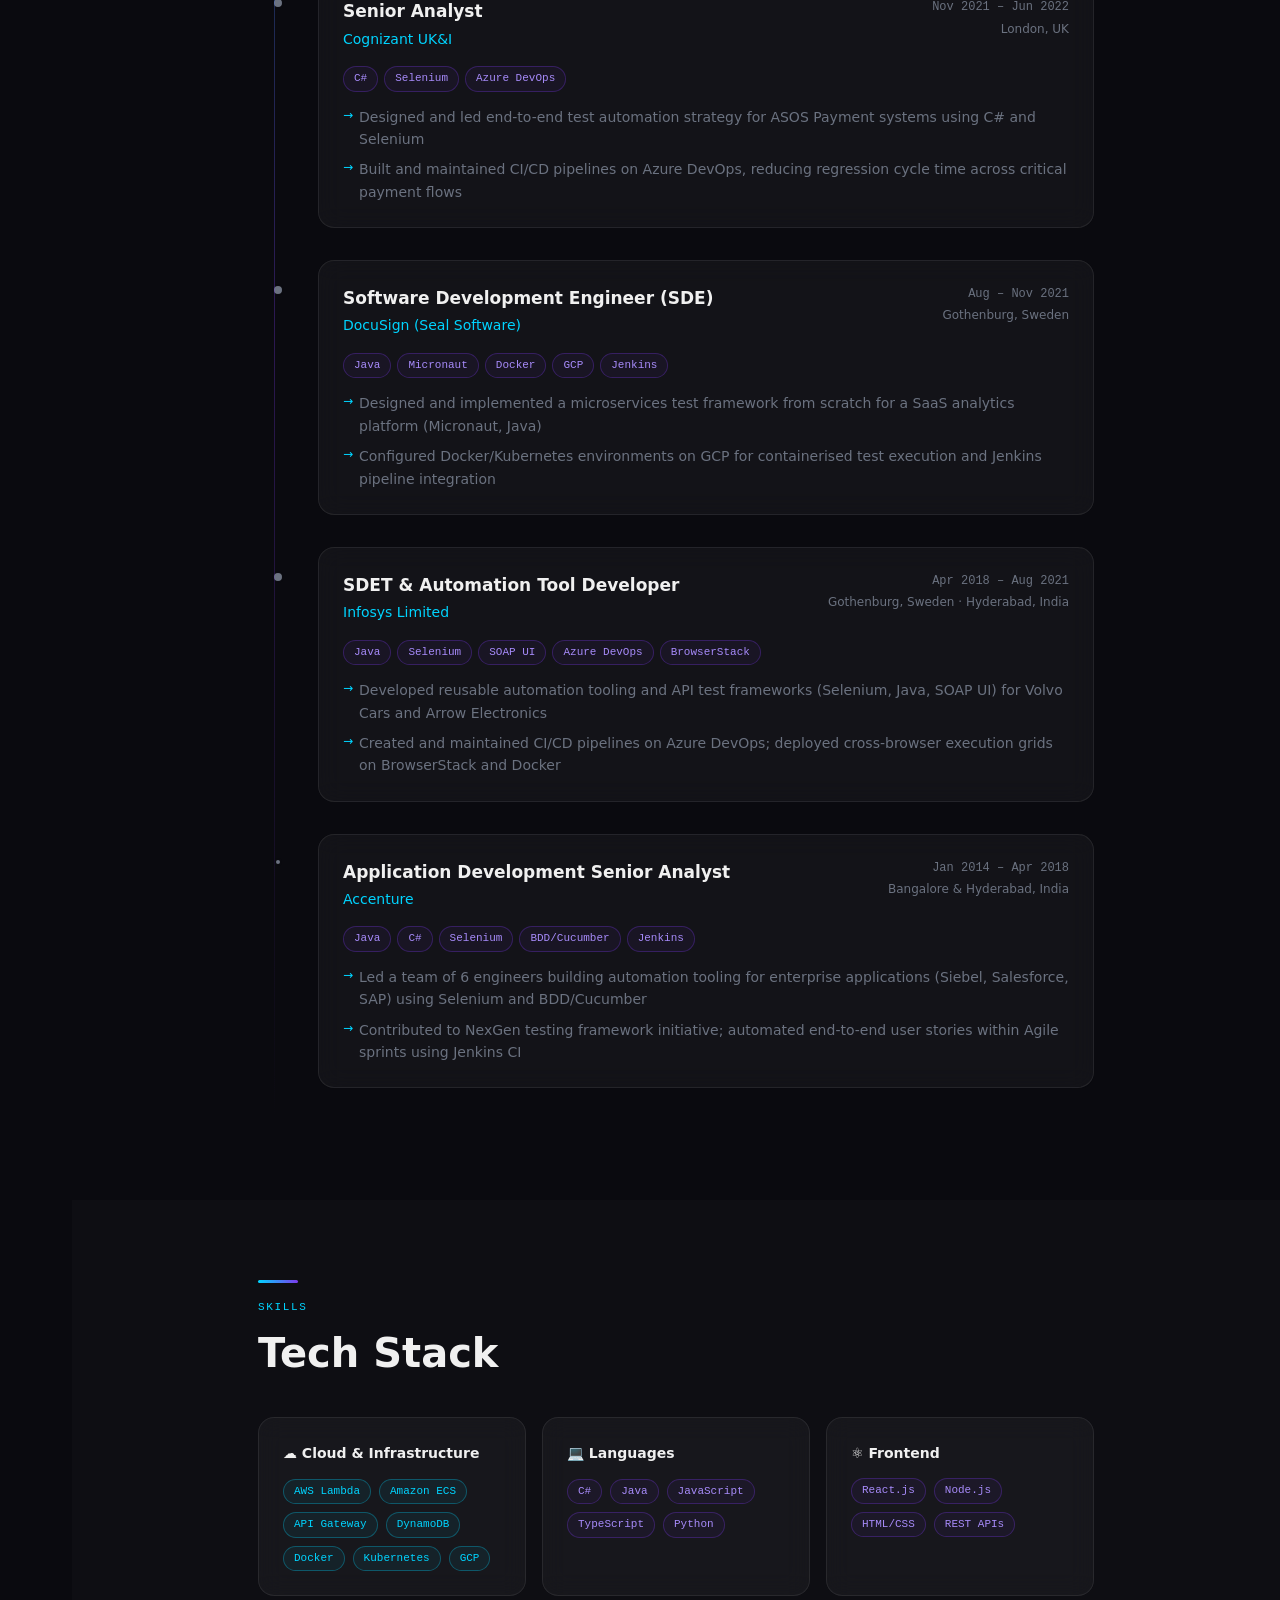
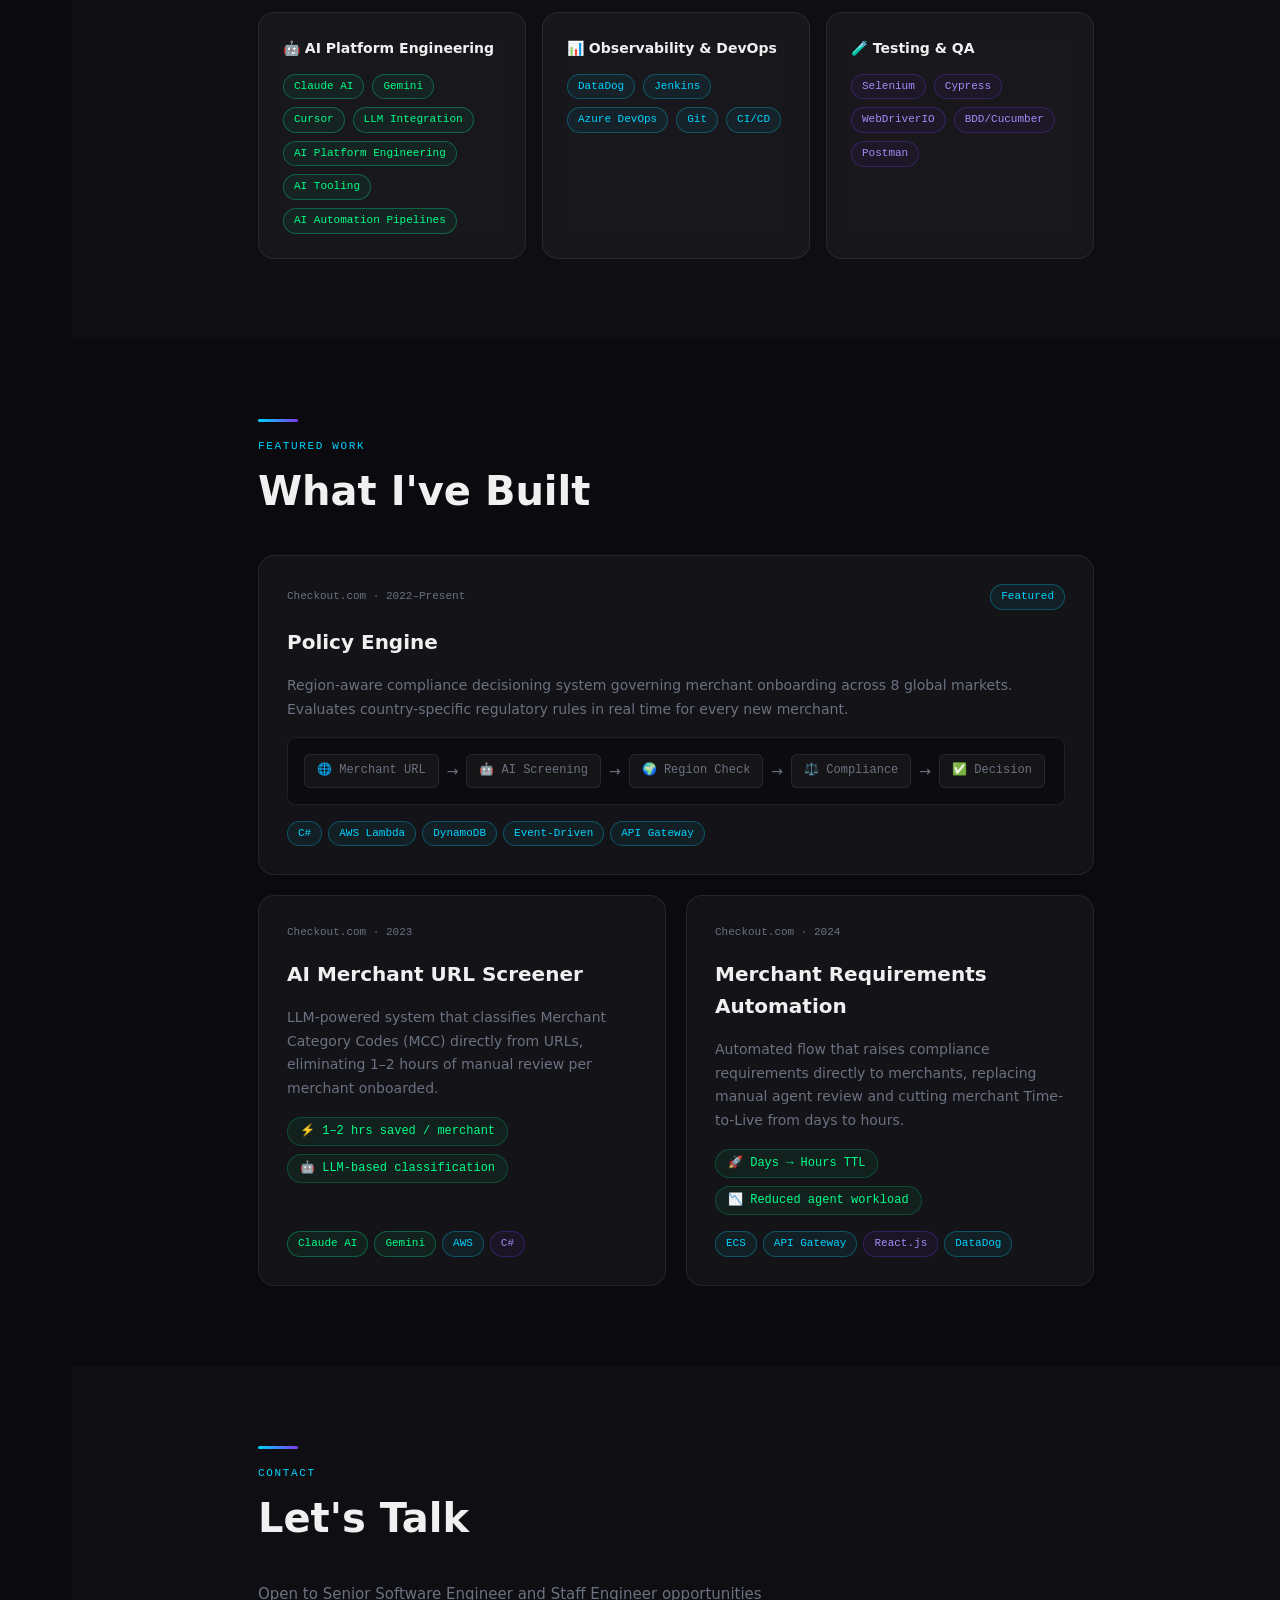
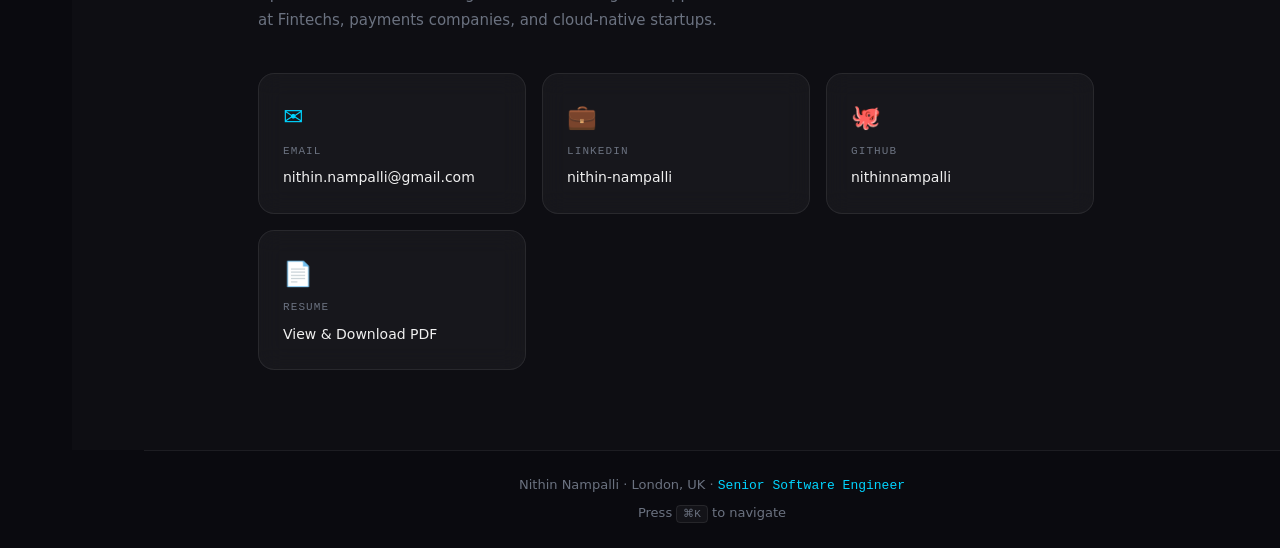
==== commit 54a7b558: "feat: content corrections and AI Platform Engineering emphasis - Fix job titles: Cognizant → Senior " ====
--- a/index.html
+++ b/index.html
@@ -71,7 +71,7 @@
 <!-- AI Badge Ticker — immediately after hero section -->
 <div class="ai-ticker" aria-hidden="true">
   <div class="ai-ticker-track">
-    <span>Claude API</span><span>·</span>
+    <span>Claude AI</span><span>·</span>
     <span>Gemini</span><span>·</span>
     <span>Cursor</span><span>·</span>
     <span>AWS Lambda</span><span>·</span>
@@ -81,7 +81,7 @@
     <span>C#</span><span>·</span>
     <span>React.js</span><span>·</span>
     <span>Event-Driven</span><span>·</span>
-    <span>Claude API</span><span>·</span>
+    <span>Claude AI</span><span>·</span>
     <span>Gemini</span><span>·</span>
     <span>Cursor</span><span>·</span>
     <span>AWS Lambda</span><span>·</span>
@@ -112,6 +112,11 @@
         <div class="impact-value"><span class="count-val">—</span></div>
         <div class="impact-label">Merchant Time-to-Live, reduced by automated requirements flow</div>
       </div>
+      <div class="glass-card impact-card reveal" data-count-type="text" data-count-text="10hrs → 1hr">
+        <div class="impact-icon">⏱️</div>
+        <div class="impact-value"><span class="count-val">—</span></div>
+        <div class="impact-label">Automation execution time reduced through parallelisation & grid strategies</div>
+      </div>
       <div class="glass-card impact-card reveal" data-count-end="12" data-count-suffix="+">
         <div class="impact-icon">📅</div>
         <div class="impact-value"><span class="count-val">0</span>+ yrs</div>
@@ -127,8 +132,8 @@
     <h2 class="section-title">Building the infrastructure<br>payments run on.</h2>
     <div class="about-grid reveal">
       <div class="about-bio">
-        <p>Senior Software Engineer specialising in Fintech platform engineering, cloud-native distributed systems, and AI integrations. Currently at <strong>Checkout.com</strong> building the merchant onboarding platform — designing policy engines, automating compliance workflows, and integrating LLMs (Claude, Gemini) to accelerate risk assessment across 8+ global regions.</p>
-        <p>Over 12 years of engineering experience spanning the full stack — from building test automation tooling at Accenture and Infosys, to designing microservices and event-driven architectures at DocuSign and Checkout.com. I build things that scale, things that are observable, and things that make other engineers' lives easier.</p>
+        <p>Senior Software Engineer specialising in Fintech platform engineering, cloud-native distributed systems, and <strong>AI platform engineering</strong>. Currently at <strong>Checkout.com</strong> building the merchant onboarding platform — designing policy engines, automating compliance workflows, and integrating LLMs (Claude AI, Gemini, Cursor) to accelerate risk assessment across 8+ global regions.</p>
+        <p>Strong hands-on practice with <strong>AI tooling and AI integrations</strong> — connecting LLM APIs directly into production applications, setting up AI-driven automation pipelines, and embedding intelligence into onboarding and risk workflows. Over 12 years of engineering experience across Fintech, enterprise and SaaS — working with clients including <strong>Checkout.com, ASOS, O2, Cigna, Volvo Cars, Arrow Electronics</strong> and <strong>DocuSign</strong>.</p>
       </div>
       <div class="about-details glass-card">
         <div class="about-detail-row">
@@ -155,6 +160,29 @@
     </div>
   </div>
 </section>
+
+<!-- Notable Clients Strip -->
+<div class="clients-strip">
+  <p class="clients-label">Trusted by</p>
+  <div class="clients-track">
+    <span class="client-name">Checkout.com</span>
+    <span class="client-sep">·</span>
+    <span class="client-name">ASOS</span>
+    <span class="client-sep">·</span>
+    <span class="client-name">O2 Telefonica</span>
+    <span class="client-sep">·</span>
+    <span class="client-name">Cigna</span>
+    <span class="client-sep">·</span>
+    <span class="client-name">Volvo Cars</span>
+    <span class="client-sep">·</span>
+    <span class="client-name">DocuSign</span>
+    <span class="client-sep">·</span>
+    <span class="client-name">Arrow Electronics</span>
+    <span class="client-sep">·</span>
+    <span class="client-name">Microsoft</span>
+  </div>
+</div>
+
     <section id="experience" class="section">
   <div class="section-inner">
     <div class="accent-bar"></div>
@@ -180,7 +208,7 @@
             <span class="chip chip--cyan">AWS Lambda</span>
             <span class="chip chip--cyan">ECS</span>
             <span class="chip chip--cyan">DynamoDB</span>
-            <span class="chip chip--green">Claude API</span>
+            <span class="chip chip--green">Claude AI</span>
             <span class="chip chip--green">Gemini</span>
             <span class="chip chip--cyan">DataDog</span>
             <span class="chip chip--cyan">React.js</span>
@@ -200,7 +228,7 @@
         <div class="glass-card timeline-card">
           <div class="timeline-header">
             <div>
-              <h3 class="timeline-role">Senior Associate SDET</h3>
+              <h3 class="timeline-role">Senior Analyst</h3>
               <p class="timeline-company">Cognizant UK&amp;I</p>
             </div>
             <div class="timeline-meta">
@@ -225,7 +253,7 @@
         <div class="glass-card timeline-card">
           <div class="timeline-header">
             <div>
-              <h3 class="timeline-role">Software Development Engineer in Test</h3>
+              <h3 class="timeline-role">Software Development Engineer (SDE)</h3>
               <p class="timeline-company">DocuSign (Seal Software)</p>
             </div>
             <div class="timeline-meta">
@@ -342,13 +370,15 @@
         </div>
       </div>
       <div class="glass-card skill-group">
-        <h3 class="skill-group-title">🤖 AI &amp; Integrations</h3>
+        <h3 class="skill-group-title">🤖 AI Platform Engineering</h3>
         <div class="skill-chips">
-          <span class="chip chip--green">Claude API</span>
+          <span class="chip chip--green">Claude AI</span>
           <span class="chip chip--green">Gemini</span>
           <span class="chip chip--green">Cursor</span>
           <span class="chip chip--green">LLM Integration</span>
-          <span class="chip chip--green">Event-Driven Architecture</span>
+          <span class="chip chip--green">AI Platform Engineering</span>
+          <span class="chip chip--green">AI Tooling</span>
+          <span class="chip chip--green">AI Automation Pipelines</span>
         </div>
       </div>
       <div class="glass-card skill-group">
@@ -419,7 +449,7 @@
           <span class="impact-pill">🤖 LLM-based classification</span>
         </div>
         <div class="project-chips">
-          <span class="chip chip--green">Claude API</span>
+          <span class="chip chip--green">Claude AI</span>
           <span class="chip chip--green">Gemini</span>
           <span class="chip chip--cyan">AWS</span>
           <span class="chip chip--violet">C#</span>
--- a/assets/css/style.css
+++ b/assets/css/style.css
@@ -503,3 +503,93 @@
   font-family: var(--font-mono); font-size: 11px;
 }
 @media (max-width: 768px) { footer { margin-left: 0; } }
+
+/* ============================================================
+   COMMAND PALETTE
+   ============================================================ */
+.palette-overlay {
+  position: fixed; inset: 0;
+  background: rgba(0,0,0,0.7);
+  backdrop-filter: blur(4px);
+  z-index: 10000;
+  display: none;
+  align-items: flex-start;
+  justify-content: center;
+  padding-top: 20vh;
+}
+.palette-overlay.open { display: flex; }
+.palette {
+  background: #12121a;
+  border: 1px solid var(--glass-border);
+  border-radius: var(--radius);
+  width: 560px; max-width: 90vw;
+  overflow: hidden;
+  box-shadow: 0 24px 80px rgba(0,0,0,0.8), 0 0 0 1px rgba(0,212,255,0.1);
+}
+.palette-input-wrap {
+  display: flex; align-items: center; gap: 12px;
+  padding: 16px 20px;
+  border-bottom: 1px solid var(--glass-border);
+}
+.palette-icon { color: var(--muted); font-size: 16px; }
+.palette-input {
+  flex: 1; background: none; border: none; outline: none;
+  color: var(--text); font-family: var(--font-mono); font-size: 15px;
+}
+.palette-input::placeholder { color: var(--muted); }
+.palette-results { list-style: none; max-height: 360px; overflow-y: auto; padding: 8px; }
+.palette-item {
+  display: flex; align-items: center; gap: 12px;
+  padding: 10px 14px; border-radius: var(--radius-sm);
+  cursor: pointer; color: var(--muted); font-size: 14px;
+  transition: background var(--transition), color var(--transition);
+}
+.palette-item:hover, .palette-item.selected {
+  background: var(--accent-glow); color: var(--text);
+}
+.palette-item-icon { font-size: 16px; width: 24px; text-align: center; }
+.palette-item-label { flex: 1; }
+.palette-section-label {
+  padding: 8px 14px 4px;
+  font-family: var(--font-mono); font-size: 10px;
+  letter-spacing: 0.1em; text-transform: uppercase;
+  color: var(--muted); opacity: 0.6;
+}
+
+/* ============================================================
+   NOTABLE CLIENTS STRIP
+   ============================================================ */
+.clients-strip {
+  padding: 24px 32px;
+  border-top: 1px solid var(--glass-border);
+  border-bottom: 1px solid var(--glass-border);
+  background: rgba(124,58,237,0.03);
+  display: flex;
+  align-items: center;
+  gap: 24px;
+  flex-wrap: wrap;
+}
+.clients-label {
+  font-family: var(--font-mono);
+  font-size: 10px;
+  letter-spacing: 0.15em;
+  text-transform: uppercase;
+  color: var(--muted);
+  white-space: nowrap;
+  flex-shrink: 0;
+}
+.clients-track {
+  display: flex;
+  align-items: center;
+  gap: 16px;
+  flex-wrap: wrap;
+}
+.client-name {
+  font-size: 13px;
+  font-weight: 600;
+  color: var(--muted);
+  letter-spacing: 0.04em;
+  transition: color var(--transition);
+}
+.client-name:hover { color: var(--text); }
+.client-sep { color: var(--glass-border); font-size: 16px; }
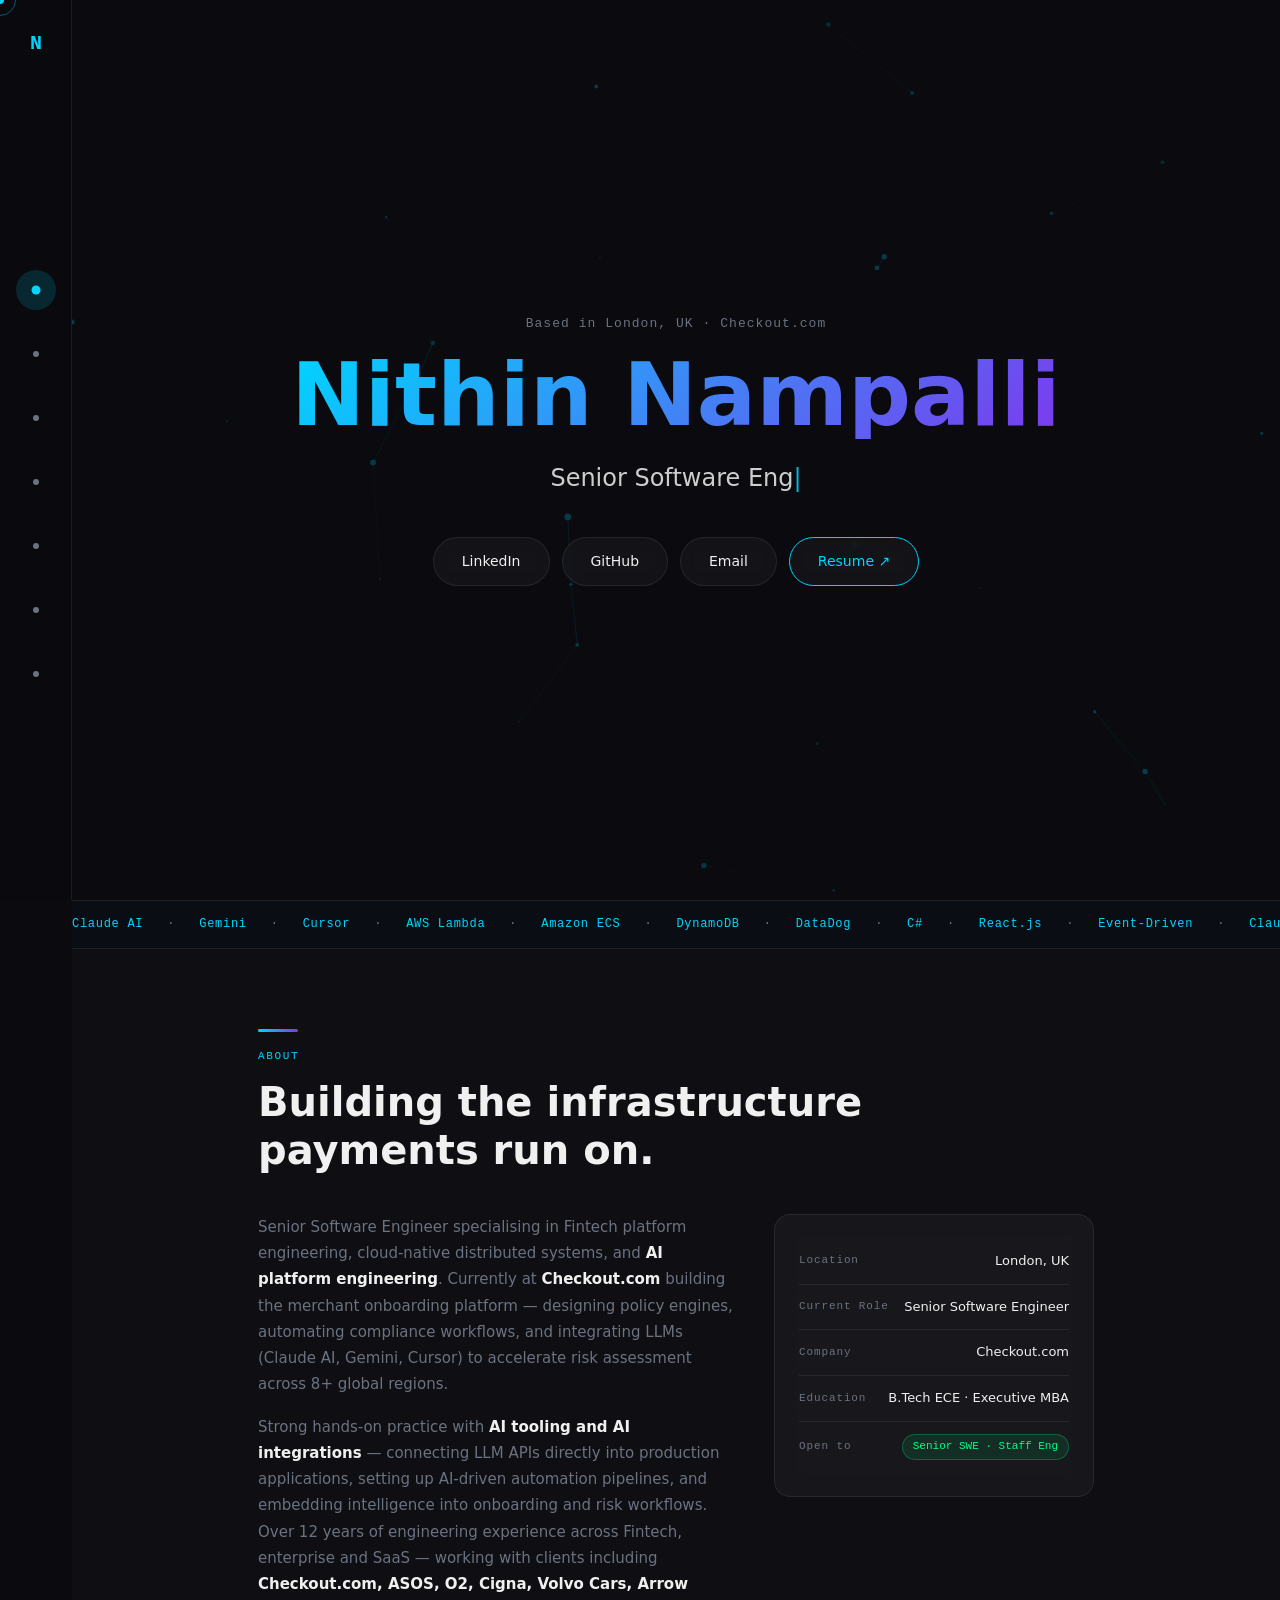
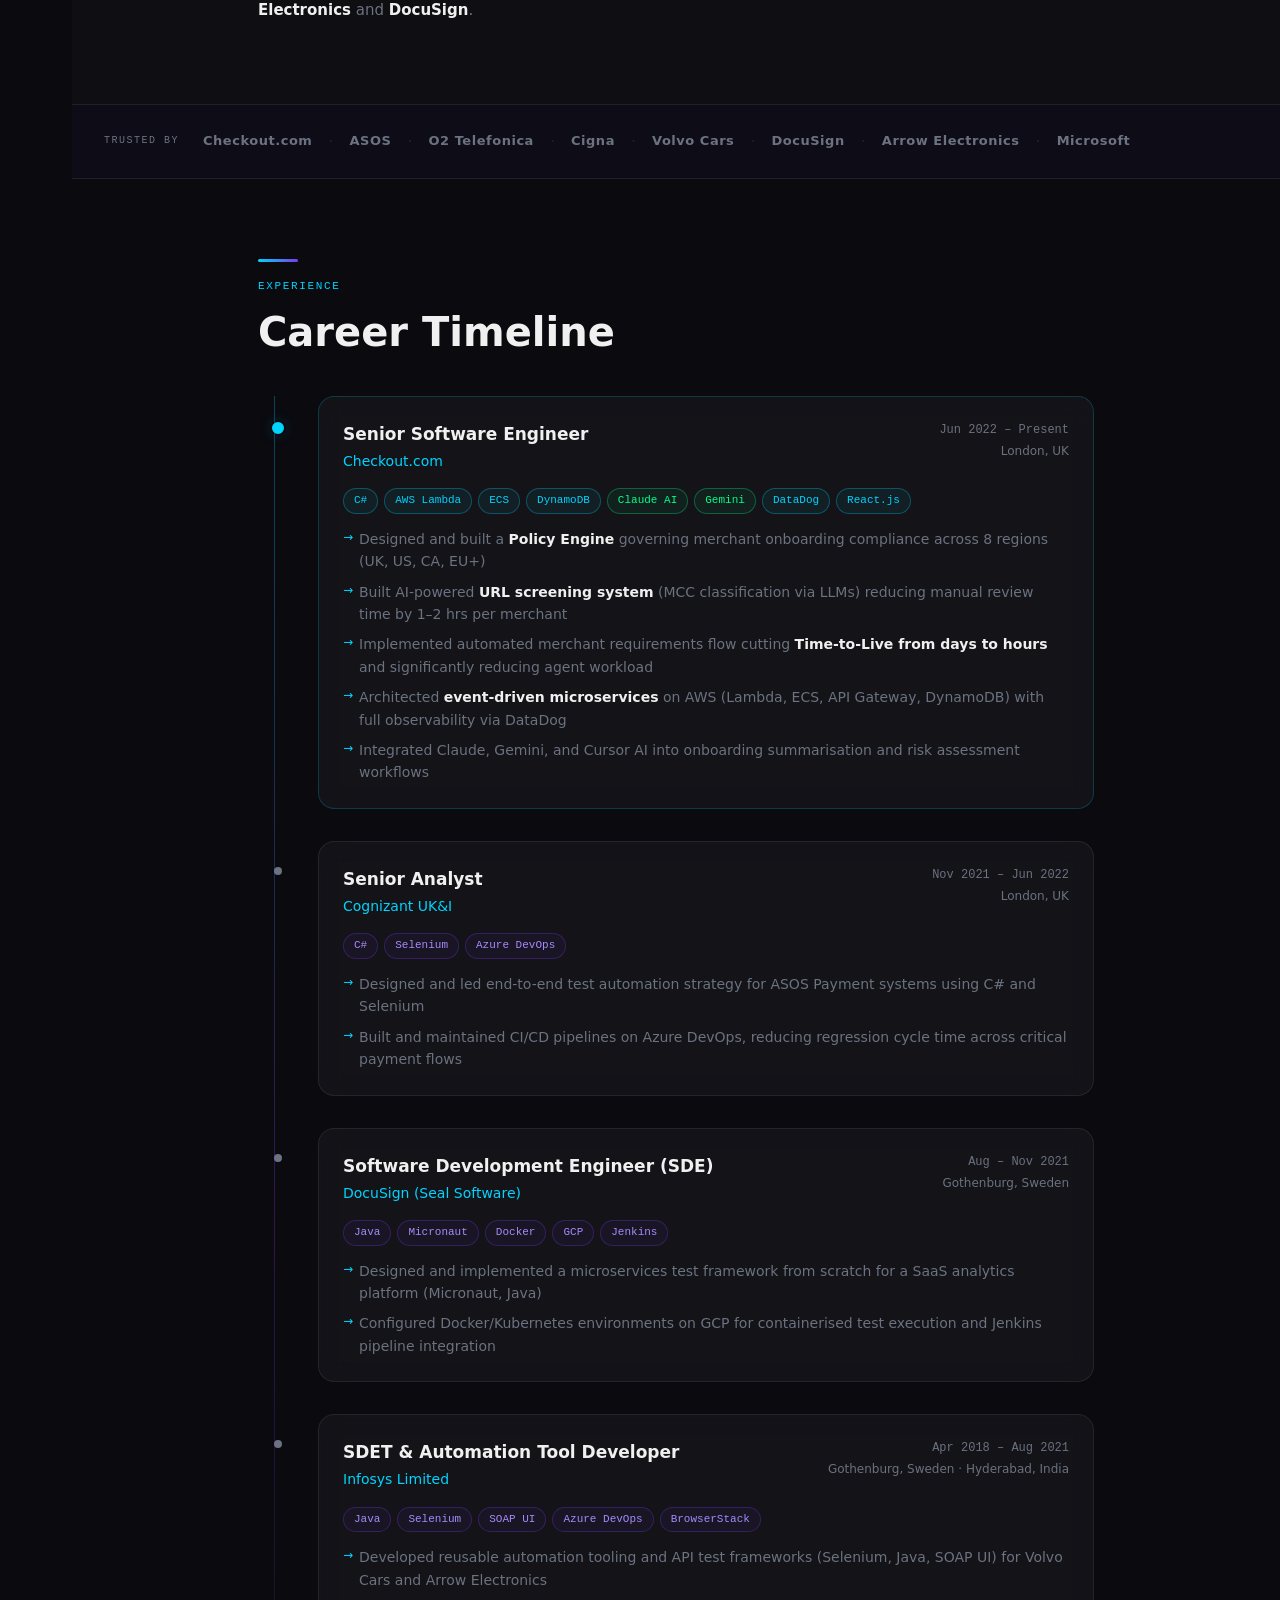
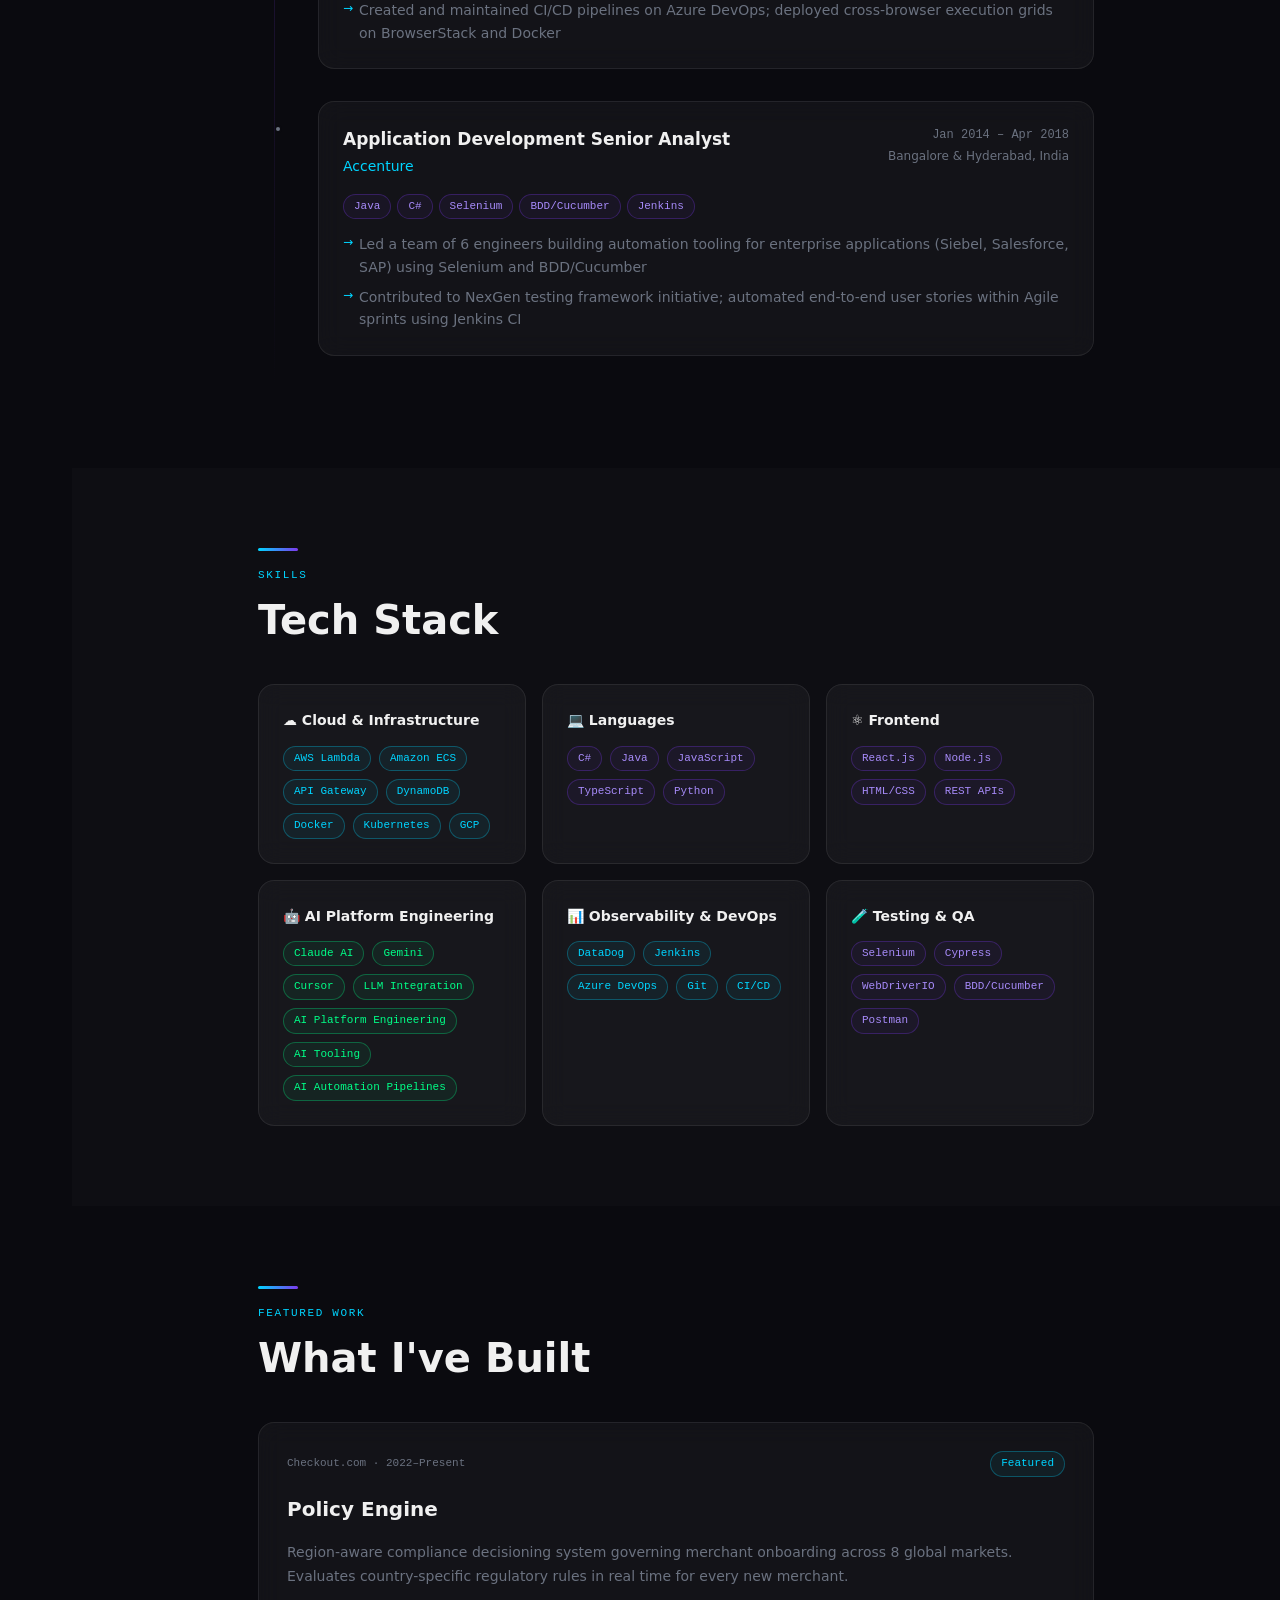
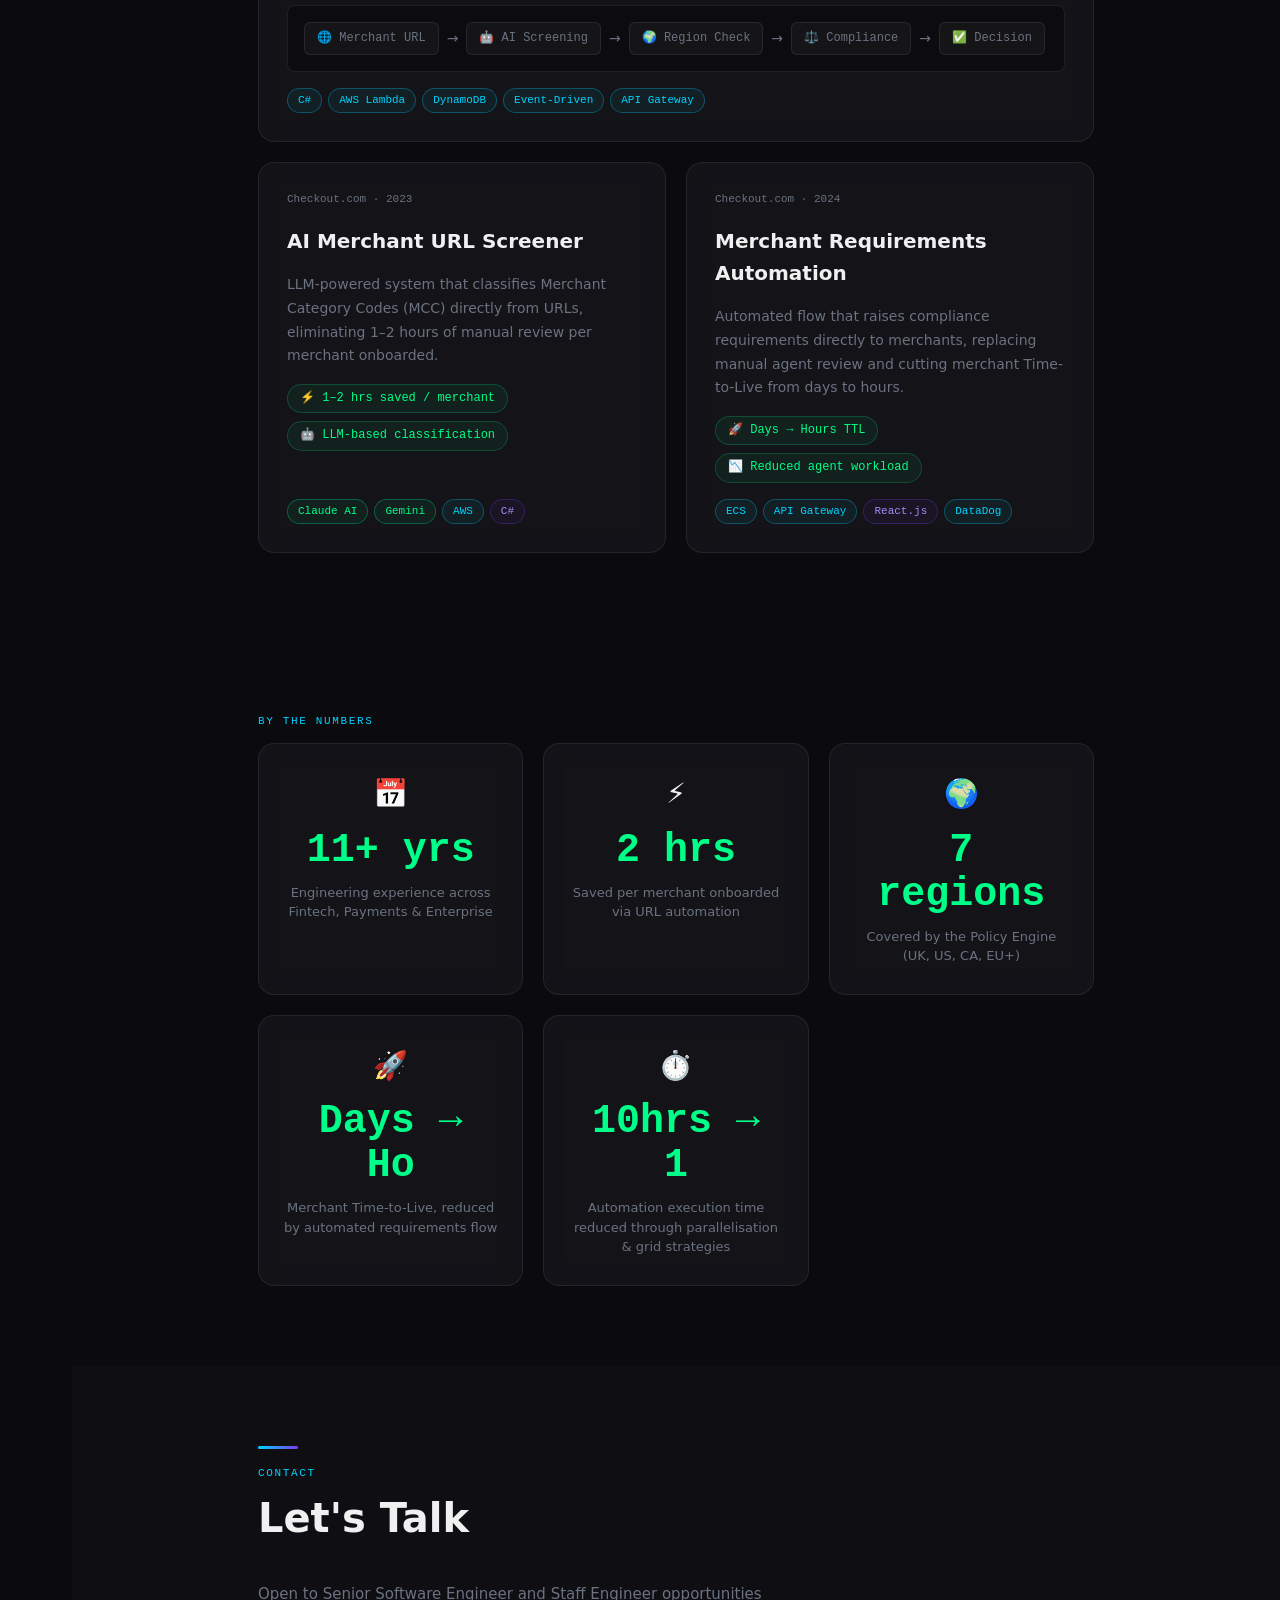
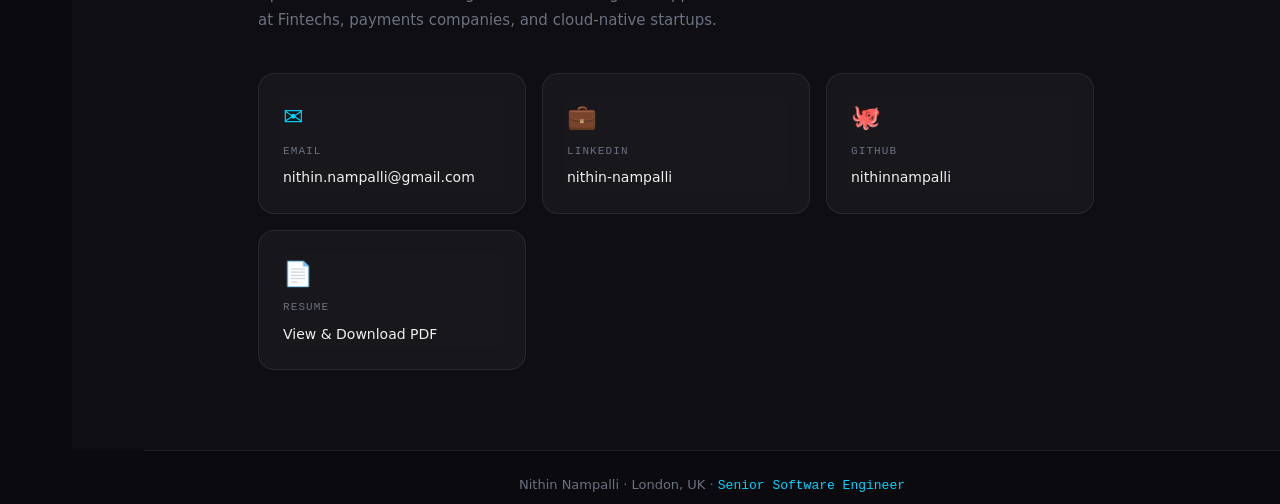
==== commit 322e9420: "feat: move impact section before contact, reorder 12+ yrs card first Move "By the Numbers" from seco" ====
--- a/index.html
+++ b/index.html
@@ -36,11 +36,11 @@
     <div class="nav-logo">N</div>
     <ul class="nav-links">
       <li><a href="#hero"       class="nav-link active" data-label="Home">       <span class="nav-dot"></span></a></li>
-      <li><a href="#impact"     class="nav-link"        data-label="Impact">     <span class="nav-dot"></span></a></li>
       <li><a href="#about"      class="nav-link"        data-label="About">      <span class="nav-dot"></span></a></li>
       <li><a href="#experience" class="nav-link"        data-label="Experience"> <span class="nav-dot"></span></a></li>
       <li><a href="#skills"     class="nav-link"        data-label="Skills">     <span class="nav-dot"></span></a></li>
       <li><a href="#projects"   class="nav-link"        data-label="Projects">   <span class="nav-dot"></span></a></li>
+      <li><a href="#impact"     class="nav-link"        data-label="Impact">     <span class="nav-dot"></span></a></li>
       <li><a href="#contact"    class="nav-link"        data-label="Contact">    <span class="nav-dot"></span></a></li>
     </ul>
   </nav>
@@ -93,38 +93,6 @@
     <span>Event-Driven</span><span>·</span>
   </div>
 </div>
-    <section id="impact" class="section">
-  <div class="section-inner">
-    <p class="section-label">By the numbers</p>
-    <div class="impact-grid">
-      <div class="glass-card impact-card reveal" data-count-end="2" data-count-suffix=" hrs" data-count-prefix="1–">
-        <div class="impact-icon">⚡</div>
-        <div class="impact-value"><span class="count-val">0</span> hrs</div>
-        <div class="impact-label">Saved per merchant onboarded via URL automation</div>
-      </div>
-      <div class="glass-card impact-card reveal" data-count-end="8" data-count-suffix="">
-        <div class="impact-icon">🌍</div>
-        <div class="impact-value"><span class="count-val">0</span> regions</div>
-        <div class="impact-label">Covered by the Policy Engine (UK, US, CA, EU+)</div>
-      </div>
-      <div class="glass-card impact-card reveal" data-count-type="text" data-count-text="Days → Hours">
-        <div class="impact-icon">🚀</div>
-        <div class="impact-value"><span class="count-val">—</span></div>
-        <div class="impact-label">Merchant Time-to-Live, reduced by automated requirements flow</div>
-      </div>
-      <div class="glass-card impact-card reveal" data-count-type="text" data-count-text="10hrs → 1hr">
-        <div class="impact-icon">⏱️</div>
-        <div class="impact-value"><span class="count-val">—</span></div>
-        <div class="impact-label">Automation execution time reduced through parallelisation & grid strategies</div>
-      </div>
-      <div class="glass-card impact-card reveal" data-count-end="12" data-count-suffix="+">
-        <div class="impact-icon">📅</div>
-        <div class="impact-value"><span class="count-val">0</span>+ yrs</div>
-        <div class="impact-label">Engineering experience across Fintech, Payments & Enterprise</div>
-      </div>
-    </div>
-  </div>
-</section>
     <section id="about" class="section section--alt">
   <div class="section-inner">
     <div class="accent-bar"></div>
@@ -474,6 +442,38 @@
         </div>
       </div>
 
+    </div>
+  </div>
+</section>
+    <section id="impact" class="section">
+  <div class="section-inner">
+    <p class="section-label">By the numbers</p>
+    <div class="impact-grid">
+      <div class="glass-card impact-card reveal" data-count-end="12" data-count-suffix="+">
+        <div class="impact-icon">📅</div>
+        <div class="impact-value"><span class="count-val">0</span>+ yrs</div>
+        <div class="impact-label">Engineering experience across Fintech, Payments &amp; Enterprise</div>
+      </div>
+      <div class="glass-card impact-card reveal" data-count-end="2" data-count-suffix=" hrs" data-count-prefix="1–">
+        <div class="impact-icon">⚡</div>
+        <div class="impact-value"><span class="count-val">0</span> hrs</div>
+        <div class="impact-label">Saved per merchant onboarded via URL automation</div>
+      </div>
+      <div class="glass-card impact-card reveal" data-count-end="8" data-count-suffix="">
+        <div class="impact-icon">🌍</div>
+        <div class="impact-value"><span class="count-val">0</span> regions</div>
+        <div class="impact-label">Covered by the Policy Engine (UK, US, CA, EU+)</div>
+      </div>
+      <div class="glass-card impact-card reveal" data-count-type="text" data-count-text="Days → Hours">
+        <div class="impact-icon">🚀</div>
+        <div class="impact-value"><span class="count-val">—</span></div>
+        <div class="impact-label">Merchant Time-to-Live, reduced by automated requirements flow</div>
+      </div>
+      <div class="glass-card impact-card reveal" data-count-type="text" data-count-text="10hrs → 1hr">
+        <div class="impact-icon">⏱️</div>
+        <div class="impact-value"><span class="count-val">—</span></div>
+        <div class="impact-label">Automation execution time reduced through parallelisation &amp; grid strategies</div>
+      </div>
     </div>
   </div>
 </section>
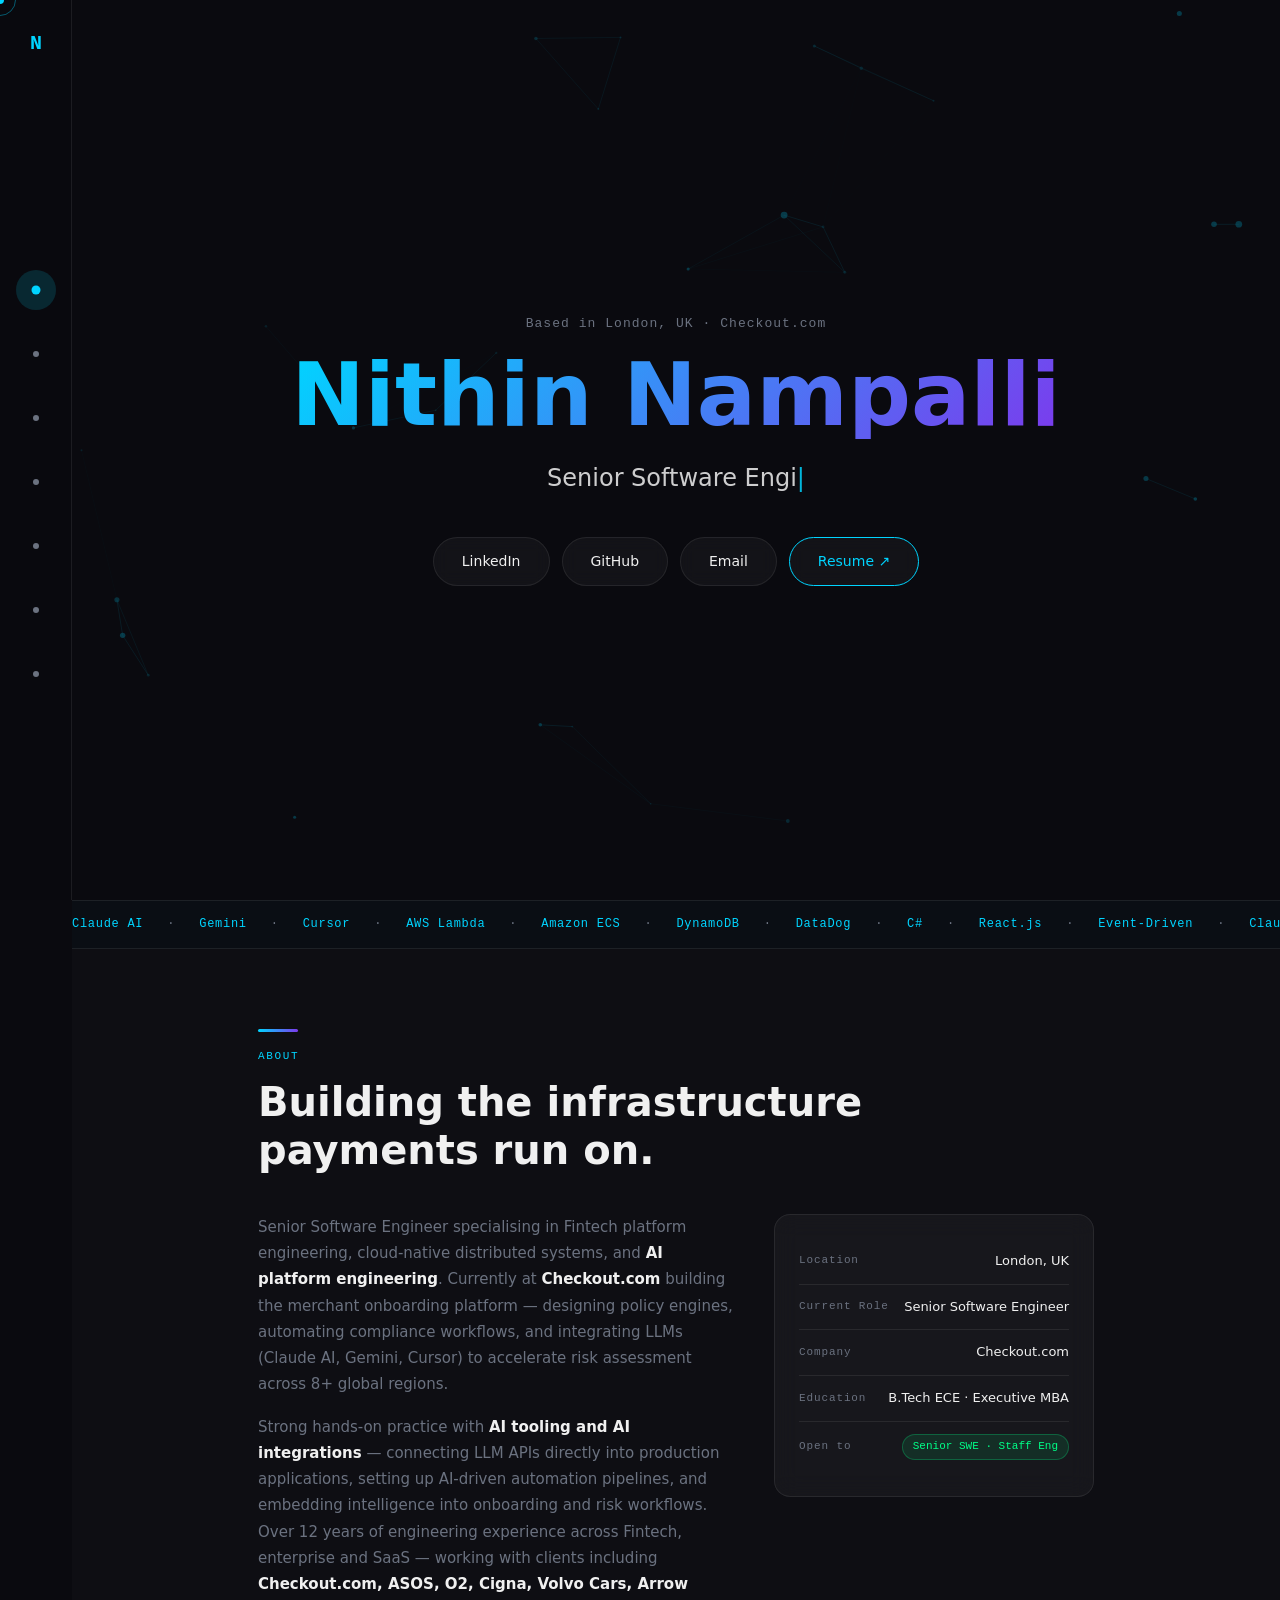
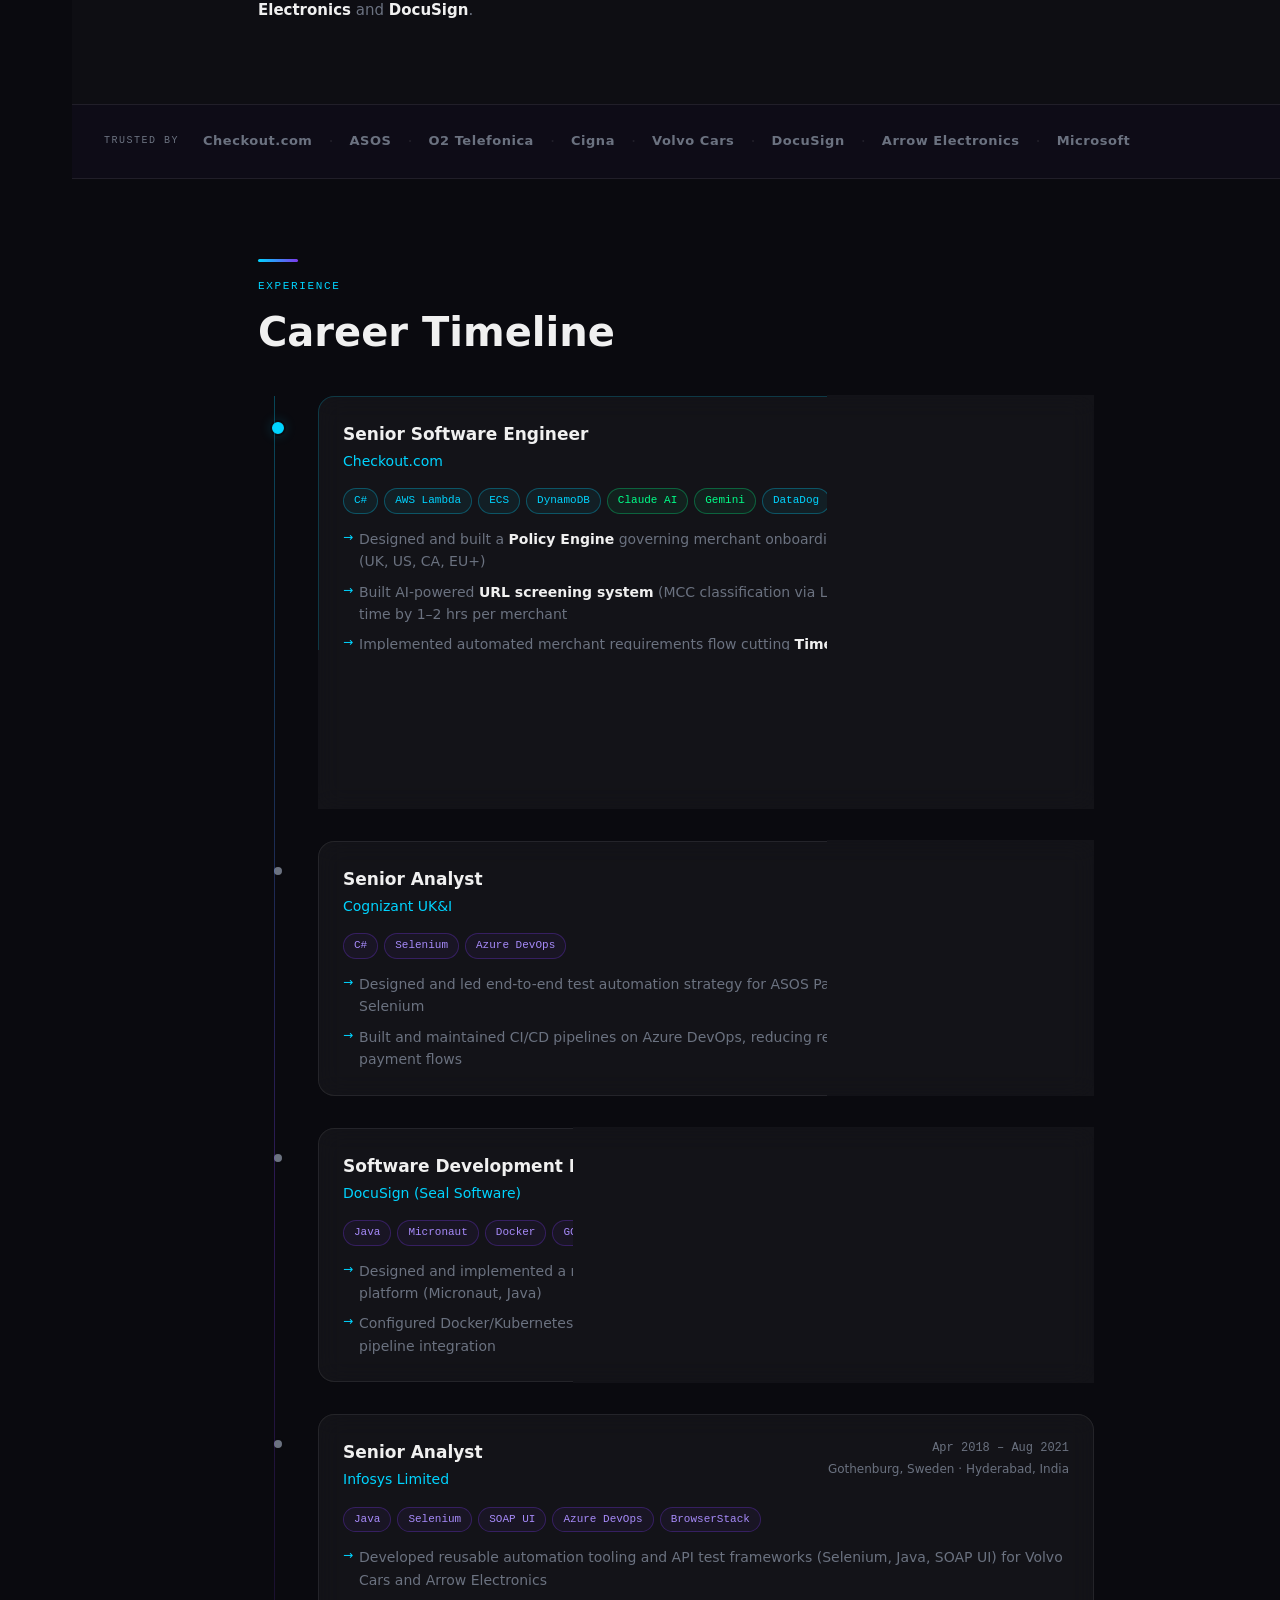
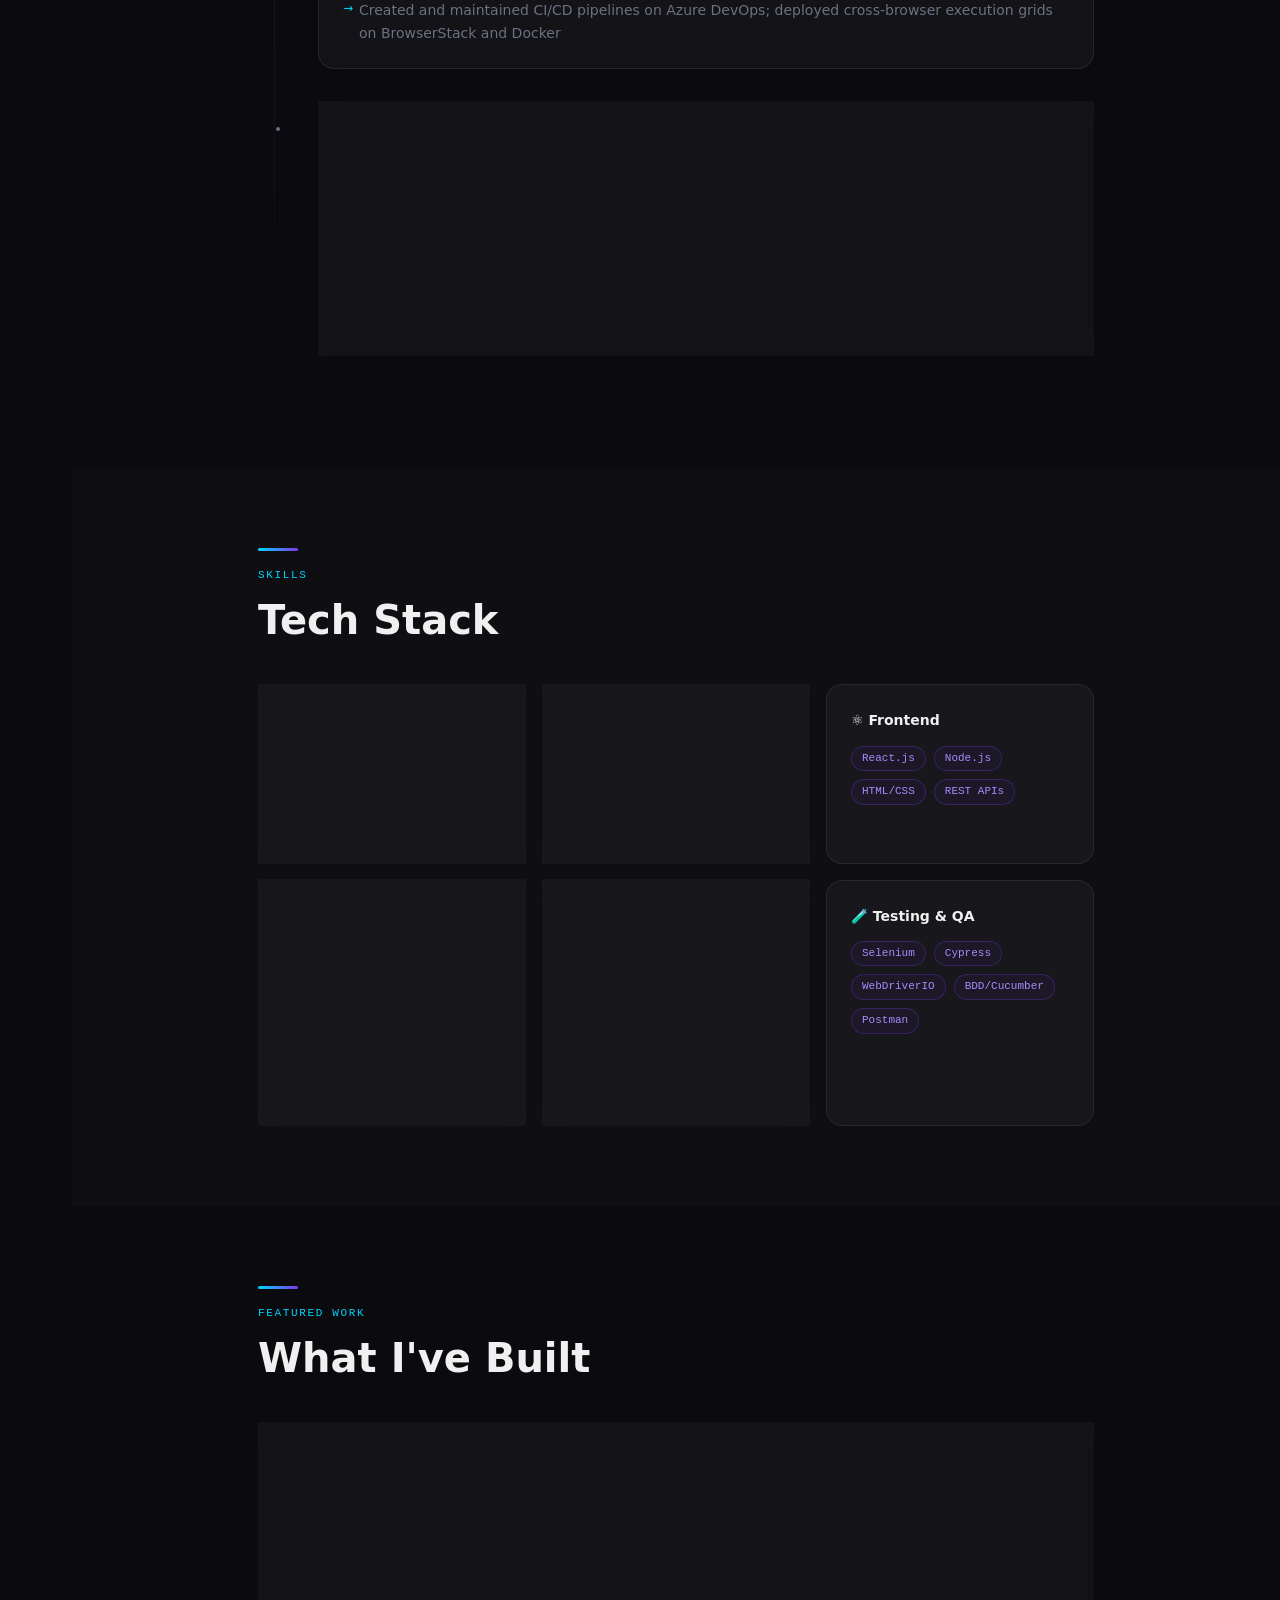
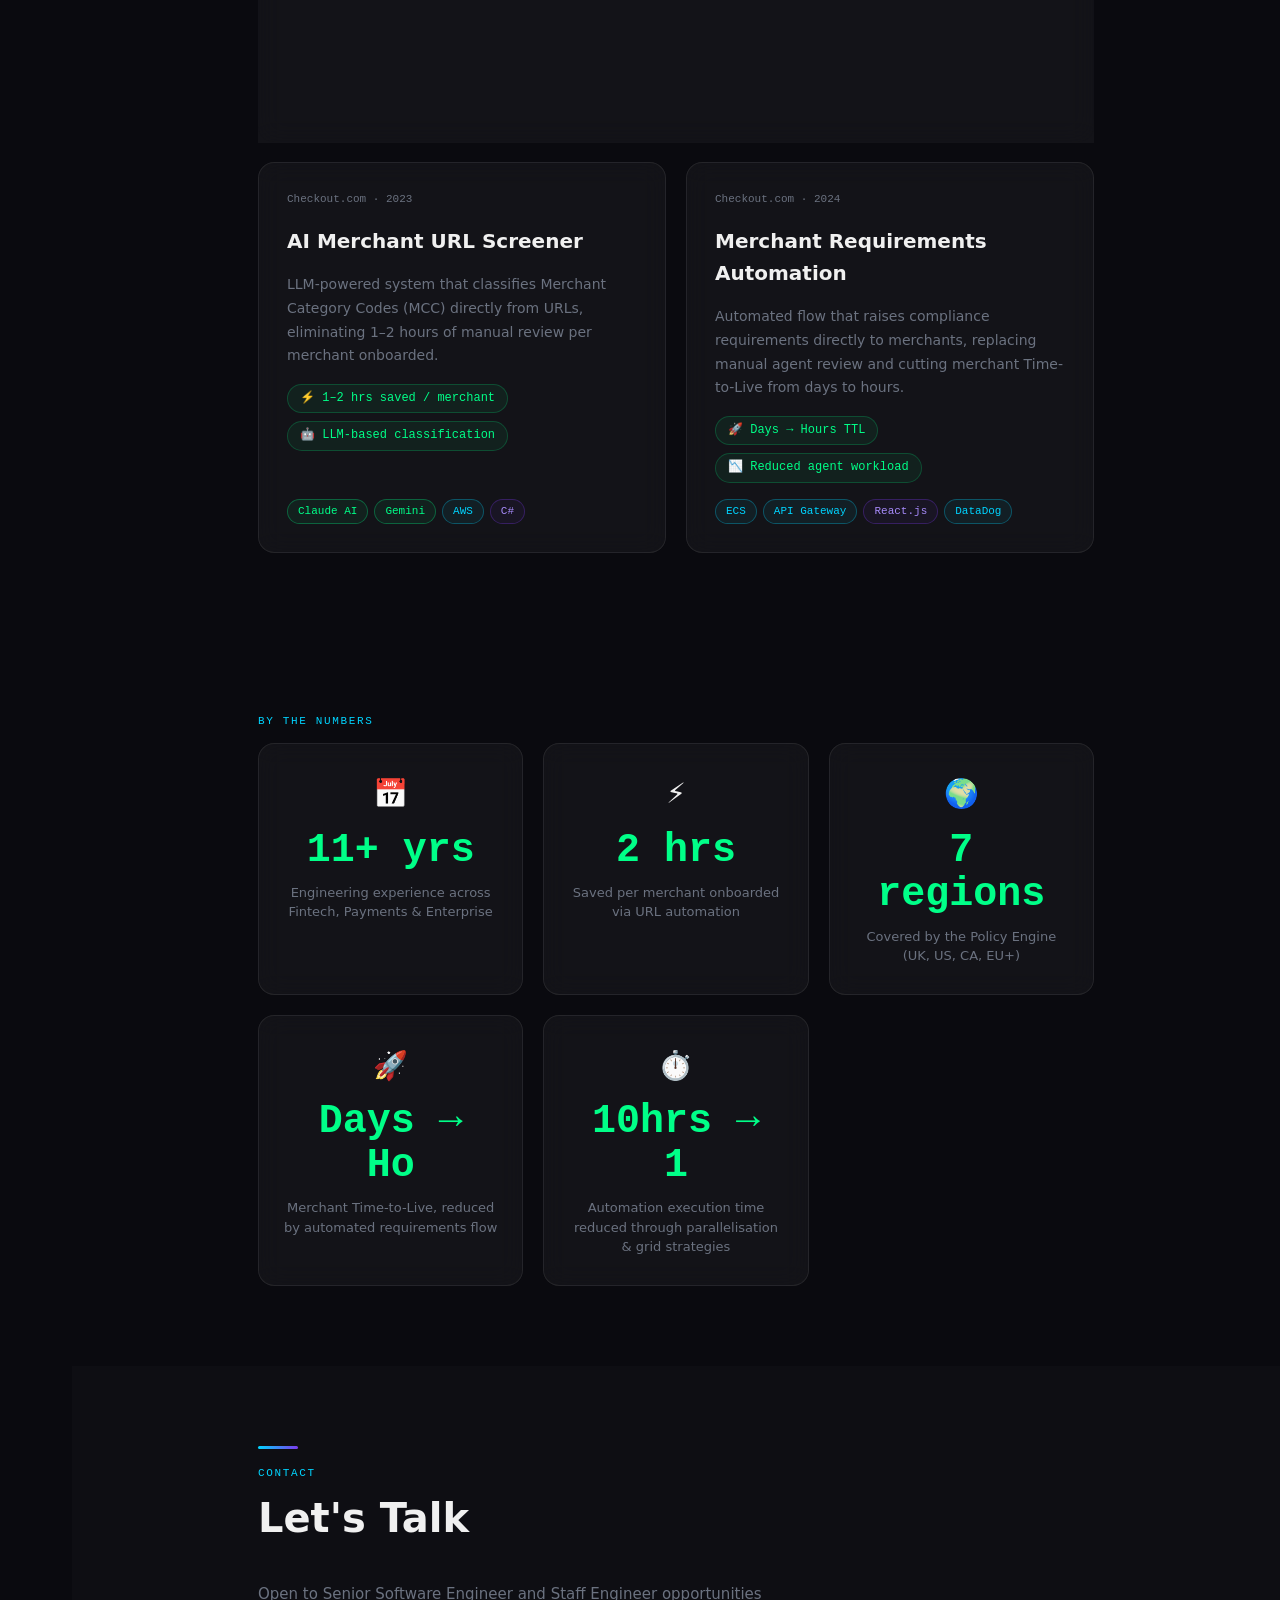
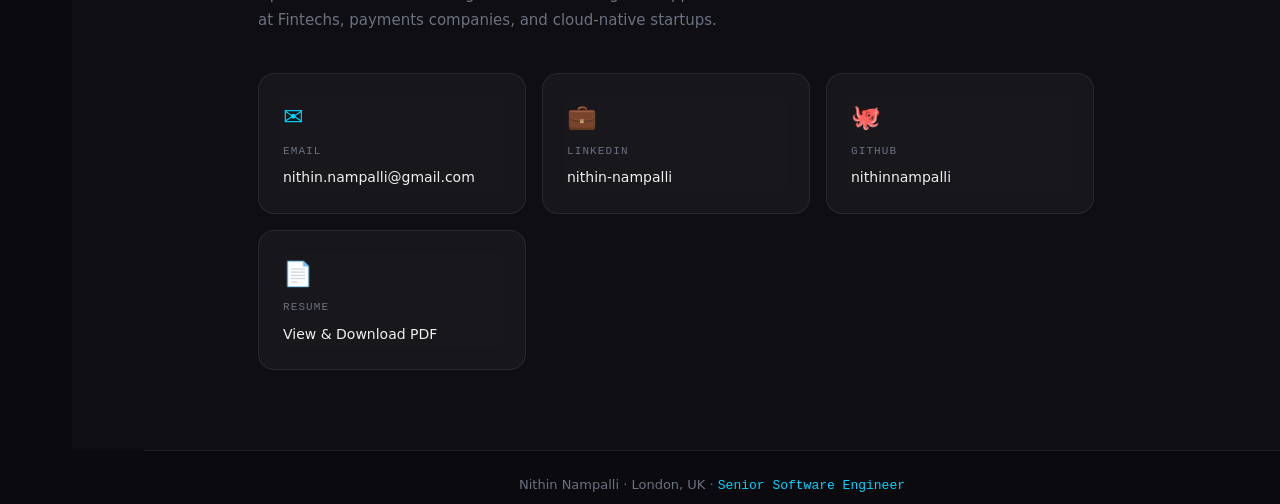
==== commit 7e919863: "fix: Infosys title → Senior Analyst in portfolio timeline Co-Authored-By: Claude Sonnet 4.6 <noreply" ====
--- a/index.html
+++ b/index.html
@@ -248,7 +248,7 @@
         <div class="glass-card timeline-card">
           <div class="timeline-header">
             <div>
-              <h3 class="timeline-role">SDET &amp; Automation Tool Developer</h3>
+              <h3 class="timeline-role">Senior Analyst</h3>
               <p class="timeline-company">Infosys Limited</p>
             </div>
             <div class="timeline-meta">
